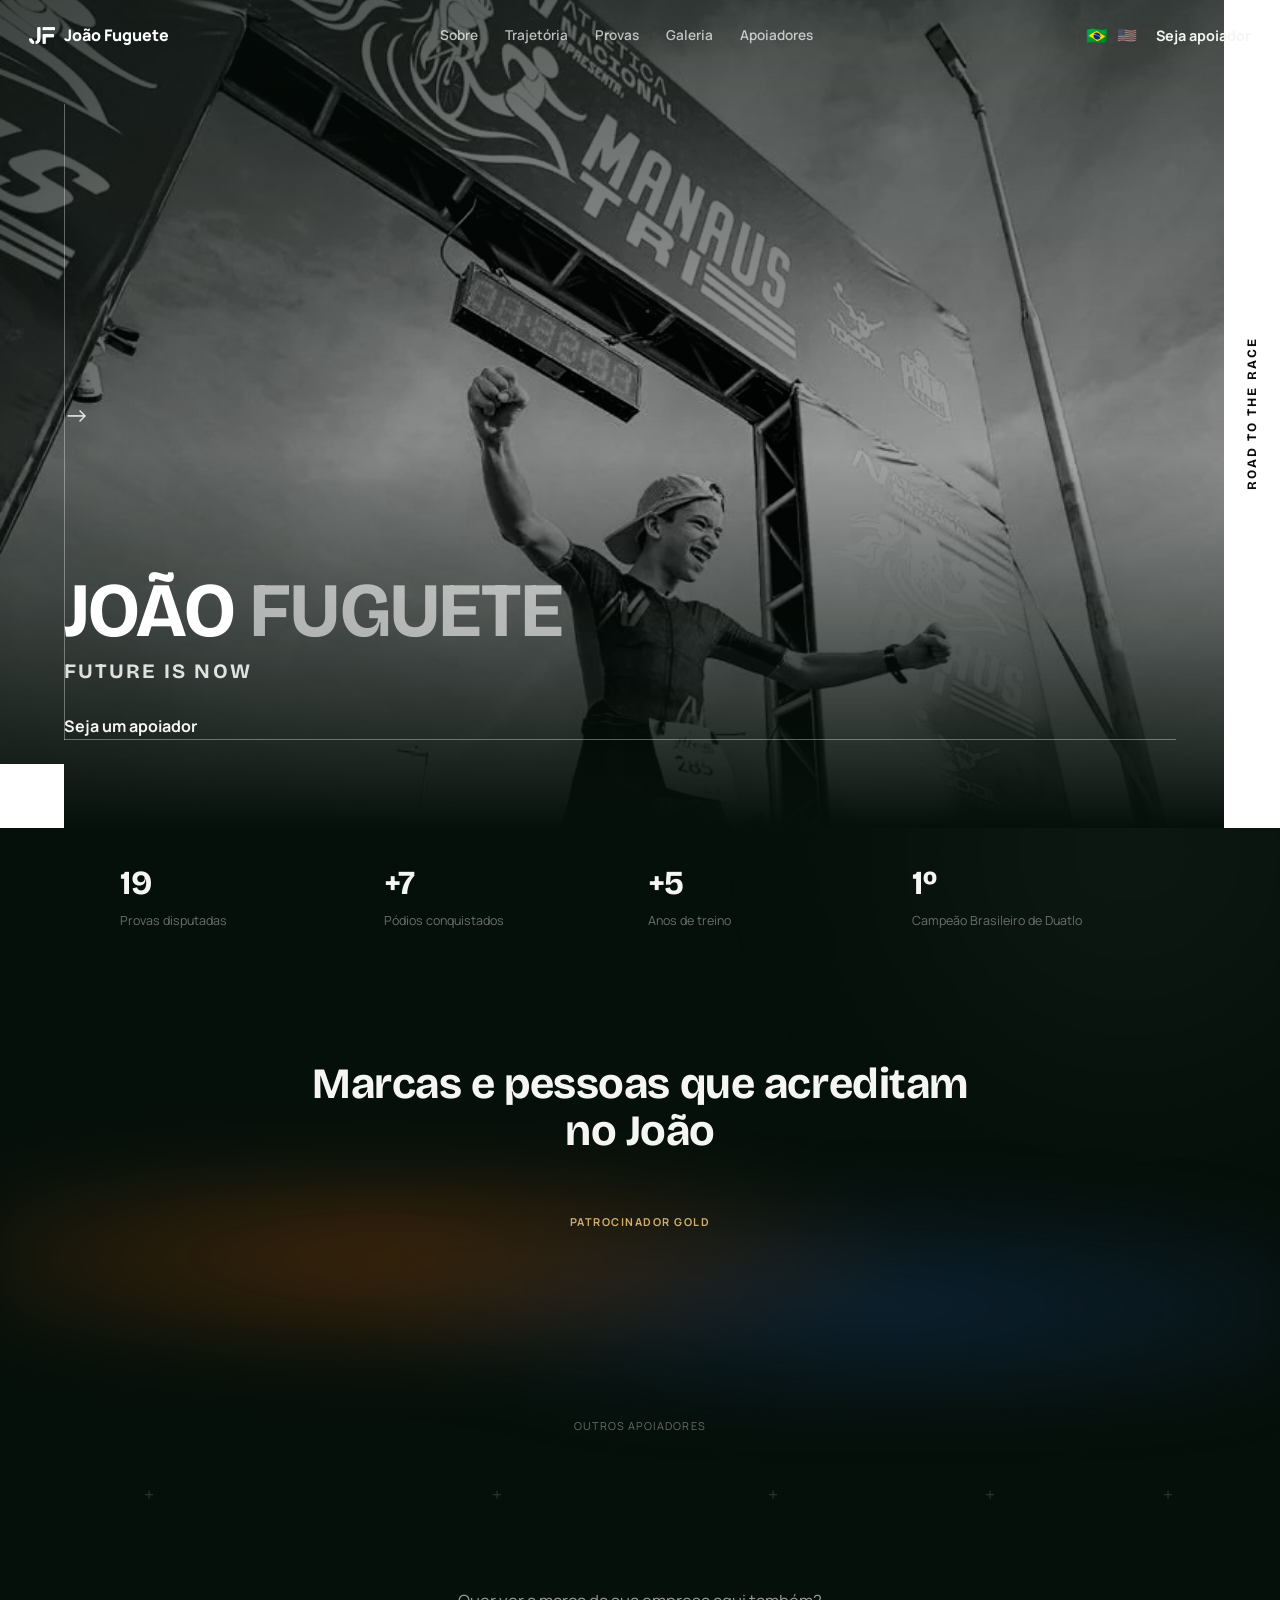
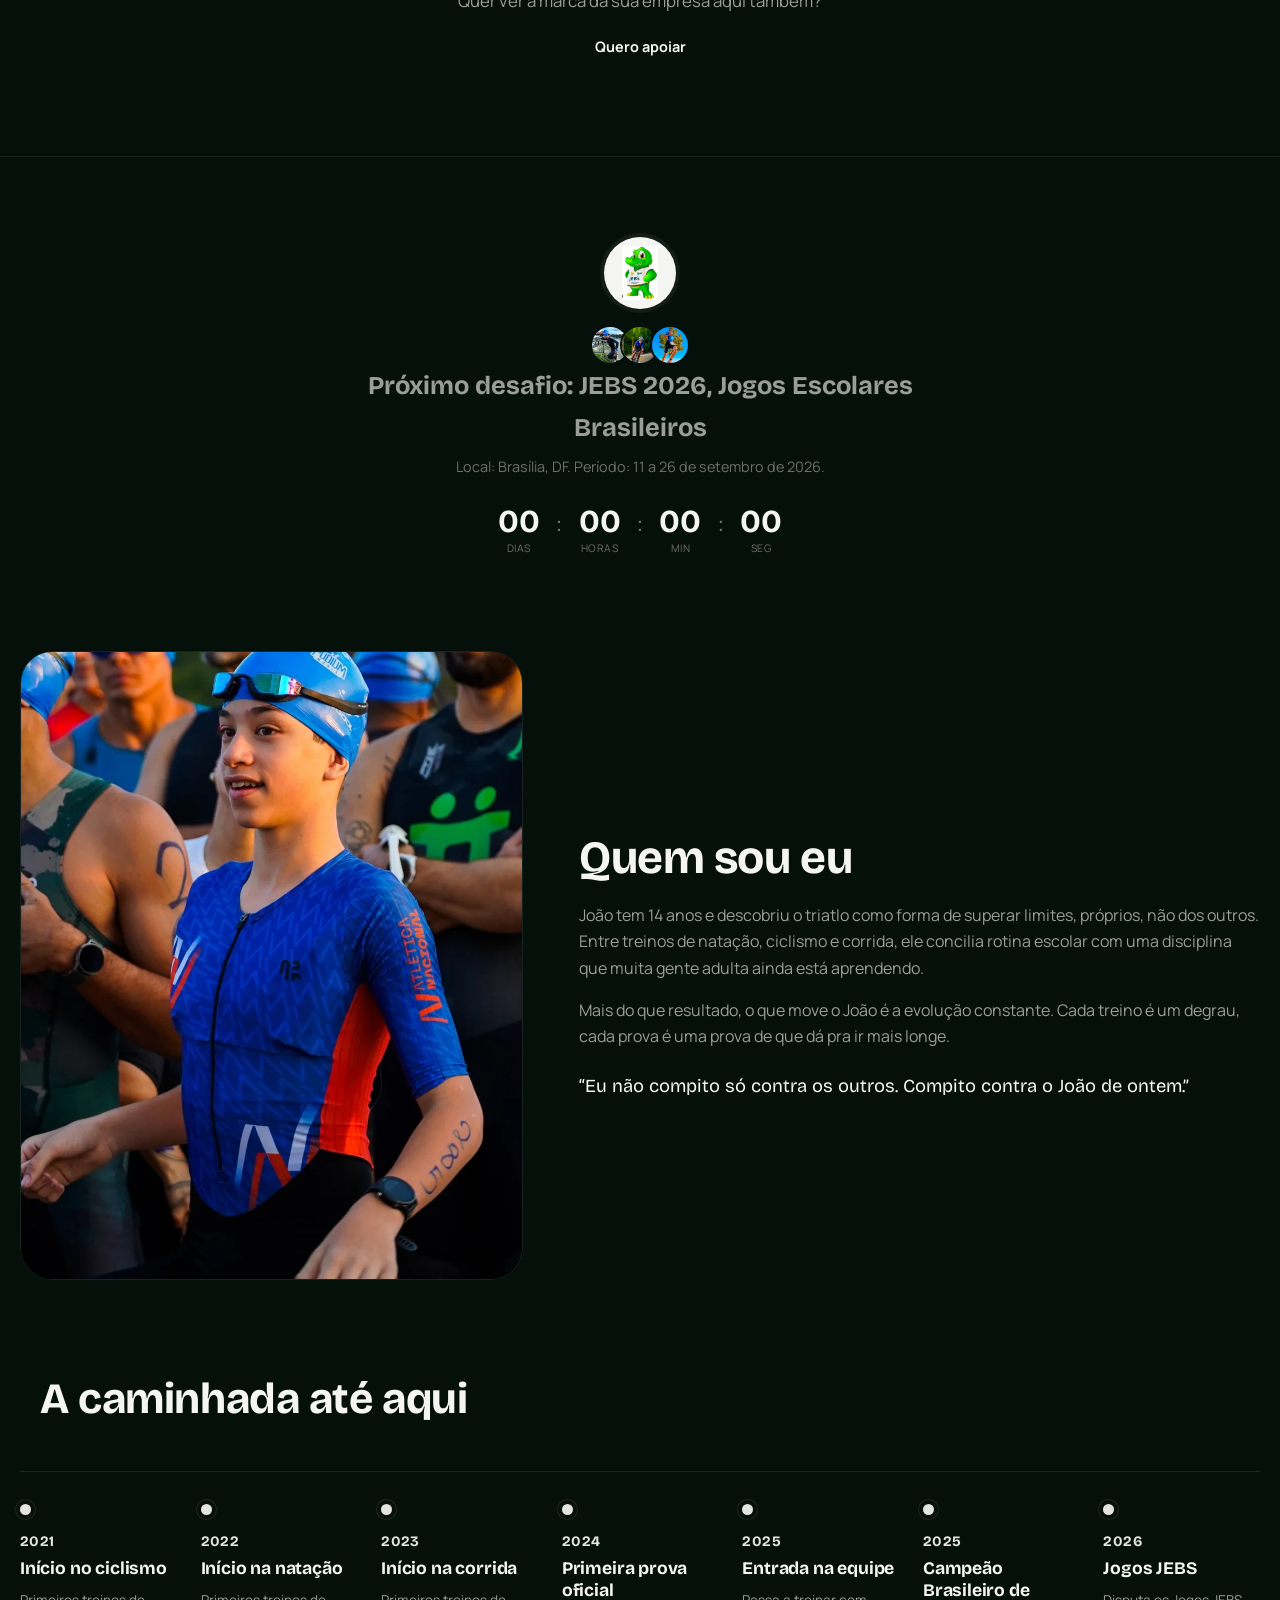
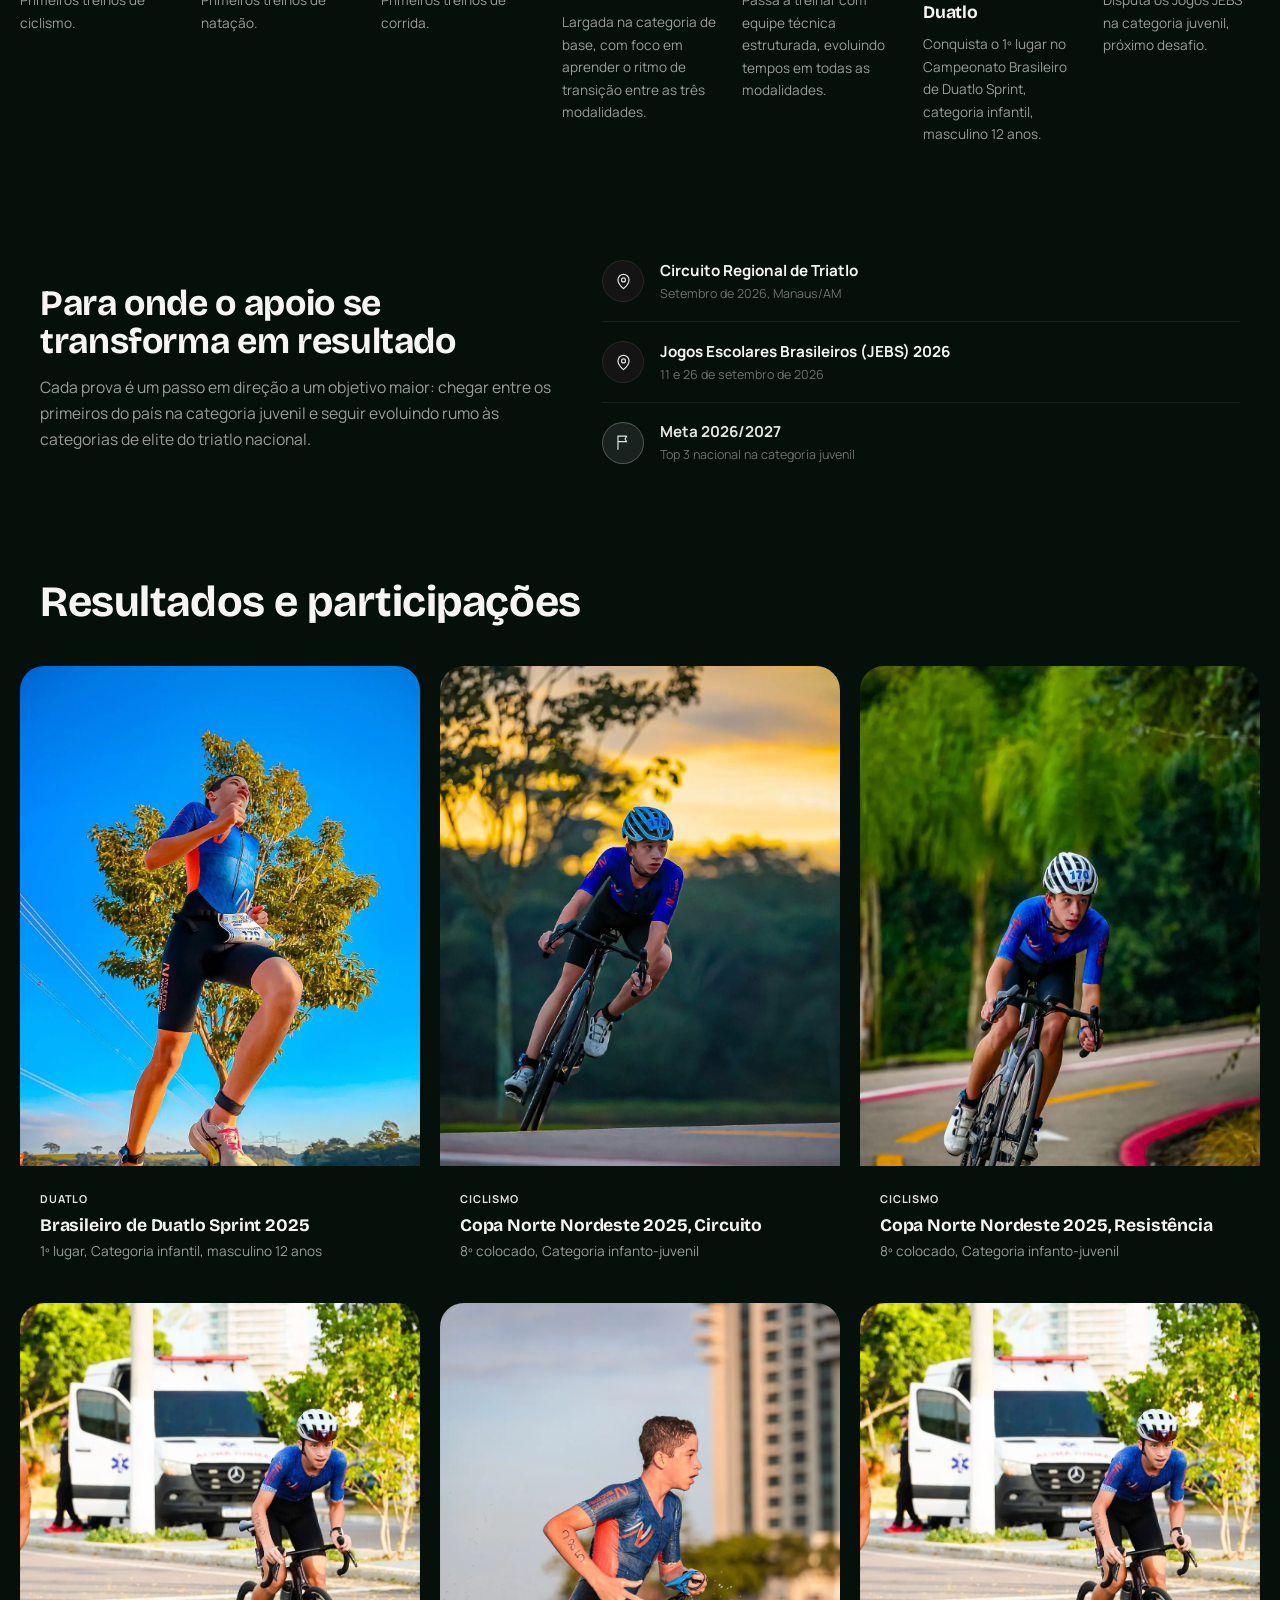
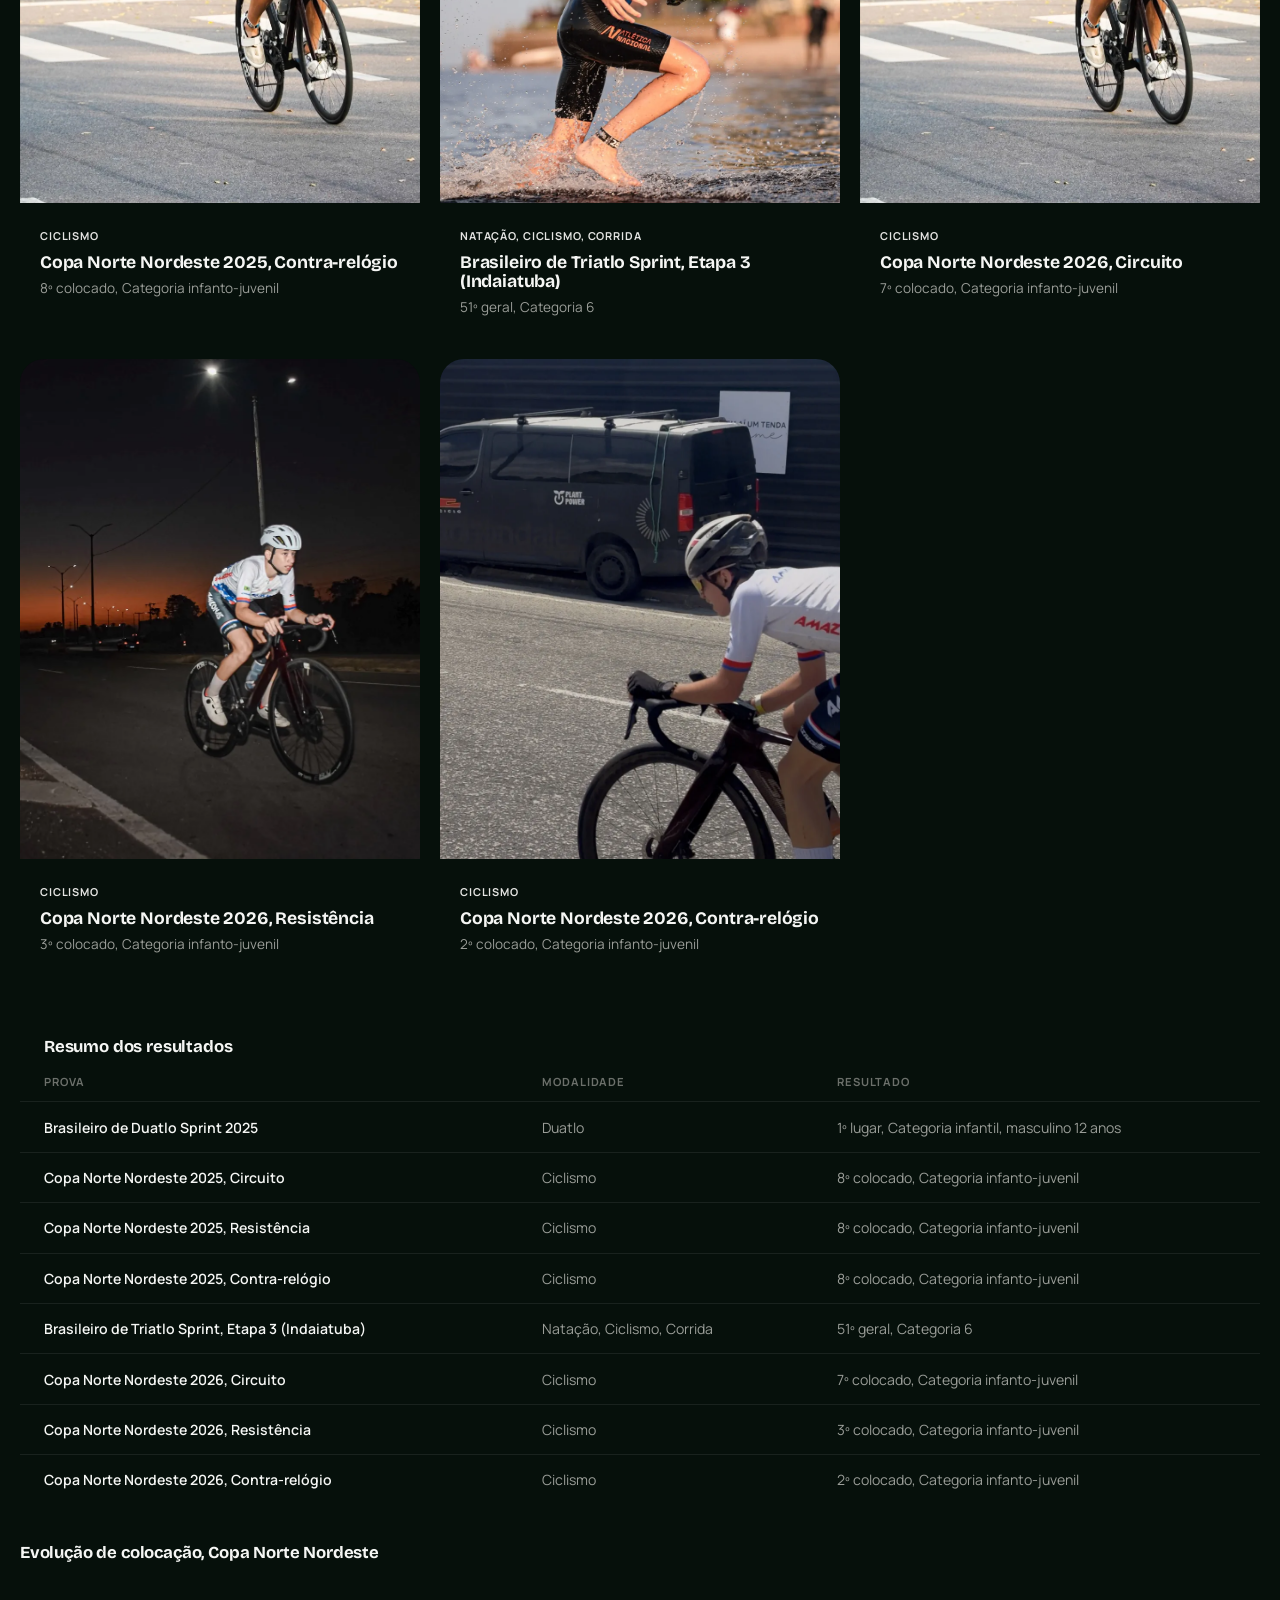
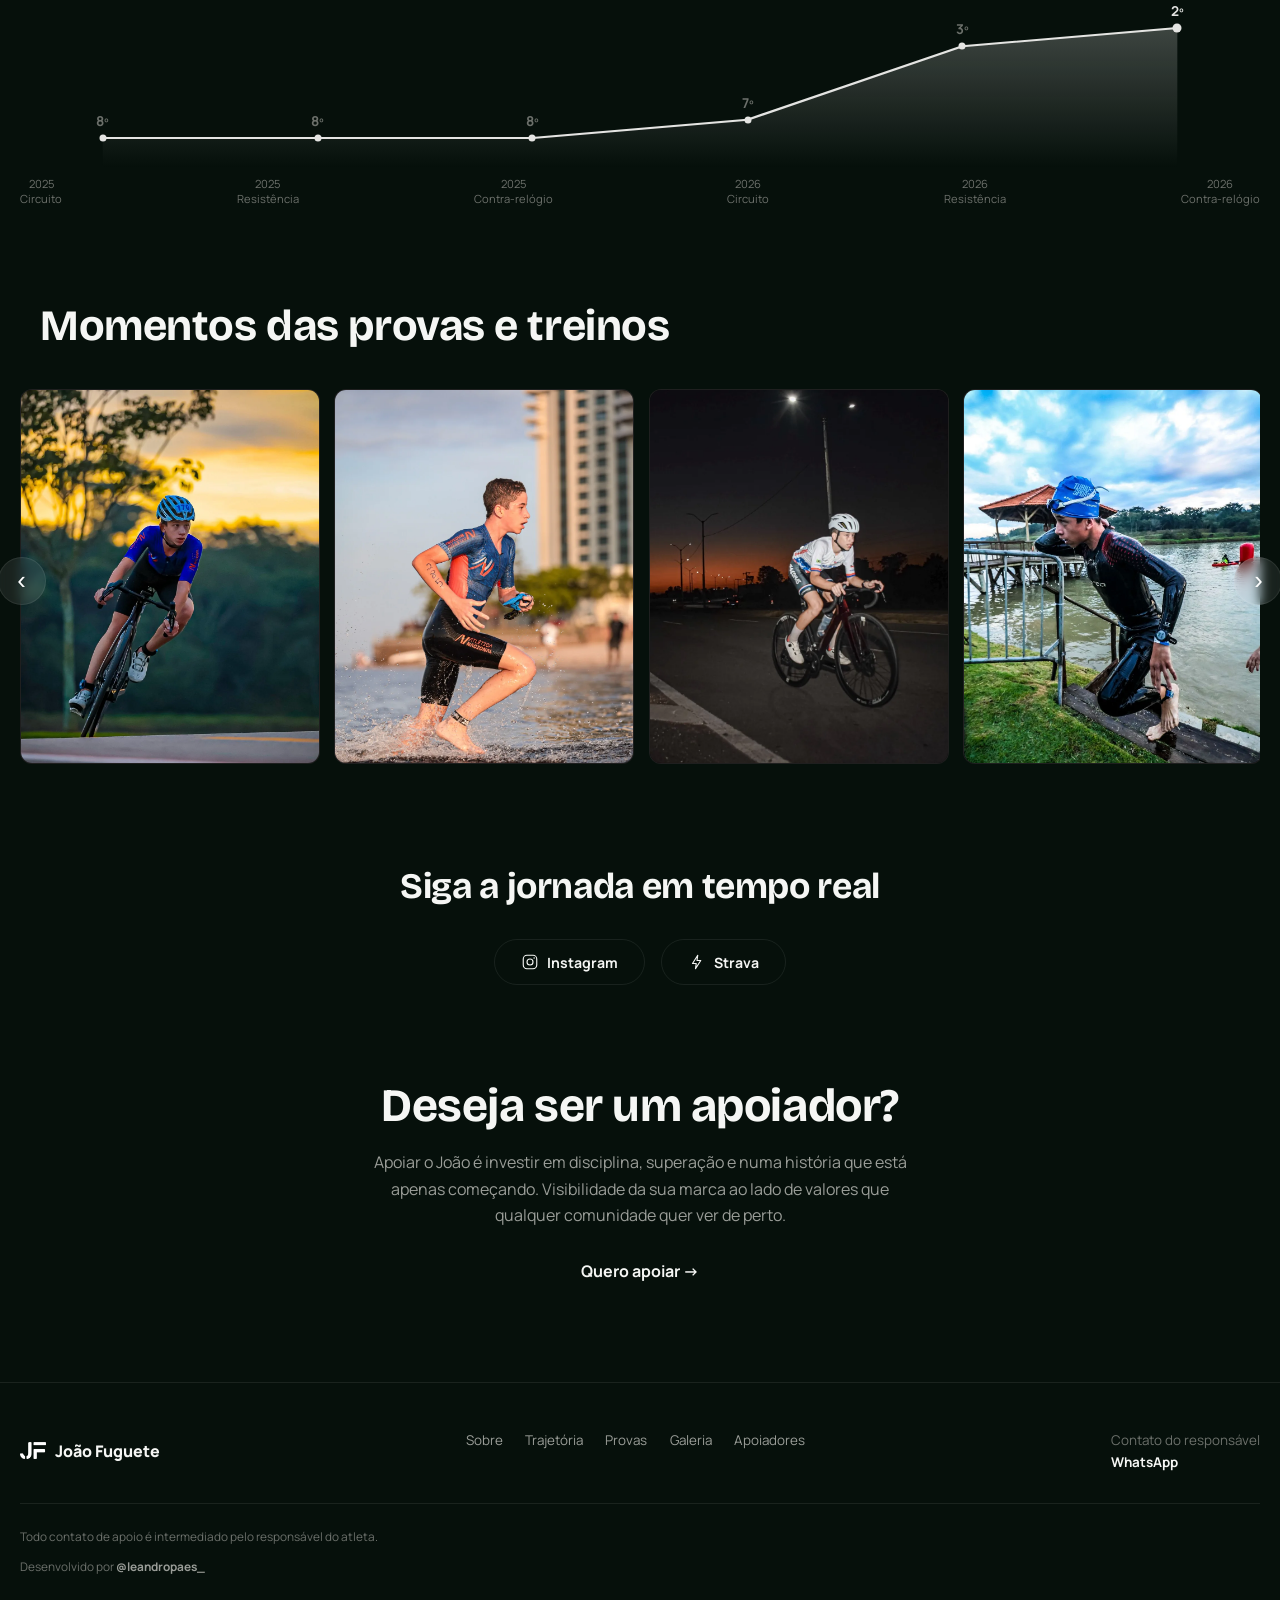
==== index.html @ 1780f537 "Add on-brand glow behind the Gold sponsor slot Use Atlética Nacional's own brand colors (from their " ====
<!DOCTYPE html>
<html lang="pt-BR">
<head>
<meta charset="UTF-8">
<meta name="viewport" content="width=device-width, initial-scale=1.0">
<title data-i18n="page.title">João Fuguete, Atleta de Triatlo</title>
<meta name="description" content="João Fuguete, 14 anos, atleta de triatlo. Acompanhe a trajetória, resultados e provas, e conheça as marcas que apoiam essa jornada.">

<link rel="icon" type="image/png" href="fotos/joao-logo-jf.png">
<link rel="apple-touch-icon" href="fotos/joao-logo-jf.png">

<meta property="og:type" content="website">
<meta property="og:title" content="João Fuguete, Atleta de Triatlo">
<meta property="og:description" content="João Fuguete, 14 anos, atleta de triatlo. Acompanhe a trajetória, resultados e provas, e conheça as marcas que apoiam essa jornada.">
<meta property="og:image" content="fotos/joao-corrida-contraluz.jpeg">
<meta property="og:locale" content="pt_BR">
<meta name="twitter:card" content="summary_large_image">
<meta name="twitter:title" content="João Fuguete, Atleta de Triatlo">
<meta name="twitter:description" content="João Fuguete, 14 anos, atleta de triatlo. Acompanhe a trajetória, resultados e provas, e conheça as marcas que apoiam essa jornada.">
<meta name="twitter:image" content="fotos/joao-corrida-contraluz.jpeg">

<link rel="preconnect" href="https://fonts.googleapis.com">
<link rel="preconnect" href="https://fonts.gstatic.com" crossorigin>
<link href="https://fonts.googleapis.com/css2?family=Bricolage+Grotesque:opsz,wght@12..96,400..800&family=Manrope:wght@400;500;600;700;800&display=swap" rel="stylesheet">
<link rel="stylesheet" href="style.css?v=9">
</head>
<body>

<div class="glow glow-a" aria-hidden="true"></div>
<div class="glow glow-b" aria-hidden="true"></div>

<main id="top">

  <!-- HERO -->
  <section class="hero">
    <div class="hero-banner">
      <img class="hero-banner-photo" src="fotos/hero.webp" data-i18n-alt="hero.photoAlt" alt="João Fuguete comemorando ao cruzar a linha de chegada do Manaus Tri">
      <div class="hero-banner-overlay"></div>

      <header class="hero-nav" id="siteHeader">
        <a href="#top" class="logo">
          <span class="logo-mark"><img src="fotos/joao-logo-jf.png" alt="JF"></span>
          <span class="logo-text">João Fuguete</span>
        </a>
        <nav class="main-nav" id="mainNav">
          <a href="#sobre" data-i18n="nav.sobre">Sobre</a>
          <a href="#trajetoria" data-i18n="nav.trajetoria">Trajetória</a>
          <a href="#provas" data-i18n="nav.provas">Provas</a>
          <a href="#galeria" data-i18n="nav.galeria">Galeria</a>
          <a href="#apoiadores" data-i18n="nav.apoiadores">Apoiadores</a>
        </nav>
        <div class="header-actions">
          <div class="lang-switch" role="group" aria-label="Language / Idioma">
            <button type="button" class="lang-btn active" data-lang="pt" aria-label="Português (Brasil)"><span class="flag">🇧🇷</span></button>
            <button type="button" class="lang-btn" data-lang="en" aria-label="English (US)"><span class="flag">🇺🇸</span></button>
          </div>
          <button class="btn btn-text-only" data-open-modal data-i18n="nav.cta">Seja apoiador</button>
          <button class="nav-toggle" id="navToggle" data-i18n-aria-label="nav.menuLabel" aria-label="Abrir menu">
            <span></span><span></span><span></span>
          </button>
        </div>
      </header>

      <span class="hero-banner-arrow" aria-hidden="true">→</span>
      <div class="hero-banner-frame-v" aria-hidden="true"></div>
      <div class="hero-banner-frame-h" aria-hidden="true"></div>
      <div class="hero-banner-corner" aria-hidden="true"></div>
      <div class="hero-banner-side" data-i18n="hero.side">road to the race</div>

      <div class="hero-banner-content">
        <h1 class="hero-banner-name" data-i18n="hero.name">João <span>Fuguete</span></h1>
        <p class="hero-banner-tag" data-i18n="hero.tag">future is now</p>
        <button class="btn btn-lg btn-text-only" data-open-modal data-i18n="hero.ctaLink">Seja um apoiador</button>
      </div>
    </div>

    <div class="hero-stats">
        <div class="stat-card">
          <strong data-count="19">0</strong>
          <span data-i18n="stats.races.label">Provas disputadas</span>
        </div>
        <div class="stat-card">
          <strong><span class="stat-plus">+</span><span data-count="7">0</span></strong>
          <span data-i18n="stats.podiums.label">Pódios conquistados</span>
        </div>
        <div class="stat-card">
          <strong><span class="stat-plus">+</span><span data-count="5">0</span></strong>
          <span data-i18n="stats.years.label">Anos de treino</span>
        </div>
        <div class="stat-card">
          <strong data-i18n="stats.best.value">1º</strong>
          <span data-i18n="stats.best.label">Campeão Brasileiro de Duatlo</span>
        </div>
    </div>
  </section>

  <!-- APOIADORES -->
  <section class="supporters" id="apoiadores">
    <div class="section-head" data-reveal>
      <h2 data-i18n="supporters.title">Marcas e pessoas que acreditam no João</h2>
    </div>

    <div class="supporters-gold" data-reveal>
      <span class="supporters-gold-badge" data-i18n="supporters.goldLabel">Patrocinador Gold</span>
      <a href="#" class="supporter-card supporter-card--gold">
        <img loading="lazy" decoding="async" src="fotos/apoiador-atletica-nacional.webp" data-i18n-alt="supporters.logo2Alt" alt="Atlética Nacional, apoiadora">
      </a>
    </div>

    <p class="supporters-subhead" data-i18n="supporters.otherLabel">Outros apoiadores</p>
    <div class="supporters-marquee" data-reveal>
      <div class="supporters-track">
        <a href="#" class="supporter-card">
          <img loading="lazy" decoding="async" src="fotos/apoiador-capacete-cia.webp" data-i18n-alt="supporters.logoAlt" alt="Capacete & Cia, apoiador">
        </a>
        <span class="supporter-sep" aria-hidden="true">+</span>
        <a href="#" class="supporter-card">
          <img loading="lazy" decoding="async" src="fotos/apoiador-raphaella-cabral.webp" data-i18n-alt="supporters.logo3Alt" alt="Raphaella Cabral Nutricionista, apoiadora">
        </a>
        <span class="supporter-sep" aria-hidden="true">+</span>
        <a href="#" class="supporter-card">
          <img loading="lazy" decoding="async" src="fotos/apoiador-esportes-com-jesus.webp" data-i18n-alt="supporters.logo4Alt" alt="#Esportes com Jesus, apoiador">
        </a>
        <span class="supporter-sep" aria-hidden="true">+</span>
        <a href="#" class="supporter-card">
          <img loading="lazy" decoding="async" src="fotos/apoiador-nat-turismo.webp" data-i18n-alt="supporters.logo5Alt" alt="NAT Turismo, apoiador">
        </a>
        <span class="supporter-sep" aria-hidden="true">+</span>
        <a href="#" class="supporter-card" aria-hidden="true" tabindex="-1">
          <img loading="lazy" decoding="async" src="fotos/apoiador-capacete-cia.webp" alt="">
        </a>
        <span class="supporter-sep" aria-hidden="true">+</span>
        <a href="#" class="supporter-card" aria-hidden="true" tabindex="-1">
          <img loading="lazy" decoding="async" src="fotos/apoiador-raphaella-cabral.webp" alt="">
        </a>
        <span class="supporter-sep" aria-hidden="true">+</span>
        <a href="#" class="supporter-card" aria-hidden="true" tabindex="-1">
          <img loading="lazy" decoding="async" src="fotos/apoiador-esportes-com-jesus.webp" alt="">
        </a>
        <span class="supporter-sep" aria-hidden="true">+</span>
        <a href="#" class="supporter-card" aria-hidden="true" tabindex="-1">
          <img loading="lazy" decoding="async" src="fotos/apoiador-nat-turismo.webp" alt="">
        </a>
        <span class="supporter-sep" aria-hidden="true">+</span>
      </div>
    </div>
    <div class="supporters-cta" data-reveal>
      <p data-i18n="supporters.ctaText">Quer ver a marca da sua empresa aqui também?</p>
      <button class="btn btn-text-only" data-open-modal data-i18n="supporters.ctaBtn">Quero apoiar</button>
    </div>
  </section>

  <div class="section-divider" aria-hidden="true"></div>

  <!-- PROXIMA PROVA -->
  <section class="next-race">
    <div class="next-race-inner">
      <div class="next-race-info">
        <div class="next-race-badge">
          <img loading="lazy" decoding="async" src="fotos/jebs-mascote.webp" data-i18n-alt="nextRace.badgeAlt" alt="Jogos Escolares Brasileiros (JEBS)">
        </div>
        <div class="avatar-stack" aria-hidden="true">
          <img loading="lazy" decoding="async" src="fotos/joao-natacao-saida.webp" alt="">
          <img loading="lazy" decoding="async" src="fotos/joao-ciclismo-curva.webp" alt="">
          <img loading="lazy" decoding="async" src="fotos/joao-corrida-comemoracao.webp" alt="">
        </div>
        <p class="next-race-title" data-i18n="hero.inviteTitle">Próximo desafio: JEBS 2026, Jogos Escolares Brasileiros</p>
        <p class="next-race-date" id="nextRaceDate" data-i18n="hero.date">Local: Brasília, DF. Período: 11 a 26 de setembro de 2026.</p>
      </div>
      <div class="countdown" id="countdown">
        <div class="countdown-unit"><span id="cd-days">00</span><small data-i18n="countdown.days">Dias</small></div>
        <span class="countdown-sep">:</span>
        <div class="countdown-unit"><span id="cd-hours">00</span><small data-i18n="countdown.hours">Horas</small></div>
        <span class="countdown-sep">:</span>
        <div class="countdown-unit"><span id="cd-min">00</span><small data-i18n="countdown.min">Min</small></div>
        <span class="countdown-sep">:</span>
        <div class="countdown-unit"><span id="cd-sec">00</span><small data-i18n="countdown.sec">Seg</small></div>
      </div>
    </div>
  </section>

  <!-- QUEM É JOÃO -->
  <section class="about" id="sobre" data-reveal-group>
    <div class="about-media" data-reveal>
      <img loading="lazy" decoding="async" src="fotos/joao-natacao-largada.webp" data-i18n-alt="about.photoAlt" alt="João concentrado na largada da natação, cercado por outros atletas">
    </div>
    <div class="about-content" data-reveal>
      <h2 data-i18n="about.title">Quem sou eu</h2>
      <p data-i18n="about.p1">João tem 14 anos e descobriu o triatlo como forma de superar limites, próprios, não dos outros. Entre treinos de natação, ciclismo e corrida, ele concilia rotina escolar com uma disciplina que muita gente adulta ainda está aprendendo.</p>
      <p data-i18n="about.p2">Mais do que resultado, o que move o João é a evolução constante. Cada treino é um degrau, cada prova é uma prova de que dá pra ir mais longe.</p>
      <blockquote data-i18n="about.quote">“Eu não compito só contra os outros. Compito contra o João de ontem.”</blockquote>
    </div>
  </section>

  <!-- TRAJETORIA -->
  <section class="trajectory" id="trajetoria">
    <div class="section-head" data-reveal>
      <h2 data-i18n="trajectory.title">A caminhada até aqui</h2>
    </div>
    <div class="timeline" data-reveal-group>
      <div class="timeline-item" data-reveal>
        <div class="timeline-marker"></div>
        <div class="timeline-body">
          <span class="timeline-year">2021</span>
          <h3 data-i18n="trajectory.2021.title">Início no ciclismo</h3>
          <p data-i18n="trajectory.2021.desc">Primeiros treinos de ciclismo.</p>
        </div>
      </div>
      <div class="timeline-item" data-reveal>
        <div class="timeline-marker"></div>
        <div class="timeline-body">
          <span class="timeline-year">2022</span>
          <h3 data-i18n="trajectory.2022.title">Início na natação</h3>
          <p data-i18n="trajectory.2022.desc">Primeiros treinos de natação.</p>
        </div>
      </div>
      <div class="timeline-item" data-reveal>
        <div class="timeline-marker"></div>
        <div class="timeline-body">
          <span class="timeline-year">2023</span>
          <h3 data-i18n="trajectory.2023.title">Início na corrida</h3>
          <p data-i18n="trajectory.2023.desc">Primeiros treinos de corrida.</p>
        </div>
      </div>
      <div class="timeline-item" data-reveal>
        <div class="timeline-marker"></div>
        <div class="timeline-body">
          <span class="timeline-year">2024</span>
          <h3 data-i18n="trajectory.2024.title">Primeira prova oficial</h3>
          <p data-i18n="trajectory.2024.desc">Largada na categoria de base, com foco em aprender o ritmo de transição entre as três modalidades.</p>
        </div>
      </div>
      <div class="timeline-item" data-reveal>
        <div class="timeline-marker"></div>
        <div class="timeline-body">
          <span class="timeline-year">2025</span>
          <h3 data-i18n="trajectory.2025.title">Entrada na equipe</h3>
          <p data-i18n="trajectory.2025.desc">Passa a treinar com equipe técnica estruturada, evoluindo tempos em todas as modalidades.</p>
        </div>
      </div>
      <div class="timeline-item" data-reveal>
        <div class="timeline-marker"></div>
        <div class="timeline-body">
          <span class="timeline-year">2025</span>
          <h3 data-i18n="trajectory.2025b.title">Campeão Brasileiro de Duatlo</h3>
          <p data-i18n="trajectory.2025b.desc">Conquista o 1º lugar no Campeonato Brasileiro de Duatlo Sprint, categoria infantil, masculino 12 anos.</p>
        </div>
      </div>
      <div class="timeline-item" data-reveal>
        <div class="timeline-marker"></div>
        <div class="timeline-body">
          <span class="timeline-year">2026</span>
          <h3 data-i18n="trajectory.2026.title">Jogos JEBS</h3>
          <p data-i18n="trajectory.2026.desc">Disputa os Jogos JEBS na categoria juvenil, próximo desafio.</p>
        </div>
      </div>
    </div>
  </section>

  <!-- PRÓXIMAS PROVAS E METAS -->
  <section class="upcoming">
    <div class="upcoming-content" data-reveal>
      <h2 data-i18n="upcoming.title">Para onde o apoio se transforma em resultado</h2>
      <p data-i18n="upcoming.desc">Cada prova é um passo em direção a um objetivo maior: chegar entre os primeiros do país na categoria juvenil e seguir evoluindo rumo às categorias de elite do triatlo nacional.</p>
    </div>
    <div class="upcoming-list" data-reveal-group>
      <div class="upcoming-card" data-reveal>
        <span class="upcoming-icon"><svg viewBox="0 0 24 24" fill="none"><path d="M12 21s-7-6.1-7-11a7 7 0 0 1 14 0c0 4.9-7 11-7 11Z" stroke="currentColor" stroke-width="1.5"/><circle cx="12" cy="10" r="2.5" stroke="currentColor" stroke-width="1.5"/></svg></span>
        <div>
          <strong data-i18n="upcoming.card1.title">Circuito Regional de Triatlo</strong>
          <span data-i18n="upcoming.card1.date">Setembro de 2026, Manaus/AM</span>
        </div>
      </div>
      <div class="upcoming-card" data-reveal>
        <span class="upcoming-icon"><svg viewBox="0 0 24 24" fill="none"><path d="M12 21s-7-6.1-7-11a7 7 0 0 1 14 0c0 4.9-7 11-7 11Z" stroke="currentColor" stroke-width="1.5"/><circle cx="12" cy="10" r="2.5" stroke="currentColor" stroke-width="1.5"/></svg></span>
        <div>
          <strong data-i18n="upcoming.card2.title">Jogos Escolares Brasileiros (JEBS) 2026</strong>
          <span data-i18n="upcoming.card2.date">11 e 26 de setembro de 2026</span>
        </div>
      </div>
      <div class="upcoming-card upcoming-card--goal" data-reveal>
        <span class="upcoming-icon"><svg viewBox="0 0 24 24" fill="none"><path d="M5 3v18M5 4h11l-2 3.5L16 11H5" stroke="currentColor" stroke-width="1.5" stroke-linejoin="round"/></svg></span>
        <div>
          <strong data-i18n="upcoming.card3.title">Meta 2026/2027</strong>
          <span data-i18n="upcoming.card3.date">Top 3 nacional na categoria juvenil</span>
        </div>
      </div>
    </div>
  </section>

  <!-- PROVAS E RESULTADOS -->
  <section class="races" id="provas">
    <div class="section-head" data-reveal>
      <h2 data-i18n="races.title">Resultados e participações</h2>
    </div>
    <div class="races-grid" data-reveal-group>
      <article class="race-card" data-reveal>
        <img loading="lazy" decoding="async" src="fotos/joao-corrida-comemoracao.webp" alt="João comemorando após conquistar o título de campeão brasileiro de duatlo">
        <div class="race-card-body">
          <span class="race-tag" data-i18n="races.card4.tag">Duatlo</span>
          <h3 data-i18n="races.card4.title">Brasileiro de Duatlo Sprint 2025</h3>
          <p data-i18n="races.card4.desc">1º lugar, Categoria infantil, masculino 12 anos</p>
        </div>
      </article>
      <article class="race-card" data-reveal>
        <img loading="lazy" decoding="async" src="fotos/joao-hero-ciclismo.webp" alt="João em posição aerodinâmica no ciclismo">
        <div class="race-card-body">
          <span class="race-tag" data-i18n="races.card9.tag">Ciclismo</span>
          <h3 data-i18n="races.card9.title">Copa Norte Nordeste 2025, Circuito</h3>
          <p data-i18n="races.card9.desc">8º colocado, Categoria infanto-juvenil</p>
        </div>
      </article>
      <article class="race-card" data-reveal>
        <img loading="lazy" decoding="async" src="fotos/joao-ciclismo-curva.webp" alt="João em curva durante etapa de ciclismo, ladeado por vegetação">
        <div class="race-card-body">
          <span class="race-tag" data-i18n="races.card10.tag">Ciclismo</span>
          <h3 data-i18n="races.card10.title">Copa Norte Nordeste 2025, Resistência</h3>
          <p data-i18n="races.card10.desc">8º colocado, Categoria infanto-juvenil</p>
        </div>
      </article>
      <article class="race-card" data-reveal>
        <img loading="lazy" decoding="async" src="fotos/joao-ciclismo-faixa.webp" alt="João pedalando em faixa de pedestres durante prova de ciclismo" style="object-position: center 30%;">
        <div class="race-card-body">
          <span class="race-tag" data-i18n="races.card11.tag">Ciclismo</span>
          <h3 data-i18n="races.card11.title">Copa Norte Nordeste 2025, Contra-relógio</h3>
          <p data-i18n="races.card11.desc">8º colocado, Categoria infanto-juvenil</p>
        </div>
      </article>
      <article class="race-card" data-reveal>
        <img loading="lazy" decoding="async" src="fotos/joao-triatlo-transicao.webp" alt="João saindo da água durante etapa de triatlo" style="object-position: center 25%;">
        <div class="race-card-body">
          <span class="race-tag" data-i18n="races.card5.tag">Natação, Ciclismo, Corrida</span>
          <h3 data-i18n="races.card5.title">Brasileiro de Triatlo Sprint, Etapa 3 (Indaiatuba)</h3>
          <p data-i18n="races.card5.desc">51º geral, Categoria 6</p>
        </div>
      </article>
      <article class="race-card" data-reveal>
        <img loading="lazy" decoding="async" src="fotos/joao-ciclismo-faixa.webp" alt="João pedalando em faixa de pedestres durante prova de ciclismo" style="object-position: center 30%;">
        <div class="race-card-body">
          <span class="race-tag" data-i18n="races.card6.tag">Ciclismo</span>
          <h3 data-i18n="races.card6.title">Copa Norte Nordeste 2026, Circuito</h3>
          <p data-i18n="races.card6.desc">7º colocado, Categoria infanto-juvenil</p>
        </div>
      </article>
      <article class="race-card" data-reveal>
        <img loading="lazy" decoding="async" src="fotos/joao-ciclismo-entardecer.webp" alt="João pedalando ao entardecer durante prova de ciclismo">
        <div class="race-card-body">
          <span class="race-tag" data-i18n="races.card7.tag">Ciclismo</span>
          <h3 data-i18n="races.card7.title">Copa Norte Nordeste 2026, Resistência</h3>
          <p data-i18n="races.card7.desc">3º colocado, Categoria infanto-juvenil</p>
        </div>
      </article>
      <article class="race-card" data-reveal>
        <img loading="lazy" decoding="async" src="fotos/joao-ciclismo-van.webp" alt="João pedalando ao lado de van de equipe durante prova de ciclismo" style="object-position: center 35%;">
        <div class="race-card-body">
          <span class="race-tag" data-i18n="races.card8.tag">Ciclismo</span>
          <h3 data-i18n="races.card8.title">Copa Norte Nordeste 2026, Contra-relógio</h3>
          <p data-i18n="races.card8.desc">2º colocado, Categoria infanto-juvenil</p>
        </div>
      </article>
    </div>

    <div class="races-table-wrap" data-reveal>
      <h3 class="races-table-title" data-i18n="races.table.title">Resumo dos resultados</h3>
      <table class="races-table">
        <thead>
          <tr>
            <th data-i18n="races.table.prova">Prova</th>
            <th data-i18n="races.table.modalidade">Modalidade</th>
            <th data-i18n="races.table.resultado">Resultado</th>
          </tr>
        </thead>
        <tbody>
          <tr>
            <td data-i18n="races.card4.title">Brasileiro de Duatlo Sprint 2025</td>
            <td data-i18n="races.card4.tag">Duatlo</td>
            <td data-i18n="races.card4.desc">1º lugar, Categoria infantil, masculino 12 anos</td>
          </tr>
          <tr>
            <td data-i18n="races.card9.title">Copa Norte Nordeste 2025, Circuito</td>
            <td data-i18n="races.card9.tag">Ciclismo</td>
            <td data-i18n="races.card9.desc">8º colocado, Categoria infanto-juvenil</td>
          </tr>
          <tr>
            <td data-i18n="races.card10.title">Copa Norte Nordeste 2025, Resistência</td>
            <td data-i18n="races.card10.tag">Ciclismo</td>
            <td data-i18n="races.card10.desc">8º colocado, Categoria infanto-juvenil</td>
          </tr>
          <tr>
            <td data-i18n="races.card11.title">Copa Norte Nordeste 2025, Contra-relógio</td>
            <td data-i18n="races.card11.tag">Ciclismo</td>
            <td data-i18n="races.card11.desc">8º colocado, Categoria infanto-juvenil</td>
          </tr>
          <tr>
            <td data-i18n="races.card5.title">Brasileiro de Triatlo Sprint, Etapa 3 (Indaiatuba)</td>
            <td data-i18n="races.card5.tag">Natação, Ciclismo, Corrida</td>
            <td data-i18n="races.card5.desc">51º geral, Categoria 6</td>
          </tr>
          <tr>
            <td data-i18n="races.card6.title">Copa Norte Nordeste 2026, Circuito</td>
            <td data-i18n="races.card6.tag">Ciclismo</td>
            <td data-i18n="races.card6.desc">7º colocado, Categoria infanto-juvenil</td>
          </tr>
          <tr>
            <td data-i18n="races.card7.title">Copa Norte Nordeste 2026, Resistência</td>
            <td data-i18n="races.card7.tag">Ciclismo</td>
            <td data-i18n="races.card7.desc">3º colocado, Categoria infanto-juvenil</td>
          </tr>
          <tr>
            <td data-i18n="races.card8.title">Copa Norte Nordeste 2026, Contra-relógio</td>
            <td data-i18n="races.card8.tag">Ciclismo</td>
            <td data-i18n="races.card8.desc">2º colocado, Categoria infanto-juvenil</td>
          </tr>
        </tbody>
      </table>
    </div>

    <div class="races-progress" data-reveal>
      <h3 class="races-progress-title" data-i18n="races.progress.title">Evolução de colocação, Copa Norte Nordeste</h3>
      <div class="progress-line" id="progressLine">
        <svg class="progress-line-svg" viewBox="0 0 600 170" preserveAspectRatio="none" aria-hidden="true">
          <defs>
            <linearGradient id="progressLineFade" x1="0" y1="0" x2="0" y2="1">
              <stop offset="0%" stop-color="var(--brand)" stop-opacity="0.25"></stop>
              <stop offset="100%" stop-color="var(--brand)" stop-opacity="0"></stop>
            </linearGradient>
          </defs>
          <polygon class="progress-line-area" points="40,140 144,140 248,140 352,121.7 456,48.3 560,30 560,170 40,170"></polygon>
          <polyline class="progress-line-path" points="40,140 144,140 248,140 352,121.7 456,48.3 560,30"></polyline>
        </svg>
        <span class="progress-line-dot" style="left:6.67%; top:82.35%;"></span>
        <span class="progress-line-dot" style="left:24%; top:82.35%;"></span>
        <span class="progress-line-dot" style="left:41.33%; top:82.35%;"></span>
        <span class="progress-line-dot" style="left:58.67%; top:71.6%;"></span>
        <span class="progress-line-dot" style="left:76%; top:28.4%;"></span>
        <span class="progress-line-dot progress-line-dot--best" style="left:93.33%; top:17.65%;"></span>
        <span class="progress-line-value" style="left:6.67%; top:82.35%;" data-i18n="races.progress.v1">8º</span>
        <span class="progress-line-value" style="left:24%; top:82.35%;" data-i18n="races.progress.v2">8º</span>
        <span class="progress-line-value" style="left:41.33%; top:82.35%;" data-i18n="races.progress.v3">8º</span>
        <span class="progress-line-value" style="left:58.67%; top:71.6%;" data-i18n="races.progress.v4">7º</span>
        <span class="progress-line-value" style="left:76%; top:28.4%;" data-i18n="races.progress.v5">3º</span>
        <span class="progress-line-value progress-line-value--best" style="left:93.33%; top:17.65%;" data-i18n="races.progress.v6">2º</span>
      </div>
      <div class="progress-line-labels">
        <span data-i18n="races.progress.l1">2025<br>Circuito</span>
        <span data-i18n="races.progress.l2">2025<br>Resistência</span>
        <span data-i18n="races.progress.l3">2025<br>Contra-relógio</span>
        <span data-i18n="races.progress.l4">2026<br>Circuito</span>
        <span data-i18n="races.progress.l5">2026<br>Resistência</span>
        <span data-i18n="races.progress.l6">2026<br>Contra-relógio</span>
      </div>
    </div>
  </section>

  <!-- GALERIA -->
  <section class="gallery" id="galeria">
    <div class="section-head" data-reveal>
      <h2 data-i18n="gallery.title">Momentos das provas e treinos</h2>
    </div>
    <div class="gallery-slider-wrap" data-reveal>
      <button class="gallery-nav gallery-nav--prev" aria-label="Foto anterior">&#8249;</button>
      <div class="gallery-slider" id="gallerySlider">
        <button class="gallery-item" data-lightbox="fotos/joao-hero-ciclismo.webp"><img loading="lazy" decoding="async" src="fotos/joao-hero-ciclismo.webp" alt="João em posição aerodinâmica no ciclismo"></button>
        <button class="gallery-item" data-lightbox="fotos/joao-triatlo-transicao.webp"><img loading="lazy" decoding="async" src="fotos/joao-triatlo-transicao.webp" alt="João saindo da água durante etapa de triatlo"></button>
        <button class="gallery-item" data-lightbox="fotos/joao-ciclismo-entardecer.webp"><img loading="lazy" decoding="async" src="fotos/joao-ciclismo-entardecer.webp" alt="João pedalando ao entardecer durante prova de ciclismo"></button>
        <button class="gallery-item" data-lightbox="fotos/joao-natacao-saida.webp"><img loading="lazy" decoding="async" src="fotos/joao-natacao-saida.webp" alt="João saindo da água"></button>
        <button class="gallery-item" data-lightbox="fotos/joao-corrida-lago.webp"><img loading="lazy" decoding="async" src="fotos/joao-corrida-lago.webp" alt="João correndo à beira do lago"></button>
        <button class="gallery-item" data-lightbox="fotos/joao-ciclismo-van.webp"><img loading="lazy" decoding="async" src="fotos/joao-ciclismo-van.webp" alt="João pedalando ao lado de van de equipe durante prova de ciclismo"></button>
        <button class="gallery-item" data-lightbox="fotos/joao-corrida-contraluz.webp"><img loading="lazy" decoding="async" src="fotos/joao-corrida-contraluz.webp" alt="João correndo em contraluz"></button>
        <button class="gallery-item" data-lightbox="fotos/joao-natacao-largada.webp"><img loading="lazy" decoding="async" src="fotos/joao-natacao-largada.webp" alt="João concentrado na largada da natação, cercado por outros atletas"></button>
        <button class="gallery-item" data-lightbox="fotos/joao-corrida-comemoracao.webp"><img loading="lazy" decoding="async" src="fotos/joao-corrida-comemoracao.webp" alt="João comemorando durante prova"></button>
        <button class="gallery-item" data-lightbox="fotos/joao-ciclismo-faixa.webp"><img loading="lazy" decoding="async" src="fotos/joao-ciclismo-faixa.webp" alt="João pedalando em faixa de pedestres durante prova de ciclismo"></button>
        <button class="gallery-item" data-lightbox="fotos/joao-ciclismo-curva.webp"><img loading="lazy" decoding="async" src="fotos/joao-ciclismo-curva.webp" alt="João em curva no ciclismo"></button>
      </div>
      <button class="gallery-nav gallery-nav--next" aria-label="Próxima foto">&#8250;</button>
    </div>
  </section>

  <!-- REDES SOCIAIS -->
  <section class="social" data-reveal>
    <h2 data-i18n="social.title">Siga a jornada em tempo real</h2>
    <div class="social-links">
      <a href="https://www.instagram.com/tri.fuguete/" target="_blank" rel="noopener" class="social-link">
        <svg viewBox="0 0 24 24" fill="none"><rect x="3" y="3" width="18" height="18" rx="5" stroke="currentColor" stroke-width="1.5"/><circle cx="12" cy="12" r="4" stroke="currentColor" stroke-width="1.5"/><circle cx="17.5" cy="6.5" r="1" fill="currentColor"/></svg>
        Instagram
      </a>
      <a href="https://www.strava.com/athletes/198053718" target="_blank" rel="noopener" class="social-link">
        <svg viewBox="0 0 24 24" fill="none"><path d="M13 3 6 14h5l-1 7 7-11h-5l1-7Z" stroke="currentColor" stroke-width="1.5" stroke-linejoin="round"/></svg>
        Strava
      </a>
    </div>
  </section>

  <!-- CTA FINAL -->
  <section class="cta" data-reveal>
    <h2 data-i18n="cta.title">Deseja ser um apoiador?</h2>
    <p data-i18n="cta.desc">Apoiar o João é investir em disciplina, superação e numa história que está apenas começando. Visibilidade da sua marca ao lado de valores que qualquer comunidade quer ver de perto.</p>
    <button class="btn btn-lg btn-text-only" data-open-modal data-i18n="cta.btn">Quero apoiar →</button>
  </section>

</main>

<footer class="site-footer">
  <div class="footer-inner">
    <div class="footer-brand">
      <span class="logo-mark"><img loading="lazy" decoding="async" src="fotos/joao-logo-jf.png" alt="JF"></span>
      <span class="logo-text">João Fuguete</span>
    </div>
    <nav class="footer-nav">
      <a href="#sobre" data-i18n="nav.sobre">Sobre</a>
      <a href="#trajetoria" data-i18n="nav.trajetoria">Trajetória</a>
      <a href="#provas" data-i18n="nav.provas">Provas</a>
      <a href="#galeria" data-i18n="nav.galeria">Galeria</a>
      <a href="#apoiadores" data-i18n="nav.apoiadores">Apoiadores</a>
    </nav>
    <div class="footer-contact">
      <span data-i18n="footer.contactLabel">Contato do responsável</span>
      <a href="https://wa.me/5592991619983" target="_blank" rel="noopener" data-i18n="footer.whatsapp">WhatsApp</a>
    </div>
  </div>
  <p class="footer-note" data-i18n="footer.note">Todo contato de apoio é intermediado pelo responsável do atleta.</p>
  <p class="footer-credit">Desenvolvido por <a href="https://instagram.com/leandropaes_" target="_blank" rel="noopener">@leandropaes_</a></p>
</footer>

<!-- MODAL -->
<div class="modal-overlay" id="modalOverlay">
  <div class="modal" role="dialog" aria-modal="true" aria-labelledby="modalTitle">
    <button class="modal-close" id="modalClose" data-i18n-aria-label="modal.closeLabel" aria-label="Fechar">&times;</button>
    <h3 id="modalTitle" data-i18n="modal.title">Seja um apoiador do João</h3>
    <p class="modal-sub" data-i18n="modal.sub">Preencha os dados abaixo e o responsável pelo atleta entrará em contato.</p>
    <form id="supportForm">
      <div class="form-toggle-field">
        <span data-i18n="modal.labelTipo">Você é</span>
        <div class="form-toggle" role="radiogroup">
          <label class="form-toggle-option">
            <input type="radio" name="tipo" value="pessoa" checked>
            <span data-i18n="modal.tipoPessoa">Pessoa física</span>
          </label>
          <label class="form-toggle-option">
            <input type="radio" name="tipo" value="empresa">
            <span data-i18n="modal.tipoEmpresa">Empresa</span>
          </label>
        </div>
      </div>
      <label><span data-i18n="modal.labelNomePF" id="empresaLabel">Nome (opcional)</span>
        <input type="text" name="empresa">
      </label>
      <div class="form-row">
        <label><span data-i18n="modal.labelEmail">E-mail</span>
          <input type="email" name="email" inputmode="email" placeholder="nome@email.com" required>
        </label>
        <label><span data-i18n="modal.labelTelefone">Telefone</span>
          <input type="tel" name="telefone" id="telefoneInput" inputmode="numeric" placeholder="(00) 00000-0000" maxlength="15" required>
        </label>
      </div>
      <label><span data-i18n="modal.labelMensagem">Mensagem</span>
        <textarea name="mensagem" rows="3" data-i18n-placeholder="modal.placeholderMensagem" placeholder="O que gostaria de oferecer: patrocínio financeiro, equipamento, inscrição em provas..."></textarea>
      </label>
      <button type="submit" class="btn btn-accent btn-lg" data-i18n="modal.submitBtn">Enviar mensagem</button>
      <p class="form-note" data-i18n="modal.formNote">Como João tem 14 anos, todo contato de apoio é intermediado por seu responsável.</p>
    </form>
    <div class="form-success" id="formSuccess">
      <p data-i18n="modal.successMsg">Mensagem enviada! O responsável do João vai entrar em contato em breve.</p>
    </div>
  </div>
</div>

<button class="back-to-top" id="backToTop" data-i18n-aria-label="backToTop.label" aria-label="Voltar ao topo">
  <svg viewBox="0 0 24 24" fill="none"><path d="M12 19V5M12 5l-6 6M12 5l6 6" stroke="currentColor" stroke-width="2" stroke-linecap="round" stroke-linejoin="round"/></svg>
</button>

<script src="script.js?v=7"></script>
</body>
</html>
---- style.css ----
:root {
  --bg: #06100b;
  --panel: #0c0c0c;
  --panel-2: #141414;
  --border: #232323;
  --border-soft: rgba(255,255,255,0.08);
  --text: #f5f6f4;
  --text-soft: rgba(245,246,244,0.85);
  --text-muted: #9a9d98;
  --text-dim: #6c706b;

  --brand: #e4e4e2;
  --brand-strong: #ffffff;
  --brand-soft: rgba(255,255,255,0.08);
  --brand-text: #0c0c0c;

  --radius-xl: 32px;
  --radius-lg: 24px;
  --radius-md: 18px;
  --radius-sm: 12px;

  --font-display: 'Bricolage Grotesque', 'Manrope', sans-serif;
  --font-body: 'Manrope', sans-serif;
}

* { box-sizing: border-box; }
html { scroll-behavior: smooth; }

body {
  margin: 0;
  background: var(--bg);
  color: var(--text);
  font-family: var(--font-body);
  -webkit-font-smoothing: antialiased;
  overflow-x: hidden;
  position: relative;
}

img { max-width: 100%; display: block; }
p { line-height: 1.65; color: var(--text-muted); margin: 0; }
a { color: inherit; text-decoration: none; }

/* Ambient glow */
.glow {
  position: fixed;
  border-radius: 50%;
  filter: blur(120px);
  pointer-events: none;
  z-index: 0;
}
.glow-a { width: 720px; height: 720px; top: -280px; left: -160px; background: radial-gradient(circle, rgba(255,255,255,0.10) 0%, transparent 70%); }
.glow-b { width: 620px; height: 620px; bottom: -260px; right: -160px; background: radial-gradient(circle, rgba(255,255,255,0.06) 0%, transparent 70%); }

main { position: relative; z-index: 1; }

/* Scroll reveal */
[data-reveal] {
  opacity: 0;
  transform: translateY(26px);
  transition: opacity 0.7s cubic-bezier(0.16,1,0.3,1), transform 0.7s cubic-bezier(0.16,1,0.3,1);
}
[data-reveal].is-visible { opacity: 1; transform: translateY(0); }
@media (prefers-reduced-motion: reduce) {
  [data-reveal] { transition: none; opacity: 1; transform: none; }
  .hero-banner-photo,
  .hero-nav,
  .hero-banner-name,
  .hero-banner-tag,
  .hero-banner-content .btn,
  .hero-banner-side,
  .hero-banner-frame-v, .hero-banner-frame-h, .hero-banner-corner,
  .hero-banner-arrow {
    animation: none;
  }
}

.eyebrow {
  display: inline-block;
  font-size: 0.82rem;
  letter-spacing: 0.14em;
  text-transform: uppercase;
  color: var(--text-muted);
  font-weight: 700;
  margin-bottom: 0.7rem;
}

h1, h2, h3 {
  font-family: var(--font-display);
  font-weight: 700;
  letter-spacing: -0.01em;
  margin: 0;
  line-height: 1.08;
  color: var(--text);
}

/* Buttons */
.btn {
  display: inline-flex;
  align-items: center;
  justify-content: center;
  gap: 0.4rem;
  border-radius: 999px;
  padding: 0.85rem 1.7rem;
  font-family: var(--font-body);
  font-weight: 700;
  font-size: 0.9rem;
  border: 1.5px solid transparent;
  cursor: pointer;
  transition: transform 0.15s ease, opacity 0.15s ease, background 0.15s ease;
  white-space: nowrap;
}
.btn:hover { transform: translateY(-2px); }
.btn-accent { background: #f2f2f0; color: #0c0c0c; }
.btn-accent:hover { background: #ffffff; box-shadow: 0 10px 26px -10px rgba(255,255,255,0.35); }
.btn-outline {
  background: transparent;
  color: var(--text);
  border-color: rgba(255,255,255,0.22);
}
.btn-outline:hover { border-color: rgba(255,255,255,0.5); }
.btn-sm { padding: 0.5rem 1.1rem; font-size: 0.75rem; }
.btn-lg { padding: 1.05rem 2.2rem; font-size: 1rem; }
.btn-text-only {
  background: transparent;
  border: none;
  padding: 0.2rem 0;
  border-radius: 0;
  color: var(--text);
  background-image: linear-gradient(currentColor, currentColor);
  background-position: 0 100%;
  background-repeat: no-repeat;
  background-size: 0% 2px;
  transition: background-size 0.35s ease, color 0.2s ease, transform 0.15s ease;
}
.btn-text-only:hover {
  background-size: 100% 2px;
  color: var(--brand);
  transform: translateY(-2px);
}

/* ============ HERO ============ */
.hero { width: 100%; }

.hero-banner {
  position: relative;
  width: 100%;
  height: 92vh;
  min-height: 620px;
  max-height: 900px;
  overflow: hidden;
  display: flex;
  flex-direction: column;
}
.hero-banner-photo {
  position: absolute; inset: 0;
  width: 100%; height: 100%;
  object-fit: cover;
  object-position: center 30%;
  filter: grayscale(1) contrast(1.15) brightness(0.75);
  animation: heroKenBurns 16s ease-in-out infinite alternate;
  will-change: transform;
}
@keyframes heroKenBurns {
  from { transform: scale(1); }
  to { transform: scale(1.07); }
}
.hero-banner-overlay {
  position: absolute; inset: 0;
  background:
    linear-gradient(0deg, var(--bg) 0%, rgba(6,16,11,0.15) 45%, rgba(6,16,11,0.55) 100%),
    linear-gradient(90deg, rgba(6,16,11,0.35) 0%, transparent 40%);
}

.hero-nav {
  position: fixed;
  top: 0; left: 0; right: 0;
  z-index: 50;
  display: flex;
  align-items: center;
  justify-content: space-between;
  gap: 1.5rem;
  padding: 1.4rem 1.8rem;
  background: transparent;
  border-bottom: 1px solid transparent;
  transition: background 0.35s ease, border-color 0.35s ease, padding 0.35s ease, backdrop-filter 0.35s ease;
}
.hero-nav.scrolled {
  background: rgba(6,16,11,0.82);
  backdrop-filter: blur(14px);
  -webkit-backdrop-filter: blur(14px);
  border-color: var(--border-soft);
  padding: 1rem 1.8rem;
}
.hero-nav { animation: heroFadeDown 0.7s cubic-bezier(0.16,1,0.3,1) both; }
@keyframes heroFadeDown {
  from { opacity: 0; transform: translateY(-14px); }
  to { opacity: 1; transform: translateY(0); }
}
.logo { display: flex; align-items: center; gap: 0.55rem; font-weight: 800; font-size: 1rem; color: #fff; }
.logo-mark { width: 26px; height: 26px; display: flex; align-items: center; justify-content: center; flex-shrink: 0; }
.logo-mark img { width: 100%; height: 100%; object-fit: contain; }
.main-nav { display: flex; gap: 1.7rem; font-size: 0.85rem; font-weight: 600; color: rgba(255,255,255,0.7); }
.main-nav a:hover { color: #fff; }
.header-actions { display: flex; align-items: center; gap: 1rem; }
.lang-switch { display: flex; align-items: center; gap: 0.25rem; }
.lang-btn {
  width: 26px; height: 26px;
  display: flex; align-items: center; justify-content: center;
  background: none; border: none; cursor: pointer;
  font-size: 1rem; padding: 0; opacity: 0.45;
  transition: opacity 0.2s ease, transform 0.2s ease;
}
.lang-btn:hover { opacity: 0.8; }
.lang-btn.active { opacity: 1; transform: scale(1.1); }
.nav-toggle {
  display: none; flex-direction: column; gap: 5px;
  background: none; border: none; cursor: pointer; padding: 6px;
}
.nav-toggle span { width: 20px; height: 2px; background: #fff; }

/* cinematic frame accents */
.hero-banner-arrow {
  position: absolute; z-index: 2; left: 5%; top: 50%;
  transform: translateY(-50%);
  font-size: 1.6rem; color: #fff; opacity: 0.85;
  animation: heroArrowIn 1s ease 0.55s both, heroArrowPulse 2.6s ease-in-out 1.6s infinite;
}
@keyframes heroArrowIn {
  from { opacity: 0; transform: translateY(-50%) translateX(-10px); }
  to { opacity: 0.85; transform: translateY(-50%) translateX(0); }
}
@keyframes heroArrowPulse {
  0%, 100% { transform: translateY(-50%) translateX(0); }
  50% { transform: translateY(-50%) translateX(6px); }
}
.hero-banner-frame-v { position: absolute; z-index: 2; left: 5%; top: 6.5rem; bottom: 5.5rem; width: 1px; background: rgba(255,255,255,0.35); animation: heroFadeIn 1s ease 0.55s both; }
.hero-banner-frame-h { position: absolute; z-index: 2; left: 5%; right: 6.5rem; bottom: 5.5rem; height: 1px; background: rgba(255,255,255,0.35); animation: heroFadeIn 1s ease 0.55s both; }
.hero-banner-corner { position: absolute; z-index: 2; left: 0; bottom: 0; width: 64px; height: 64px; background: #fff; animation: heroFadeIn 1s ease 0.55s both; }
@keyframes heroFadeIn { from { opacity: 0; } to { opacity: 1; } }

.hero-banner-side {
  position: absolute; z-index: 3; top: 0; right: 0; bottom: 0;
  width: 56px;
  background: #fff;
  color: #0c0c0c;
  display: flex; align-items: center; justify-content: center;
  font-family: var(--font-display);
  font-weight: 700;
  font-size: 0.8rem;
  letter-spacing: 0.16em;
  text-transform: uppercase;
  writing-mode: vertical-rl;
  transform: rotate(180deg);
  animation: heroSideIn 0.9s cubic-bezier(0.16,1,0.3,1) 0.5s both;
}
@keyframes heroSideIn {
  from { opacity: 0; transform: rotate(180deg) translateY(10px); }
  to { opacity: 1; transform: rotate(180deg) translateY(0); }
}

.hero-banner-content {
  position: relative; z-index: 2;
  margin-top: auto;
  padding: 0 6.5rem 5.5rem 5%;
  display: flex;
  flex-direction: column;
  align-items: flex-start;
  gap: 1.4rem;
}
.hero-banner-content .btn { animation: heroFadeUp 0.9s cubic-bezier(0.16,1,0.3,1) 0.4s both; }
.hero-banner-name {
  font-size: clamp(2.6rem, 6vw, 5rem);
  line-height: 0.98;
  color: #fff;
  text-transform: uppercase;
  animation: heroFadeUp 0.9s cubic-bezier(0.16,1,0.3,1) 0.15s both;
}
.hero-banner-name span { color: rgba(255,255,255,0.6); }
.hero-banner-tag {
  margin-top: -1rem;
  font-family: var(--font-display);
  font-weight: 700;
  font-size: clamp(1rem, 1.6vw, 1.3rem);
  letter-spacing: 0.1em;
  text-transform: uppercase;
  color: rgba(255,255,255,0.85);
  animation: heroFadeUp 0.9s cubic-bezier(0.16,1,0.3,1) 0.28s both;
}
@keyframes heroFadeUp {
  from { opacity: 0; transform: translateY(18px); }
  to { opacity: 1; transform: translateY(0); }
}

.hero-stats {
  max-width: 1080px;
  margin: 0 auto;
  display: grid;
  grid-template-columns: repeat(4, 1fr);
  gap: 1rem;
  padding: 2.2rem 1.25rem;
}
.stat-card { text-align: left; transition: transform 0.2s ease; }
.stat-card:hover { transform: translateY(-3px); }
.stat-card strong { font-family: var(--font-display); font-size: 2.1rem; font-weight: 700; display: block; margin-bottom: 0.3rem; color: var(--text); }
.stat-card strong span { font-size: inherit; color: inherit; }
.stat-card span { font-size: 0.78rem; color: var(--text-dim); }

/* Avatar stack (usado na seção "próxima prova") */
.next-race-badge {
  width: 72px; height: 72px;
  margin: 0 auto 1rem;
  padding: 8px;
  border-radius: 50%;
  background: #f5f5f3;
  border: 1px solid var(--border-soft);
  display: flex; align-items: center; justify-content: center;
  overflow: hidden;
  box-shadow: 0 0 0 4px rgba(228,228,226,0.06);
  transition: box-shadow 0.3s ease, transform 0.3s ease;
}
.next-race-badge:hover {
  box-shadow: 0 0 0 6px rgba(228,228,226,0.12);
  transform: translateY(-2px);
}
.next-race-badge img { width: 100%; height: 100%; object-fit: contain; }

.avatar-stack { display: flex; justify-content: center; }
.avatar-stack img {
  width: 40px; height: 40px; border-radius: 50%; object-fit: cover;
  border: 2px solid var(--bg); margin-left: -10px;
}
.avatar-stack img:first-child { margin-left: 0; }

/* Próxima prova */
.next-race { max-width: 720px; margin: 5rem auto; padding: 0 1.25rem; text-align: center; }
.next-race-inner { display: flex; flex-direction: column; align-items: center; gap: 1.4rem; }
.next-race-title { font-family: var(--font-display); font-weight: 700; font-size: 1.6rem; margin: 0; }
.next-race-date { font-size: 0.9rem; color: var(--text-dim); margin: 0.4rem 0 0; }

.countdown { display: flex; align-items: flex-start; gap: 0.9rem; }
.countdown-unit { display: flex; flex-direction: column; align-items: center; min-width: 44px; }
.countdown-unit span { font-family: var(--font-display); font-size: 2rem; font-weight: 700; color: var(--text); }
.countdown-unit small { font-size: 0.65rem; color: var(--text-dim); text-transform: uppercase; letter-spacing: 0.04em; }
.countdown-sep { color: var(--text-dim); font-size: 1.6rem; margin-top: 0.3rem; }

/* ============ Section shell ============ */
.section-head { max-width: 1320px; margin: 0 auto 2.5rem; padding: 0 1.25rem; }
.section-head h2 { font-size: clamp(1.9rem, 3.6vw, 2.7rem); max-width: 680px; }

/* About */
.about {
  max-width: 1320px;
  margin: 6rem auto;
  padding: 0 1.25rem;
  display: grid;
  grid-template-columns: 0.85fr 1.15fr;
  gap: 3.5rem;
  align-items: center;
}
.about-media { overflow: hidden; border-radius: var(--radius-xl); }
.about-media img {
  border-radius: var(--radius-xl);
  width: 100%;
  aspect-ratio: 4/5;
  object-fit: cover;
  border: 1px solid var(--border-soft);
  display: block;
  transition: transform 0.5s ease;
}
.about-media:hover img { transform: scale(1.04); }
.about-content h2 { font-size: clamp(2rem, 3.6vw, 3rem); margin-bottom: 1.2rem; }
.about-content p { margin-bottom: 1rem; font-size: 1rem; }
.about-content blockquote {
  margin: 1.6rem 0 0;
  padding: 0;
  font-family: var(--font-display);
  font-size: 1.15rem;
  color: var(--text);
  font-style: normal;
}

/* Trajectory */
.trajectory { max-width: 1320px; margin: 6rem auto; padding: 0 1.25rem; }

.timeline {
  position: relative;
  display: flex;
  align-items: flex-start;
  gap: 1.5rem;
  padding-top: 2.6rem;
}
.timeline::before {
  content: "";
  position: absolute; left: 0; right: 0; top: 0.55rem;
  height: 1px; background: var(--border);
}
.timeline-item { position: relative; flex: 1; padding-top: 1.6rem; min-width: 0; }
.timeline-marker {
  position: absolute; left: 0; top: 0;
  width: 11px; height: 11px; border-radius: 50%;
  background: var(--brand);
  box-shadow: 0 0 0 4px var(--bg), 0 0 0 5px var(--border);
}
.timeline-year { font-family: var(--font-display); font-size: 0.9rem; color: var(--brand); font-weight: 700; letter-spacing: 0.03em; }
.timeline-body h3 { font-size: 1.1rem; margin: 0.4rem 0 0.6rem; line-height: 1.25; }
.timeline-body p { font-size: 0.85rem; max-width: none; }

/* Upcoming */
.upcoming {
  max-width: 1320px;
  margin: 6rem auto;
  padding: 0 2.5rem;
  display: grid;
  grid-template-columns: 0.9fr 1.1fr;
  gap: 2.5rem;
  align-items: center;
}
.upcoming-content h2 { font-size: clamp(1.7rem, 2.8vw, 2.3rem); margin: 0.8rem 0; }
.upcoming-content p { font-size: 0.98rem; }
.upcoming-list { display: flex; flex-direction: column; }
.upcoming-card {
  display: flex; align-items: center; gap: 1rem;
  padding: 1.15rem 0;
  border-bottom: 1px solid var(--border-soft);
  transition: padding-left 0.2s ease;
}
.upcoming-list .upcoming-card:last-child { border-bottom: none; }
.upcoming-card:hover { padding-left: 0.4rem; }
.upcoming-icon {
  width: 42px; height: 42px; flex-shrink: 0;
  display: flex; align-items: center; justify-content: center;
  border-radius: 50%;
  background: var(--panel-2);
  border: 1px solid var(--border-soft);
  transition: border-color 0.2s ease, transform 0.2s ease, box-shadow 0.2s ease;
}
.upcoming-card:hover .upcoming-icon { transform: scale(1.08); box-shadow: 0 4px 14px -6px rgba(0,0,0,0.4); }
.upcoming-card svg { transition: transform 0.2s ease; }
.upcoming-card:hover svg { transform: scale(1.1); }
.upcoming-card:hover .upcoming-icon { border-color: rgba(255,255,255,0.24); }
.upcoming-card svg { width: 19px; height: 19px; color: var(--brand); flex-shrink: 0; }
.upcoming-card strong { display: block; font-weight: 700; font-size: 0.95rem; }
.upcoming-card span { font-size: 0.78rem; color: var(--text-dim); }
.upcoming-card--goal .upcoming-icon { background: var(--brand-soft); border-color: rgba(255,255,255,0.24); }
.upcoming-card--goal strong { color: var(--brand); }

/* Races - project-card style */
.races { max-width: 1320px; margin: 6rem auto; padding: 0 1.25rem; }
.races-grid { display: grid; grid-template-columns: repeat(3, 1fr); gap: 1.25rem; }
.race-card {
  border-radius: var(--radius-lg);
  overflow: hidden;
  transition: transform 0.25s ease, box-shadow 0.25s ease;
}
.race-card:hover {
  transform: translateY(-5px);
  box-shadow: 0 16px 34px -16px rgba(0,0,0,0.55);
}
.race-card img { width: 100%; aspect-ratio: 4 / 5; object-fit: cover; object-position: center 20%; transition: transform 0.5s ease; }
.race-card:hover img { transform: scale(1.05); }
.race-card-body { padding: 1.25rem; }
.race-tag { font-size: 0.68rem; letter-spacing: 0.08em; text-transform: uppercase; color: var(--brand); font-weight: 700; }
.race-card h3 { font-size: 1.1rem; margin: 0.55rem 0 0.3rem; }
.race-card p { margin: 0; font-size: 0.85rem; }

.races-table-wrap {
  margin-top: 2.5rem;
  overflow-x: auto;
}
.races-table-title { font-size: 1.05rem; padding: 1.4rem 1.5rem 0; margin: 0; }
.races-table { width: 100%; border-collapse: collapse; font-size: 0.88rem; min-width: 560px; }
.races-table th {
  text-align: left;
  font-size: 0.7rem;
  letter-spacing: 0.08em;
  text-transform: uppercase;
  color: var(--text-dim);
  font-weight: 700;
  padding: 1.1rem 1.5rem 0.8rem;
  border-bottom: 1px solid var(--border-soft);
}
.races-table td {
  padding: 0.95rem 1.5rem;
  border-bottom: 1px solid var(--border-soft);
  color: var(--text-muted);
}
.races-table tbody tr:last-child td { border-bottom: none; }
.races-table tbody tr { transition: background 0.15s ease; }
.races-table tbody tr:hover { background: rgba(255,255,255,0.03); }
.races-table td:first-child { color: var(--text); font-weight: 600; }

.races-progress {
  margin-top: 2.5rem;
  padding: 0;
}
.races-progress-title { font-size: 1.05rem; font-weight: 700; margin: 0 0 2.2rem; color: var(--text); }

.progress-line { position: relative; height: 170px; }
.progress-line-svg { width: 100%; height: 100%; display: block; overflow: visible; }
.progress-line-area {
  fill: url(#progressLineFade);
  opacity: 0;
  transition: opacity 1s ease 0.5s;
}
.progress-line.is-visible .progress-line-area { opacity: 1; }
.progress-line-path {
  fill: none;
  stroke: var(--brand);
  stroke-width: 2;
  stroke-linecap: round;
  stroke-linejoin: round;
  stroke-dasharray: 900;
  stroke-dashoffset: 900;
  transition: stroke-dashoffset 1.4s cubic-bezier(0.16,1,0.3,1);
}
.progress-line.is-visible .progress-line-path { stroke-dashoffset: 0; }
.progress-line-dot {
  position: absolute;
  width: 7px; height: 7px;
  border-radius: 50%;
  background: var(--brand);
  transform: translate(-50%, -50%);
  opacity: 0;
  transition: opacity 0.4s ease 1s, transform 0.2s ease, box-shadow 0.2s ease;
  cursor: pointer;
}
.progress-line.is-visible .progress-line-dot { opacity: 1; }
.progress-line-dot:hover {
  transform: translate(-50%, -50%) scale(1.6);
  box-shadow: 0 0 0 6px rgba(228,228,226,0.18);
}
.progress-line-dot--best { width: 9px; height: 9px; }
.progress-line-value {
  position: absolute;
  transform: translate(-50%, -26px);
  font-size: 0.85rem; font-weight: 700; color: var(--text-dim);
  opacity: 0;
  transition: opacity 0.4s ease 1.1s;
}
.progress-line.is-visible .progress-line-value { opacity: 1; }
.progress-line-value--best { color: var(--brand); }
.progress-line-labels { display: flex; justify-content: space-between; margin-top: 0.6rem; }
.progress-line-labels span { font-size: 0.7rem; color: var(--text-dim); text-align: center; line-height: 1.3; }

/* Gallery */
.gallery { max-width: 1320px; margin: 6rem auto; padding: 0 1.25rem; }

.gallery-slider-wrap { position: relative; }
.gallery-slider {
  display: flex;
  gap: 0.9rem;
  overflow-x: auto;
  scroll-snap-type: x mandatory;
  scroll-behavior: smooth;
  padding-bottom: 0.5rem;
  scrollbar-width: none;
}
.gallery-slider::-webkit-scrollbar { display: none; }
.gallery-item {
  flex: 0 0 clamp(200px, 24vw, 300px);
  aspect-ratio: 4 / 5;
  scroll-snap-align: start;
  border: 1px solid var(--border-soft);
  padding: 0; cursor: pointer;
  border-radius: var(--radius-sm);
  overflow: hidden;
  background: var(--panel);
}
.gallery-item img { width: 100%; height: 100%; object-fit: cover; object-position: center 20%; transition: transform 0.4s ease; }
.gallery-item:hover img { transform: scale(1.06); }

.gallery-nav {
  position: absolute; top: 50%; transform: translateY(-50%);
  width: 3rem; height: 3rem; border-radius: 50%;
  background: rgba(255,255,255,0.08); backdrop-filter: blur(6px);
  border: 1px solid var(--border-soft); color: #fff;
  font-size: 1.6rem; cursor: pointer; z-index: 2;
  display: flex; align-items: center; justify-content: center;
  transition: background 0.15s ease;
}
.gallery-nav:hover { background: rgba(255,255,255,0.18); }
.gallery-nav--prev { left: -1.4rem; }
.gallery-nav--next { right: -1.4rem; }
@media (max-width: 860px) {
  .gallery-nav { display: none; }
}

/* Social */
.social { max-width: 900px; margin: 6rem auto; padding: 0 1.25rem; text-align: center; }
.social h2 { font-size: clamp(1.7rem, 2.8vw, 2.4rem); margin: 0.8rem 0 2rem; }
.social-links { display: flex; justify-content: center; gap: 1rem; }
.social-link {
  display: flex; align-items: center; gap: 0.55rem;
  border: 1px solid var(--border-soft);
  border-radius: 999px;
  padding: 0.8rem 1.6rem;
  font-weight: 700;
  font-size: 0.88rem;
}
.social-link svg { width: 18px; height: 18px; }
.social-link:hover { border-color: var(--brand); color: var(--brand); }

/* Supporters */
.supporters { max-width: 1320px; margin: 6rem auto; padding: 0 1.25rem; text-align: center; }
.supporters .section-head { text-align: center; margin: 0 auto 2.2rem; }
.supporters .section-head h2 { margin: 0 auto; }
.supporters-marquee {
  overflow: hidden;
  width: 100%;
  margin-bottom: 2.2rem;
  -webkit-mask-image: linear-gradient(to right, transparent, #000 8%, #000 92%, transparent);
  mask-image: linear-gradient(to right, transparent, #000 8%, #000 92%, transparent);
}
.supporters-track {
  display: flex;
  align-items: center;
  gap: 2.75rem;
  width: max-content;
  animation: supporters-scroll 26s linear infinite;
}
.supporters-marquee.is-paused .supporters-track { animation-play-state: paused; }
@media (min-width: 861px) {
  /* Hover-to-pause is desktop-only: touch browsers can leave :hover "stuck"
     active after a tap, which would freeze the animation permanently. */
  .supporters-marquee:hover .supporters-track { animation-play-state: paused; }
}
@keyframes supporters-scroll {
  from { transform: translateX(0); }
  to { transform: translateX(-50%); }
}
.supporter-sep { flex: none; font-size: 1.1rem; color: var(--text-dim); opacity: 0.4; }
.supporter-card {
  display: flex; align-items: center; justify-content: center;
  flex: none;
  transition: transform 0.2s ease, opacity 0.2s ease, filter 0.2s ease;
  opacity: 0.8;
  filter: grayscale(1) brightness(1.15);
  -webkit-touch-callout: none;
  -webkit-user-select: none;
  user-select: none;
}
.supporter-card:hover { transform: translateY(-3px); opacity: 1; filter: grayscale(0) brightness(1); }
.supporter-card img {
  height: 84px; width: auto; max-width: 250px; object-fit: contain; border-radius: 8px;
  -webkit-user-drag: none;
  user-drag: none;
  pointer-events: none;
}

/* Gold sponsor: pulled out of the scrolling strip into its own featured slot,
   with an ambient glow in Atlética Nacional's own brand colors behind it. */
.supporters-gold {
  position: relative;
  display: flex; flex-direction: column; align-items: center; gap: 0.9rem;
  padding: 1.5rem 1rem;
  margin-bottom: 2.6rem;
}
.supporters-gold::before {
  content: '';
  position: absolute;
  inset: -30px;
  z-index: -1;
  background:
    radial-gradient(ellipse 60% 70% at 30% 40%, rgba(255,110,11,0.22) 0%, transparent 70%),
    radial-gradient(ellipse 60% 70% at 70% 60%, rgba(17,46,81,0.55) 0%, transparent 70%);
  filter: blur(30px);
  pointer-events: none;
}
.supporters-gold-badge {
  font-size: 0.68rem; letter-spacing: 0.14em; text-transform: uppercase;
  font-weight: 700; color: #d4af6a;
}
.supporter-card--gold {
  opacity: 1; filter: none;
}
.supporter-card--gold:hover { transform: translateY(-3px); }
.supporter-card--gold img { height: 108px; max-width: 320px; }
.supporters-subhead {
  font-size: 0.68rem; letter-spacing: 0.1em; text-transform: uppercase;
  color: var(--text-dim); margin-bottom: 1.1rem;
}

@media (prefers-reduced-motion: reduce) {
  .supporters-track { animation: none; }
}
/* Mobile: autoplay keeps running, and the strip is also swipeable so you're
   not stuck waiting on the 26s loop to see everyone. */
@media (max-width: 860px) {
  .supporters-marquee {
    overflow-x: auto;
    -webkit-overflow-scrolling: touch;
    scrollbar-width: none;
  }
  .supporters-marquee::-webkit-scrollbar { display: none; }
}
.supporters-cta {
  padding: 1rem 2rem 0;
  display: flex; flex-direction: column; align-items: center; gap: 1.2rem;
}
.supporters-cta p { font-size: 1.05rem; color: var(--text-muted); }

.section-divider {
  width: 100%;
  height: 1px;
  margin: 5rem auto;
  background: var(--border-soft);
}

/* CTA */
.cta {
  max-width: 1000px;
  margin: 6rem auto;
  padding: 0 2.5rem;
  text-align: center;
}
.cta h2 { font-size: clamp(2rem, 4.4vw, 2.9rem); margin-bottom: 1.1rem; }
.cta p { max-width: 540px; margin: 0 auto 1.8rem; }

/* Footer */
.site-footer { border-top: 1px solid var(--border-soft); padding: 3rem 1.25rem 1.5rem; }
.footer-inner { max-width: 1320px; margin: 0 auto; display: flex; flex-wrap: wrap; justify-content: space-between; gap: 2rem; }
.footer-brand { display: flex; align-items: center; gap: 0.55rem; font-weight: 800; }
.footer-nav { display: flex; gap: 1.4rem; font-size: 0.84rem; color: var(--text-muted); flex-wrap: wrap; }
.footer-nav a:hover { color: var(--text); }
.footer-contact { display: flex; flex-direction: column; gap: 0.3rem; font-size: 0.84rem; }
.footer-contact span { color: var(--text-dim); }
.footer-contact a { font-weight: 700; transition: color 0.2s ease; }
.footer-contact a:hover { color: var(--brand); }
.footer-note { max-width: 1320px; margin: 2rem auto 0; padding-top: 1.4rem; border-top: 1px solid var(--border-soft); font-size: 0.74rem; color: var(--text-dim); }
.footer-credit { max-width: 1320px; margin: 0.7rem auto 0; font-size: 0.74rem; color: var(--text-dim); }
.footer-credit a { color: var(--text-muted); font-weight: 700; border-bottom: 1px solid transparent; }
.footer-credit a:hover { color: var(--brand); border-bottom-color: currentColor; }

/* Modal */
.modal-overlay {
  position: fixed; inset: 0;
  background: rgba(0,0,0,0.75);
  backdrop-filter: blur(4px);
  display: flex; align-items: center; justify-content: center;
  z-index: 100; opacity: 0; pointer-events: none;
  transition: opacity 0.2s ease; padding: 1.5rem;
}
.modal-overlay.open { opacity: 1; pointer-events: auto; }
.modal {
  background: var(--panel);
  border: 1px solid var(--border-soft);
  border-radius: var(--radius-xl);
  padding: 2.1rem;
  max-width: 460px; width: 100%; max-height: 90vh; overflow-y: auto;
  position: relative;
  transform: translateY(12px);
  transition: transform 0.2s ease;
}
.modal-overlay.open .modal { transform: translateY(0); }
.modal-close { position: absolute; top: 1.1rem; right: 1.1rem; background: none; border: none; color: var(--text-muted); font-size: 1.5rem; cursor: pointer; line-height: 1; }
.modal-close:hover { color: var(--text); }
.modal h3 { font-size: 1.35rem; margin-bottom: 0.5rem; }
.modal-sub { font-size: 0.85rem; margin-bottom: 1.4rem; color: var(--text-muted); }
#supportForm { display: flex; flex-direction: column; gap: 1rem; }
.modal label { display: flex; flex-direction: column; gap: 0.4rem; font-size: 0.78rem; font-weight: 700; color: var(--text-muted); }
.form-toggle-field { display: flex; flex-direction: column; gap: 0.5rem; font-size: 0.78rem; font-weight: 700; color: var(--text-muted); }
.form-toggle { display: flex; background: var(--panel-2); border: 1px solid var(--border); border-radius: var(--radius-sm); padding: 3px; gap: 3px; }
.form-toggle-option {
  flex: 1; display: flex; align-items: center; justify-content: center;
  padding: 0.6rem 0.8rem; border-radius: calc(var(--radius-sm) - 3px);
  font-size: 0.85rem; font-weight: 600; color: var(--text-muted);
  cursor: pointer; transition: background 0.15s ease, color 0.15s ease;
}
.form-toggle-option input { position: absolute; opacity: 0; pointer-events: none; }
.form-toggle-option:has(input:checked) { background: var(--brand); color: var(--brand-text); }
.form-row { display: grid; grid-template-columns: 1fr 1fr; gap: 1rem; }
.modal input, .modal textarea {
  background: var(--panel-2);
  border: 1px solid var(--border);
  border-radius: var(--radius-sm);
  padding: 0.75rem 0.9rem;
  color: var(--text);
  font-family: var(--font-body);
  font-size: 0.9rem;
  resize: vertical;
}
.modal input:focus, .modal textarea:focus { outline: none; border-color: var(--brand); }
.form-note { font-size: 0.7rem; color: var(--text-dim); margin: 0; }
.form-success { display: none; text-align: center; padding: 2rem 0; }
.form-success.visible { display: block; }
.form-success p { color: var(--text); font-size: 1rem; }

/* Back to top */
.back-to-top {
  position: fixed;
  right: 1.5rem; bottom: 1.5rem;
  z-index: 40;
  width: 48px; height: 48px;
  border-radius: 50%;
  background: rgba(255,255,255,0.08);
  backdrop-filter: blur(10px);
  -webkit-backdrop-filter: blur(10px);
  border: 1px solid var(--border-soft);
  color: #fff;
  display: flex; align-items: center; justify-content: center;
  cursor: pointer;
  opacity: 0;
  pointer-events: none;
  transform: translateY(8px);
  transition: opacity 0.25s ease, transform 0.25s ease, background 0.15s ease;
}
.back-to-top.visible { opacity: 1; pointer-events: auto; transform: translateY(0); }
.back-to-top:hover { background: rgba(255,255,255,0.18); }
.back-to-top svg { width: 20px; height: 20px; }

/* Lightbox */
.lightbox {
  position: fixed; inset: 0;
  background: rgba(0,0,0,0.92);
  display: flex; align-items: center; justify-content: center;
  z-index: 200; opacity: 0; transition: opacity 0.2s ease; padding: 2rem;
}
.lightbox.open { opacity: 1; }
.lightbox img { max-width: 90vw; max-height: 85vh; object-fit: contain; border-radius: var(--radius-sm); }
.lightbox-close { position: absolute; top: 1.5rem; right: 1.5rem; background: none; border: none; color: #fff; font-size: 2rem; cursor: pointer; }
.lightbox-nav {
  position: absolute; top: 50%; transform: translateY(-50%);
  background: rgba(255,255,255,0.1); border: none; color: #fff;
  font-size: 1.75rem; width: 3rem; height: 3rem; border-radius: 50%;
  cursor: pointer; display: flex; align-items: center; justify-content: center;
  transition: background 0.15s ease;
}
.lightbox-nav:hover { background: rgba(255,255,255,0.2); }
.lightbox-nav--prev { left: 1.5rem; }
.lightbox-nav--next { right: 1.5rem; }
@media (max-width: 640px) {
  .lightbox-nav { width: 2.5rem; height: 2.5rem; font-size: 1.4rem; }
  .lightbox-nav--prev { left: 0.5rem; }
  .lightbox-nav--next { right: 0.5rem; }
}

/* Responsive */
@media (max-width: 860px) {
  .hero-nav { padding: 1rem 1.25rem; }
  .main-nav {
    display: none;
    position: absolute; top: 100%; left: 0; right: 0;
    background: var(--panel);
    border-bottom: 1px solid var(--border-soft);
    flex-direction: column; gap: 0;
    padding: 0.5rem 1.25rem 1rem;
    z-index: 10;
  }
  .main-nav.open { display: flex; }
  .main-nav a { padding: 0.75rem 0; border-bottom: 1px solid var(--border-soft); }
  .main-nav a:last-child { border-bottom: none; }
  .nav-toggle { display: flex; }
  .header-actions .btn-text-only { display: none; }

  .hero-banner { height: auto; min-height: 560px; }
  .hero-banner-side { width: 40px; font-size: 0.65rem; }
  .hero-banner-frame-v, .hero-banner-frame-h { display: none; }
  .hero-banner-arrow { display: none; }
  .hero-banner-corner { display: none; }
  .hero-banner-content { padding: 0 3rem 3rem 6%; }
  .hero-stats { grid-template-columns: repeat(2, 1fr); row-gap: 1.4rem; padding: 1.4rem; }
  .next-race-inner .countdown { flex-wrap: wrap; justify-content: center; }

  .about, .upcoming { grid-template-columns: 1fr; }
  .races-grid { grid-template-columns: 1fr; }
  .gallery-item { flex-basis: 66vw; }
  .form-row { grid-template-columns: 1fr; }

  .timeline { flex-direction: column; gap: 0; padding-top: 0; padding-left: 2rem; border-left: 1px solid var(--border); }
  .timeline::before { display: none; }
  .timeline-item { padding-top: 0; padding-bottom: 2.6rem; }
  .timeline-item:last-child { padding-bottom: 0; }
  .timeline-marker { left: -2.4rem; top: 0.2rem; }
  .timeline-body p { max-width: 540px; }

  .about, .trajectory, .upcoming, .races, .gallery, .social, .supporters, .cta {
    margin-top: 3.5rem; margin-bottom: 3.5rem;
  }
}

@media (max-width: 520px) {
  .hero-banner-content { padding-right: 3.5rem; }
  .hero-banner-name { font-size: 2.1rem; }
}

/* Touch devices (phones/tablets): heavy blur + backdrop-filter tank scroll
   performance on mobile Safari, so trim the costliest effects here. */
@media (hover: none) and (pointer: coarse) {
  .glow { filter: blur(40px); }
  .hero-banner-photo { animation: none; }
  .hero-nav.scrolled {
    background: rgba(6,16,11,0.94);
    backdrop-filter: none;
    -webkit-backdrop-filter: none;
  }
  .back-to-top {
    background: rgba(6,16,11,0.9);
    backdrop-filter: none;
    -webkit-backdrop-filter: none;
  }
}
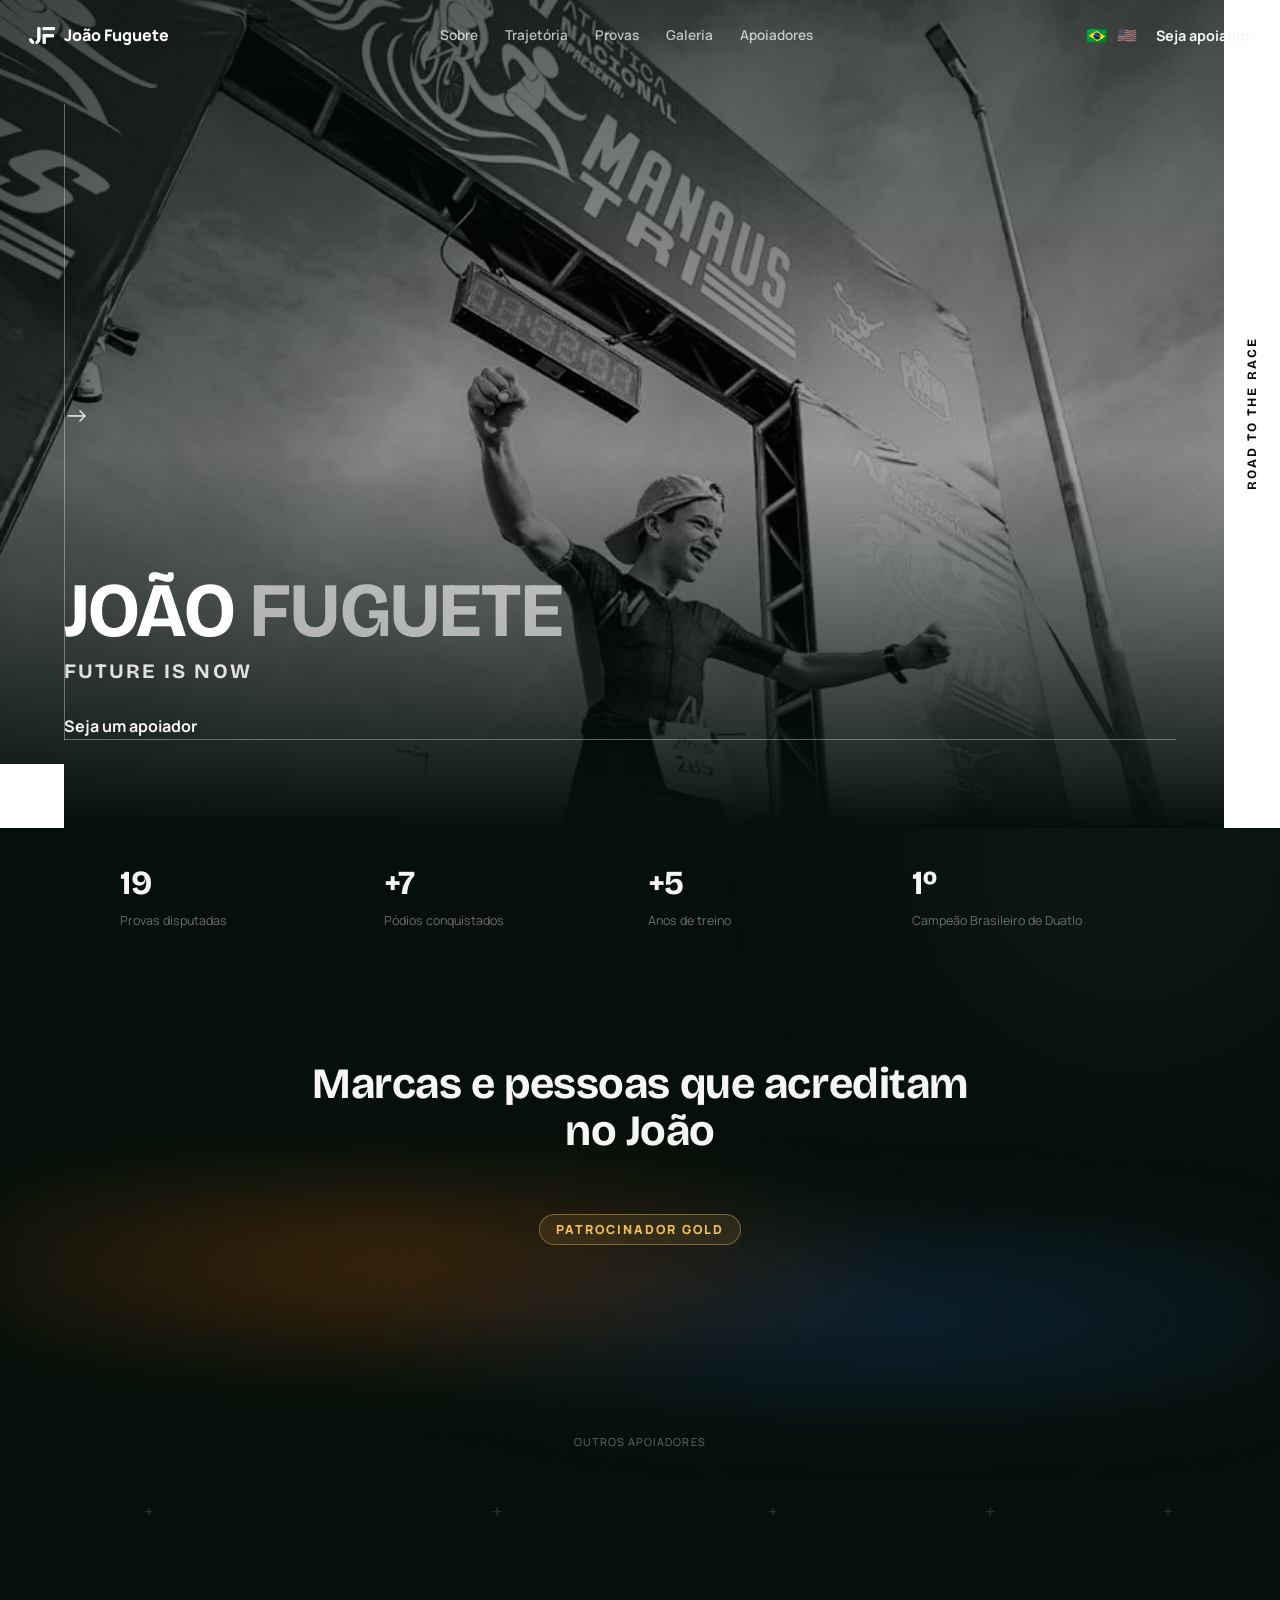
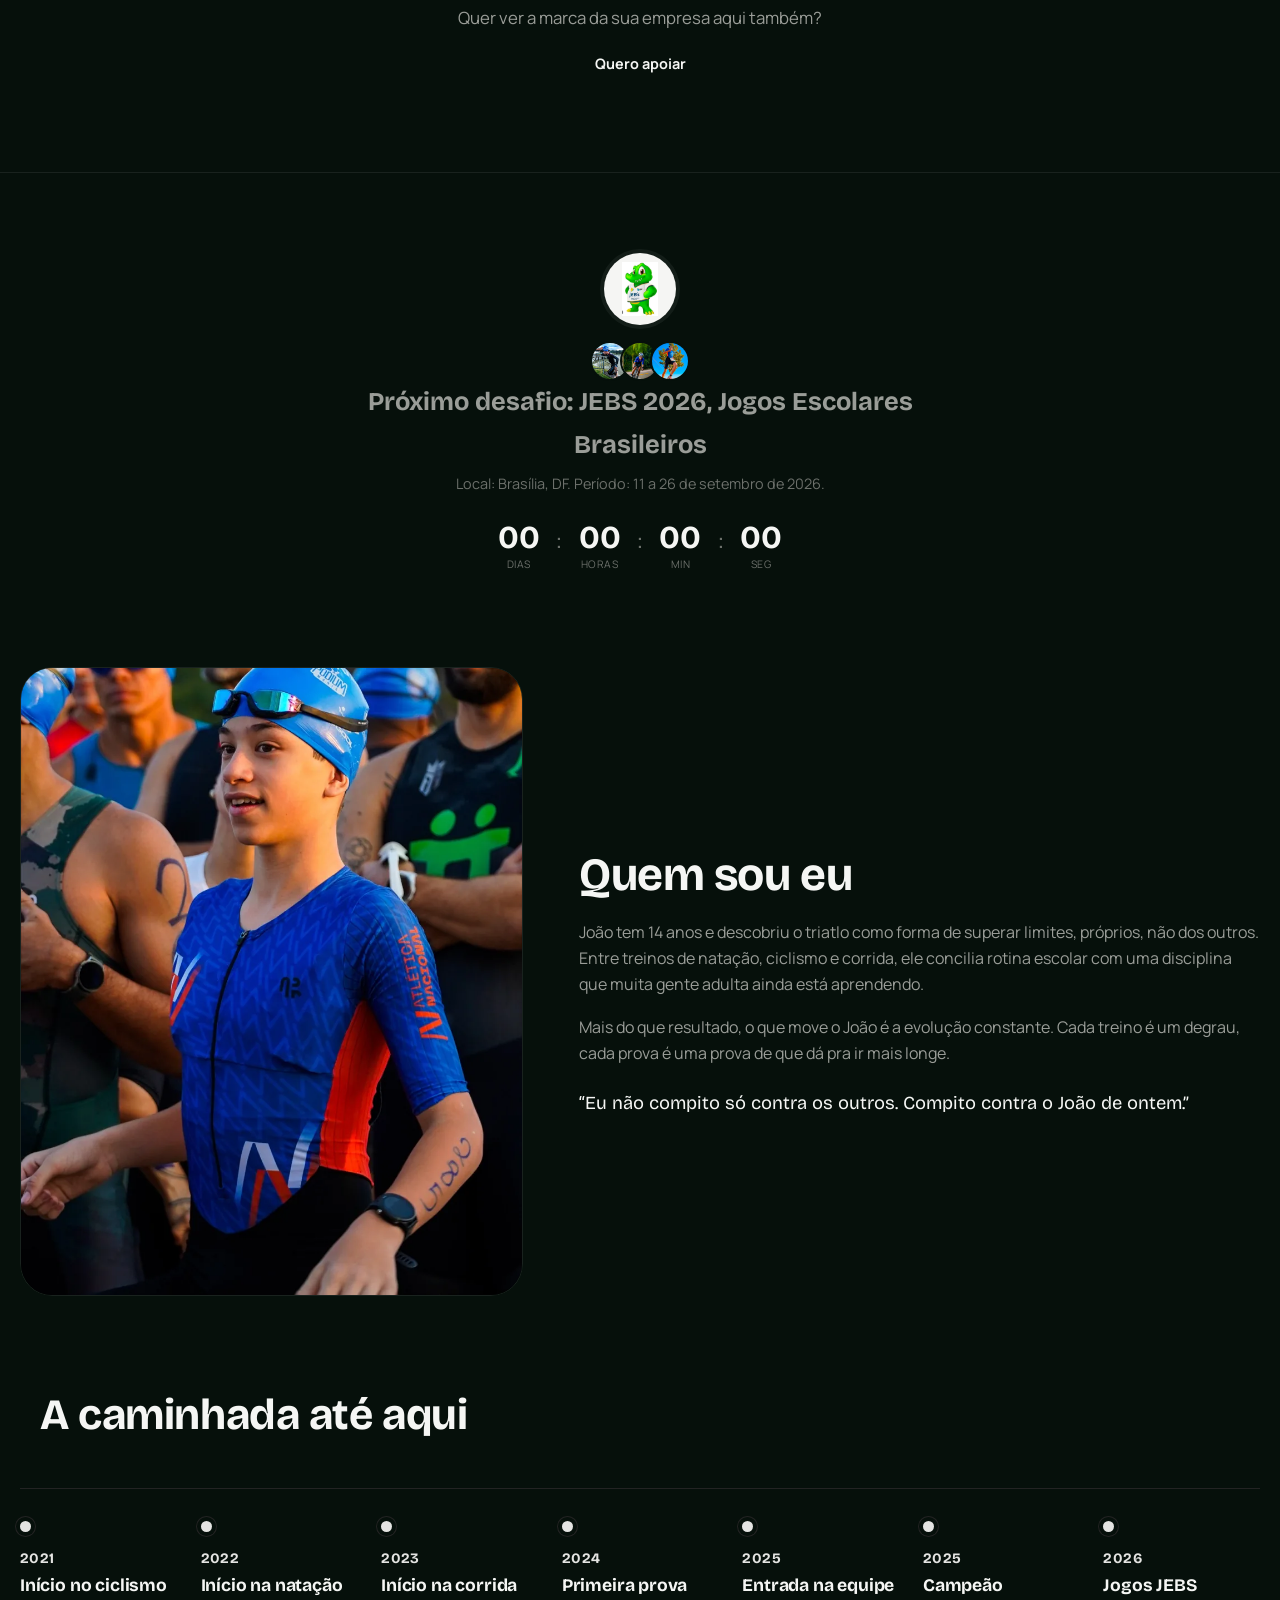
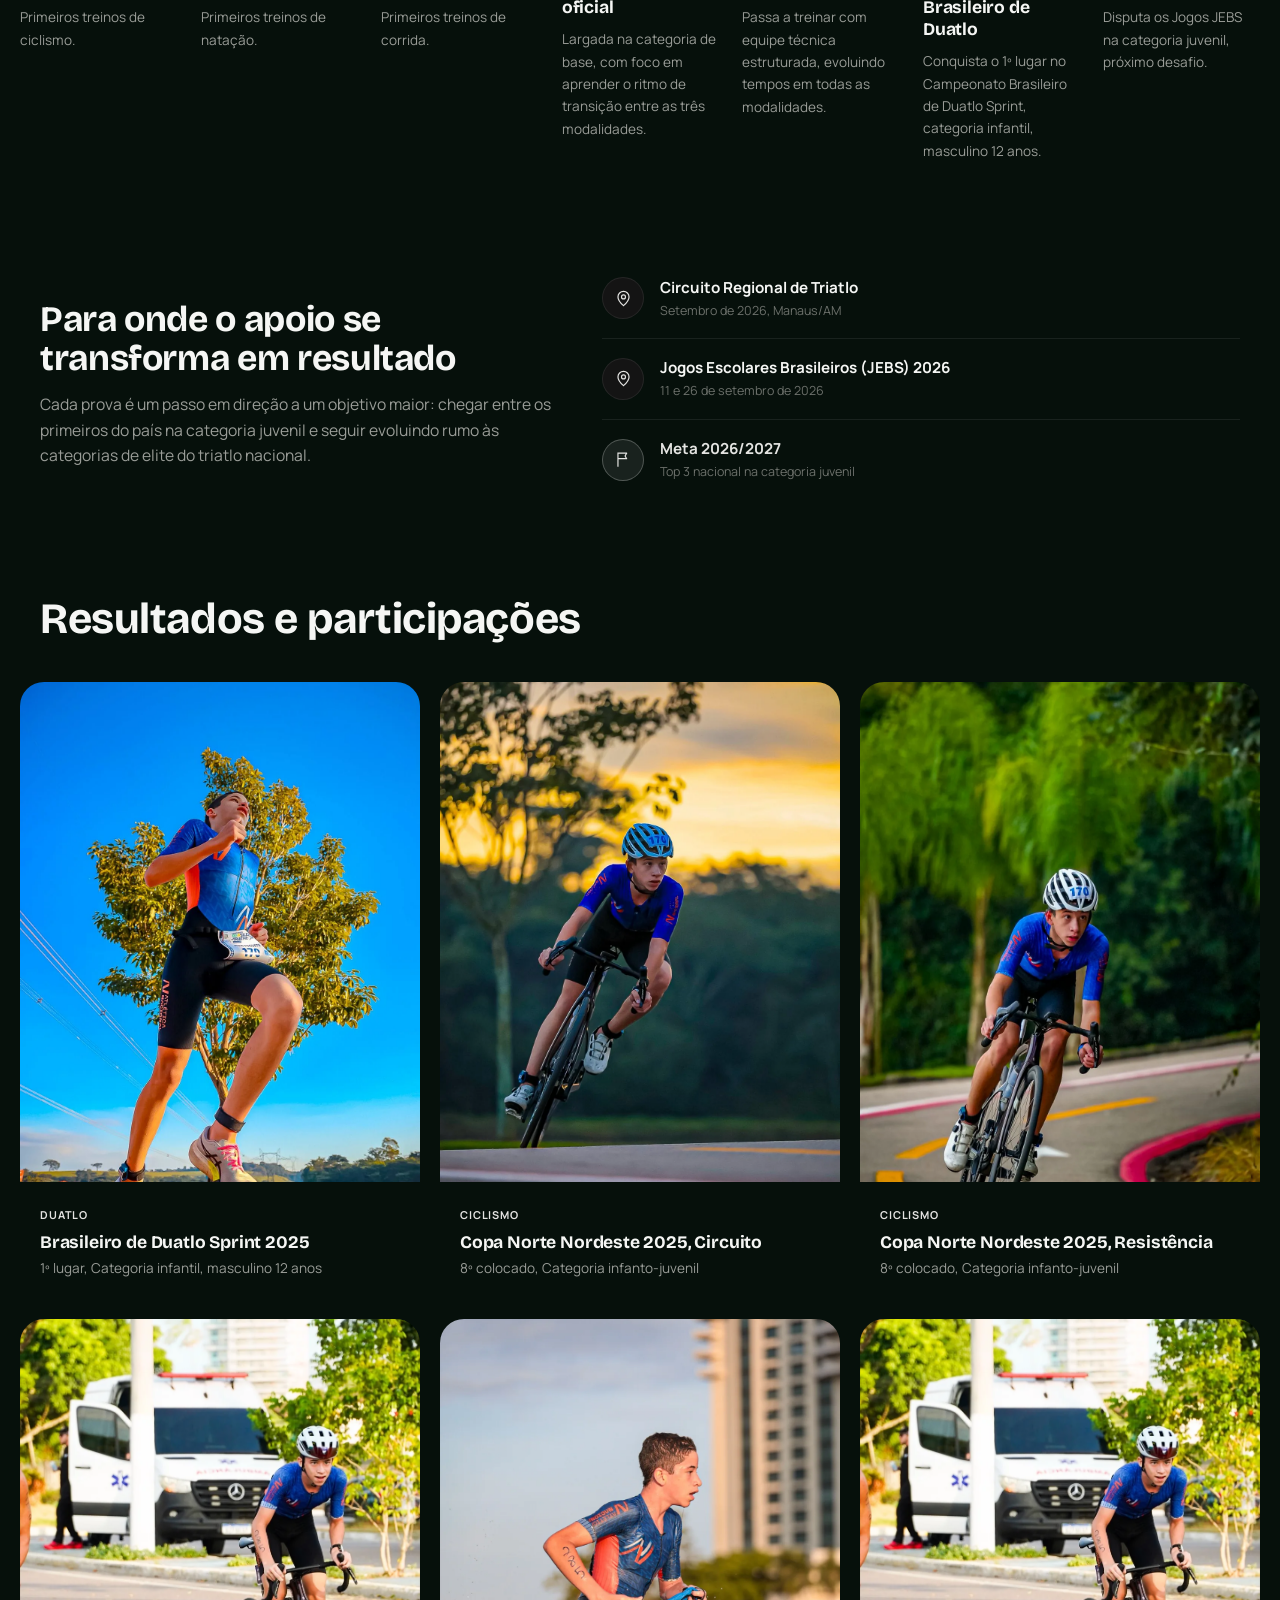
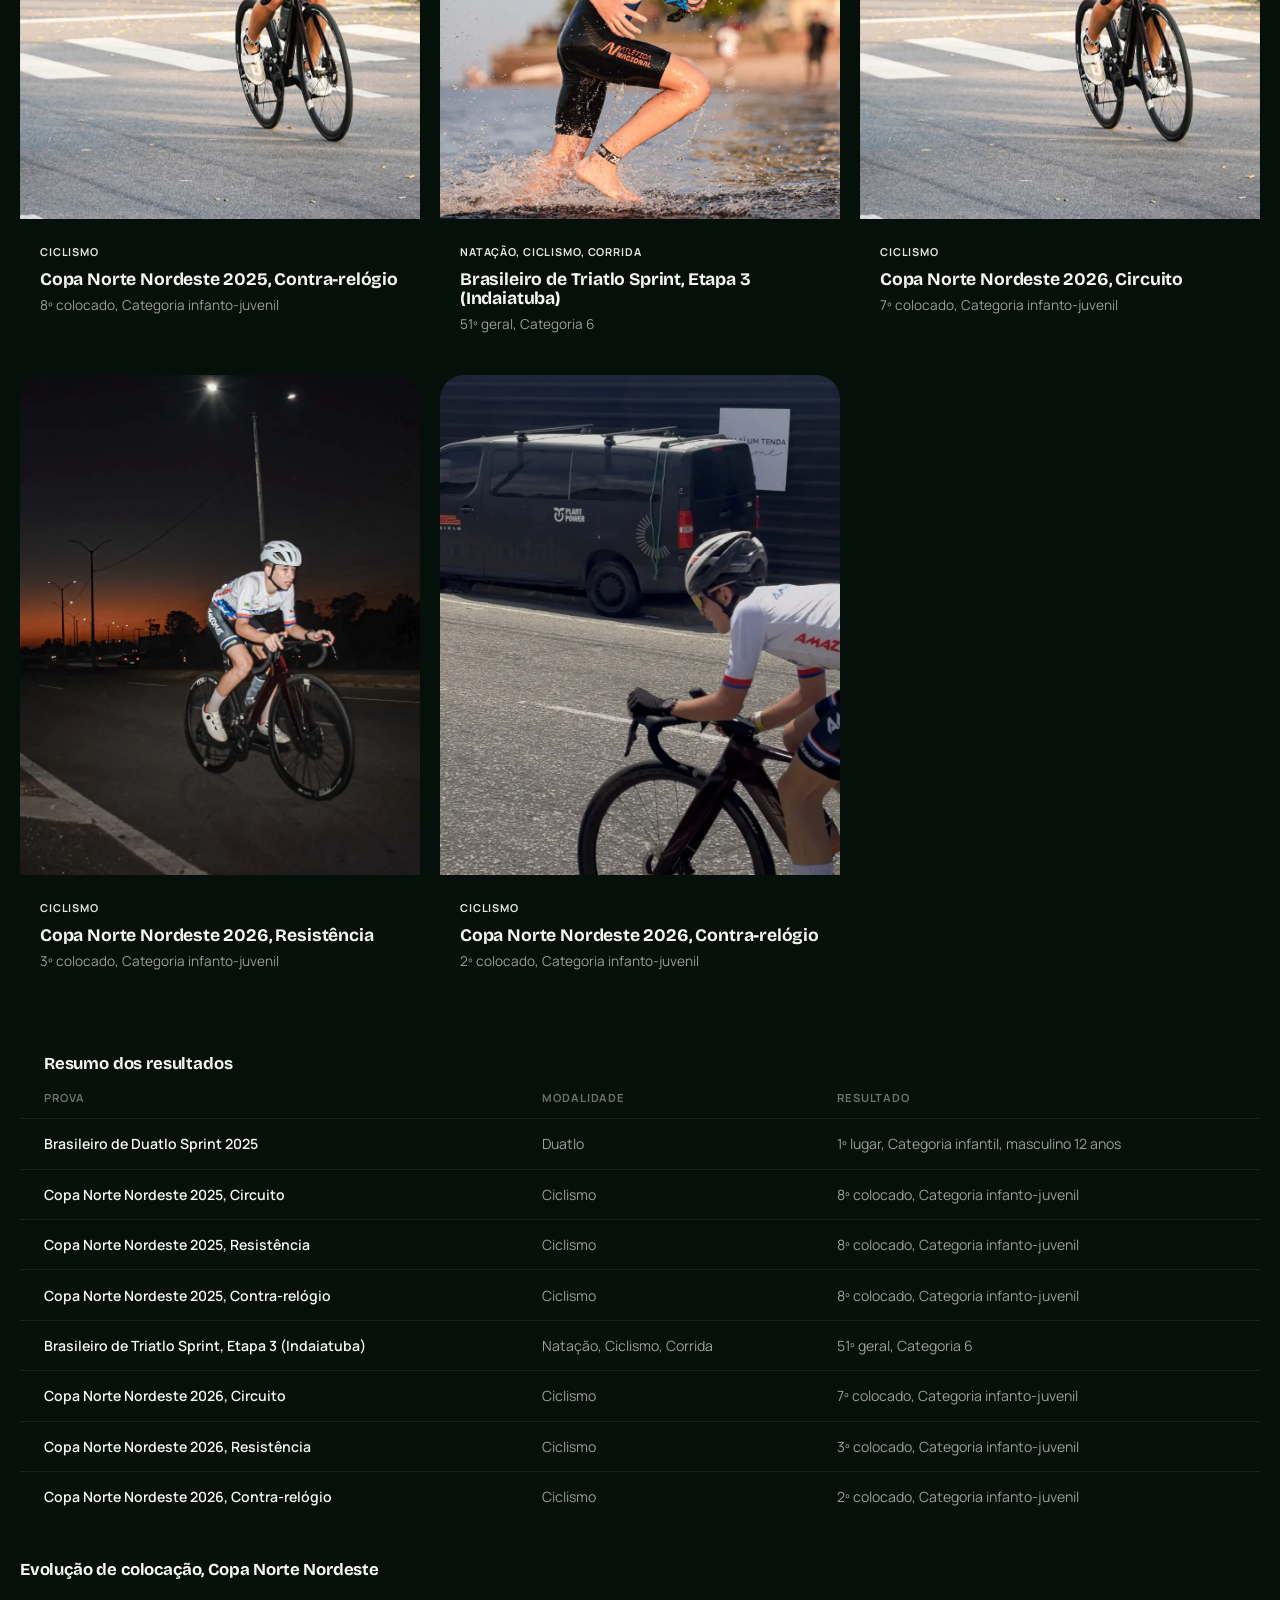
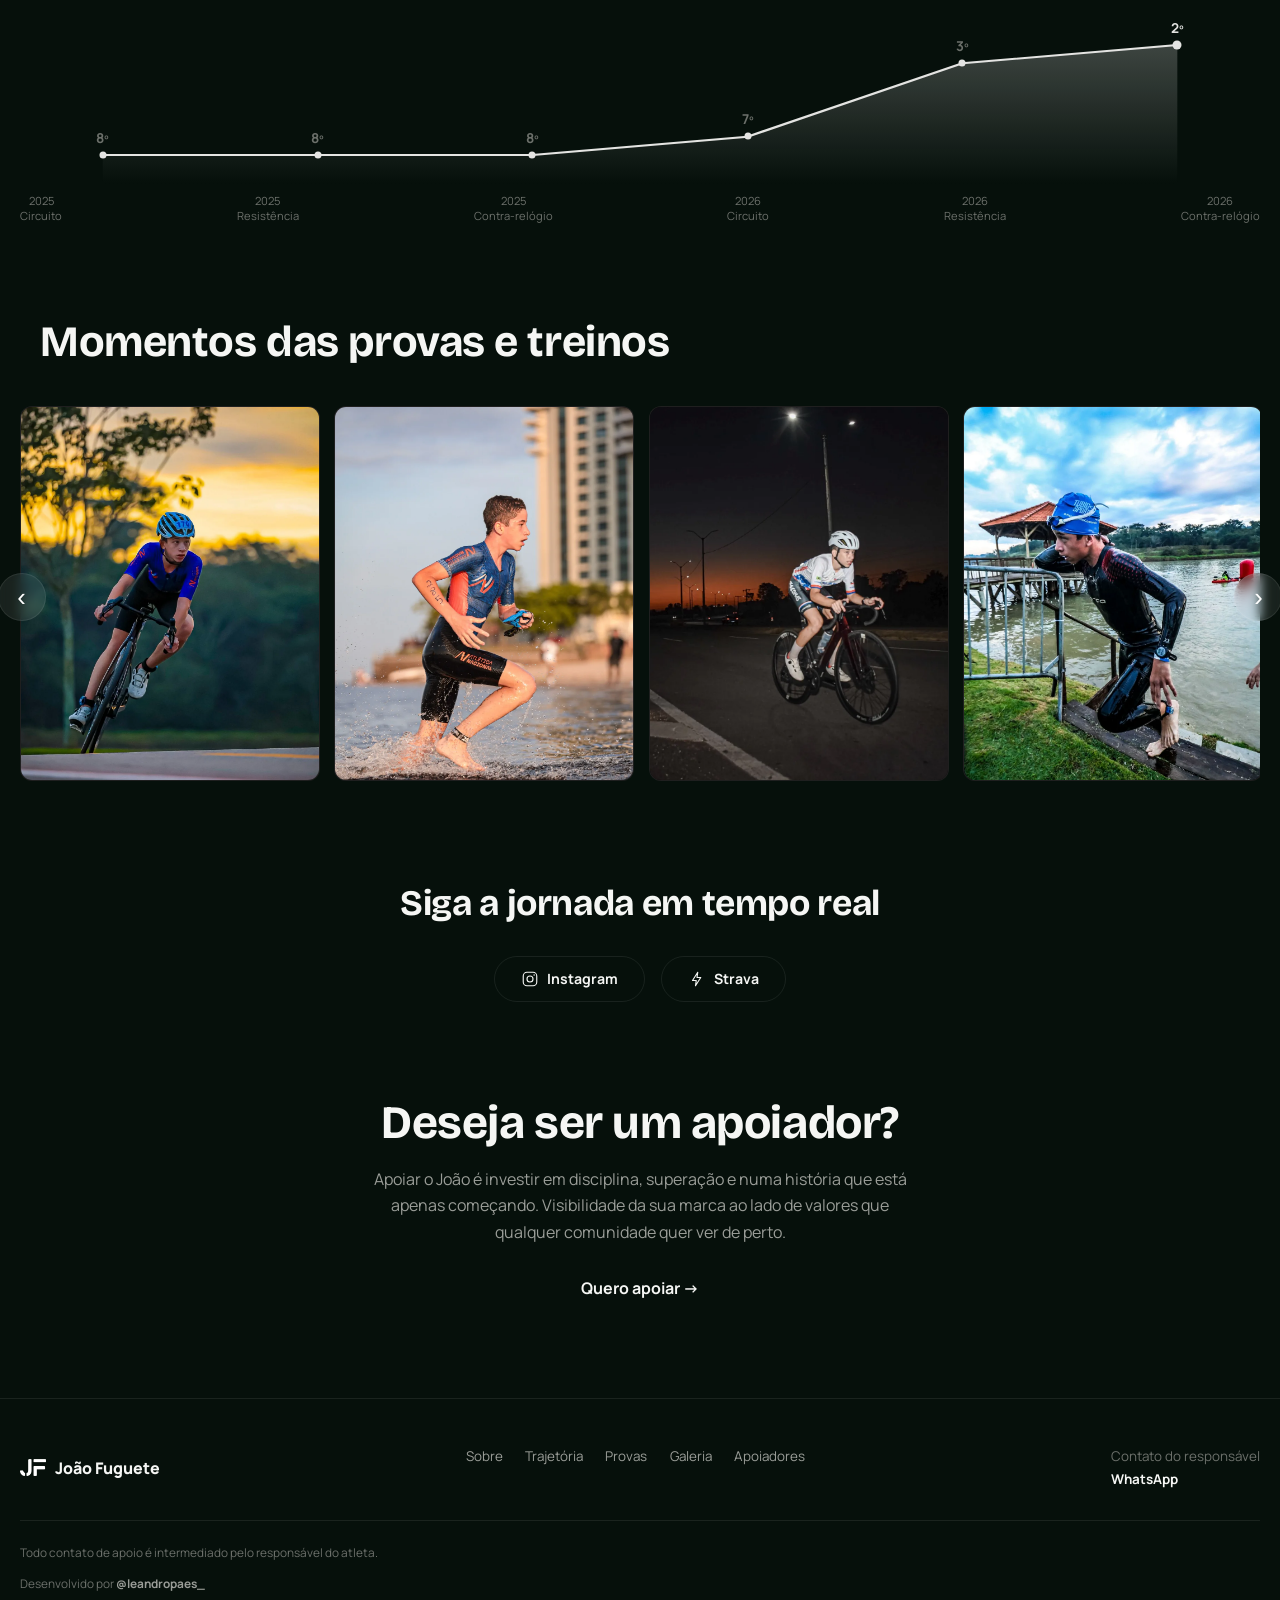
==== commit 5e9292d3: "Give the "Patrocinador Gold" label more visual weight Turn it into a pill badge: bigger, bolder, bri" ====
--- a/index.html
+++ b/index.html
@@ -22,7 +22,7 @@
 <link rel="preconnect" href="https://fonts.googleapis.com">
 <link rel="preconnect" href="https://fonts.gstatic.com" crossorigin>
 <link href="https://fonts.googleapis.com/css2?family=Bricolage+Grotesque:opsz,wght@12..96,400..800&family=Manrope:wght@400;500;600;700;800&display=swap" rel="stylesheet">
-<link rel="stylesheet" href="style.css?v=9">
+<link rel="stylesheet" href="style.css?v=10">
 </head>
 <body>
 
--- a/style.css
+++ b/style.css
@@ -667,8 +667,12 @@
   pointer-events: none;
 }
 .supporters-gold-badge {
-  font-size: 0.68rem; letter-spacing: 0.14em; text-transform: uppercase;
-  font-weight: 700; color: #d4af6a;
+  font-size: 0.78rem; letter-spacing: 0.16em; text-transform: uppercase;
+  font-weight: 800; color: #f4c15c;
+  padding: 0.4rem 1rem;
+  border: 1px solid rgba(244,193,92,0.4);
+  border-radius: 999px;
+  background: rgba(244,193,92,0.1);
 }
 .supporter-card--gold {
   opacity: 1; filter: none;
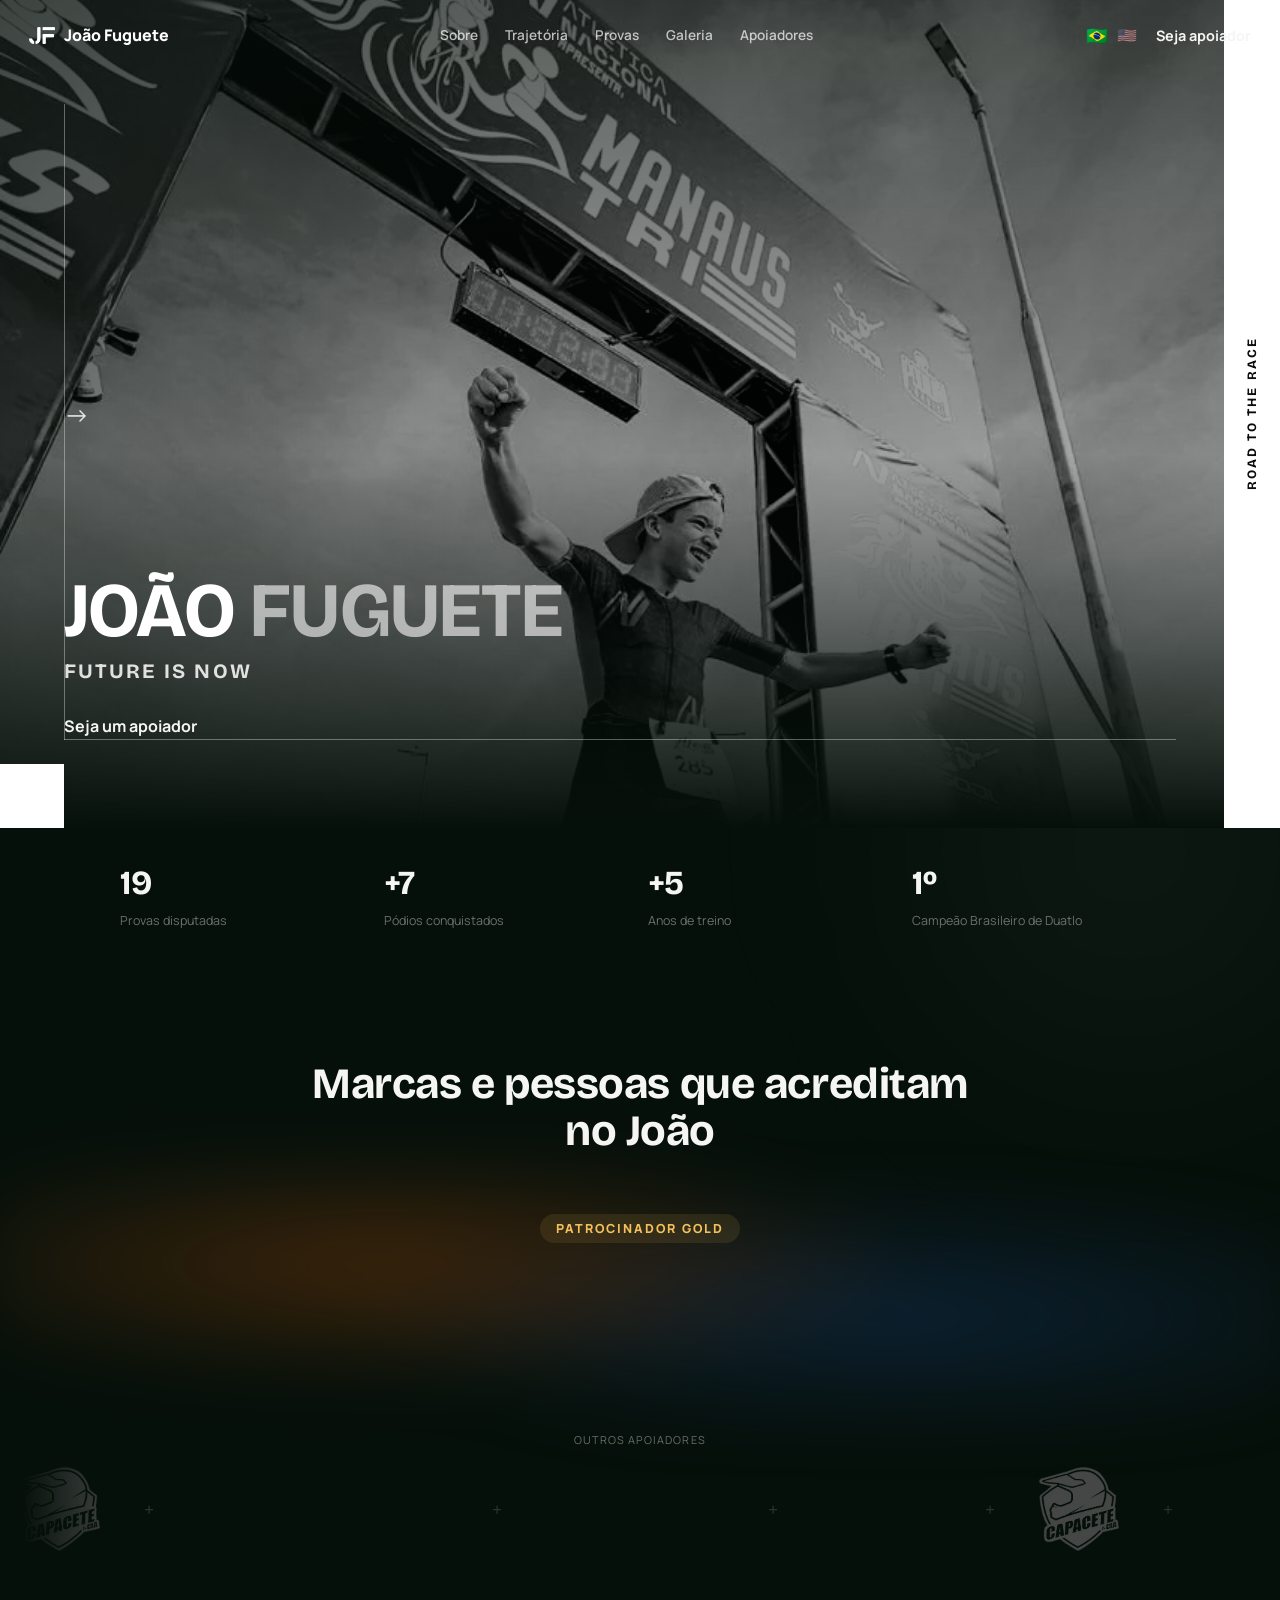
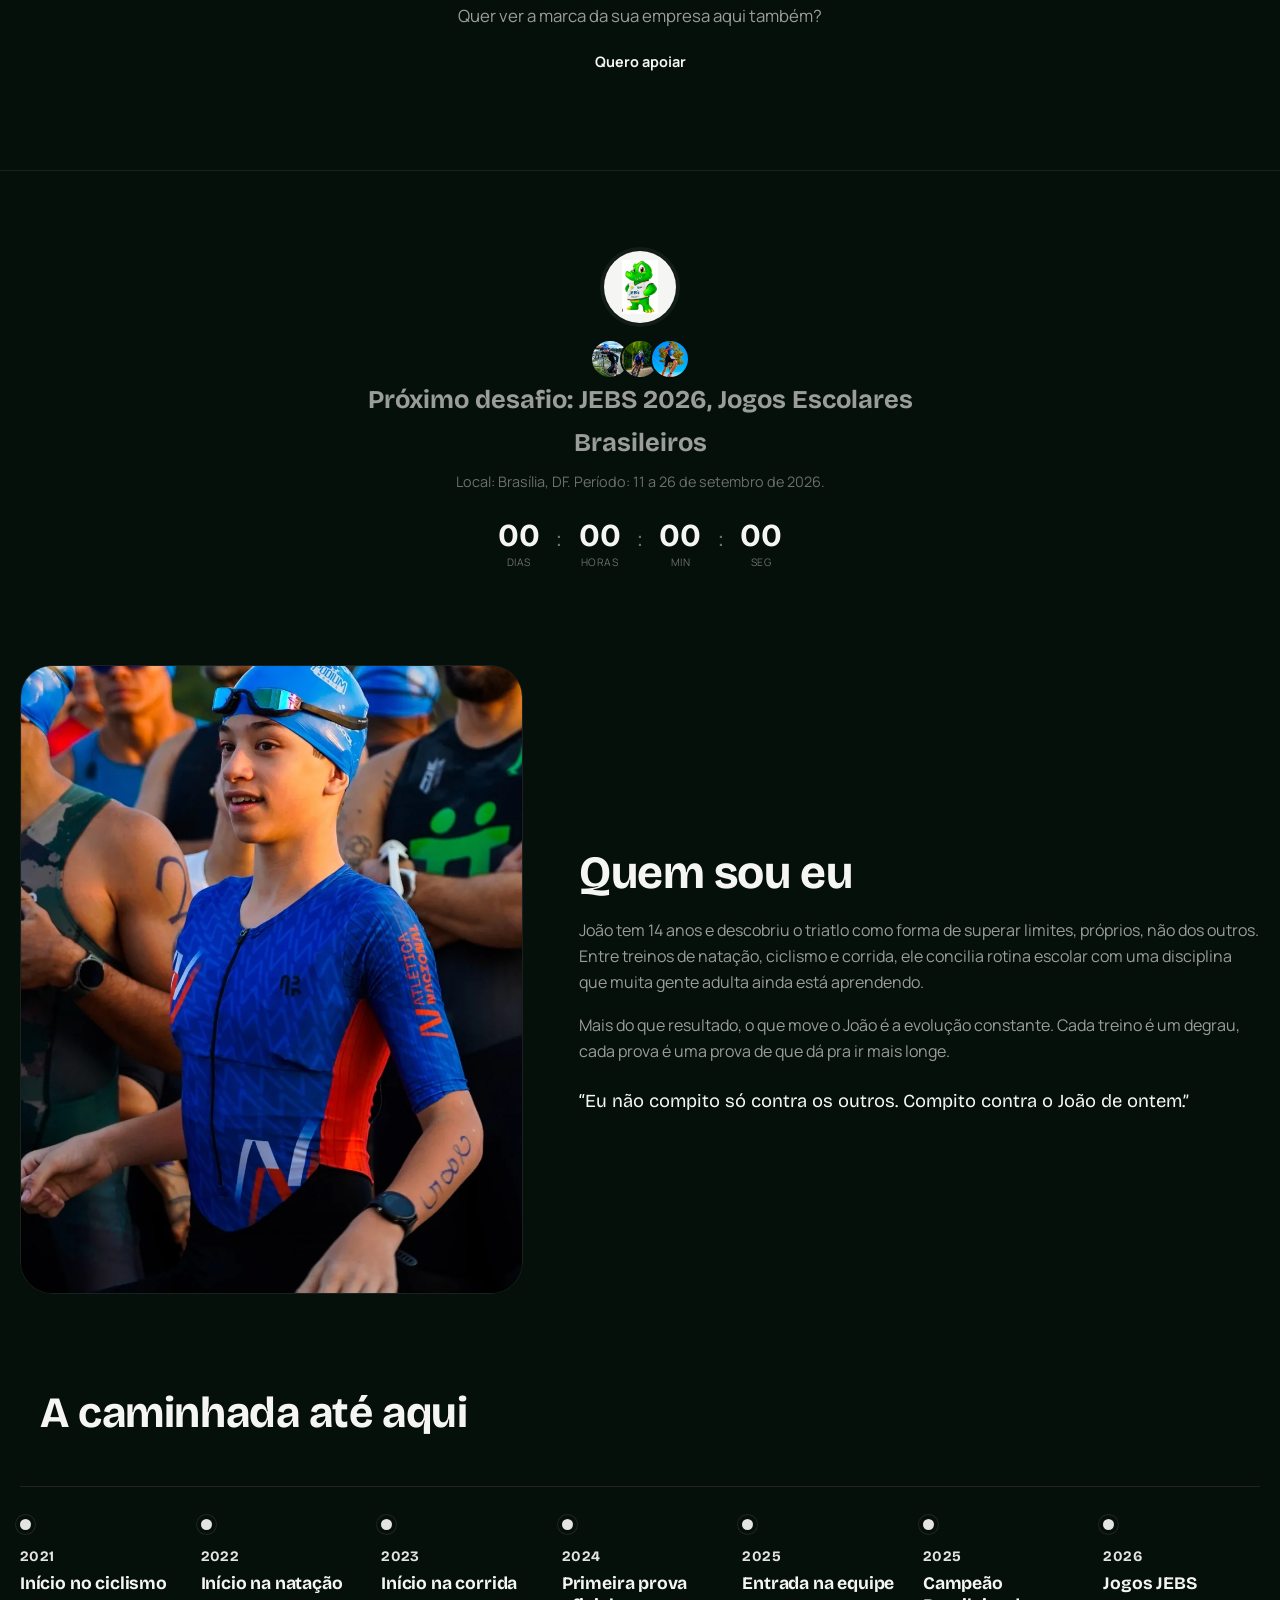
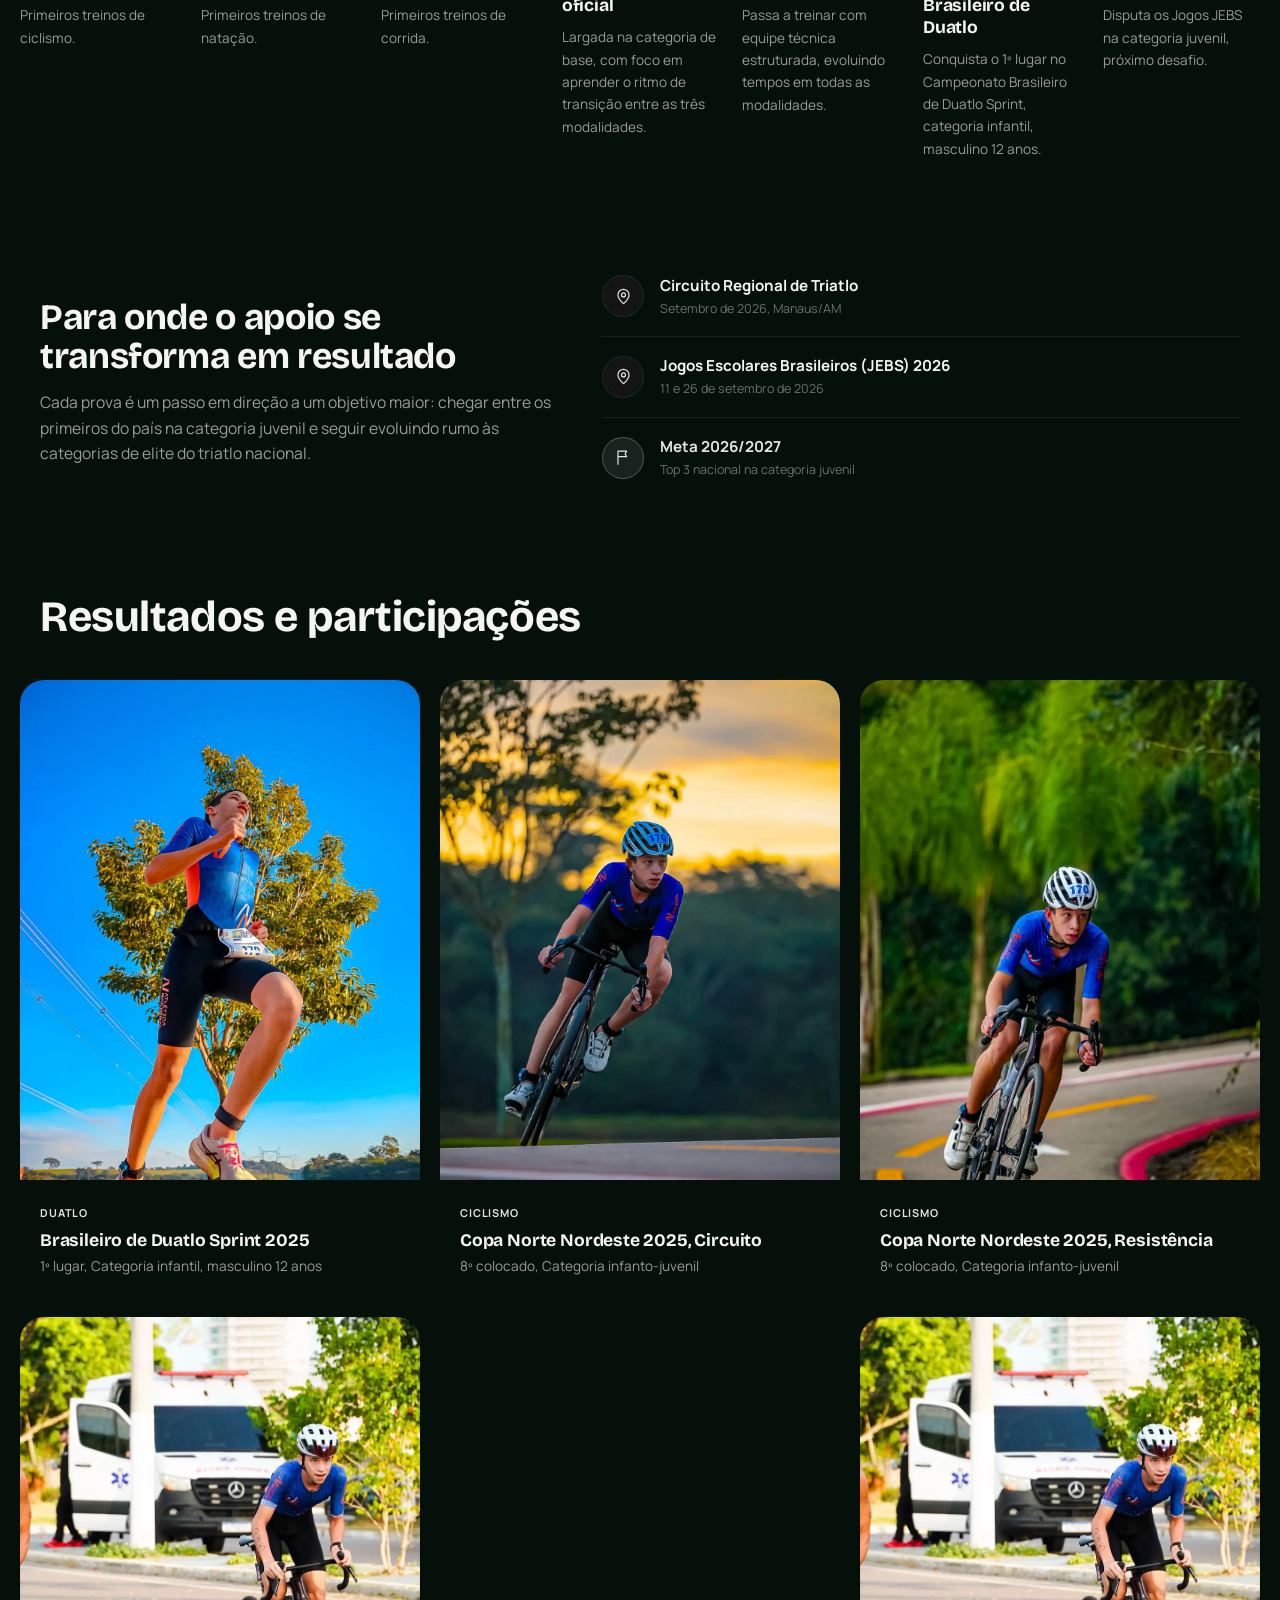
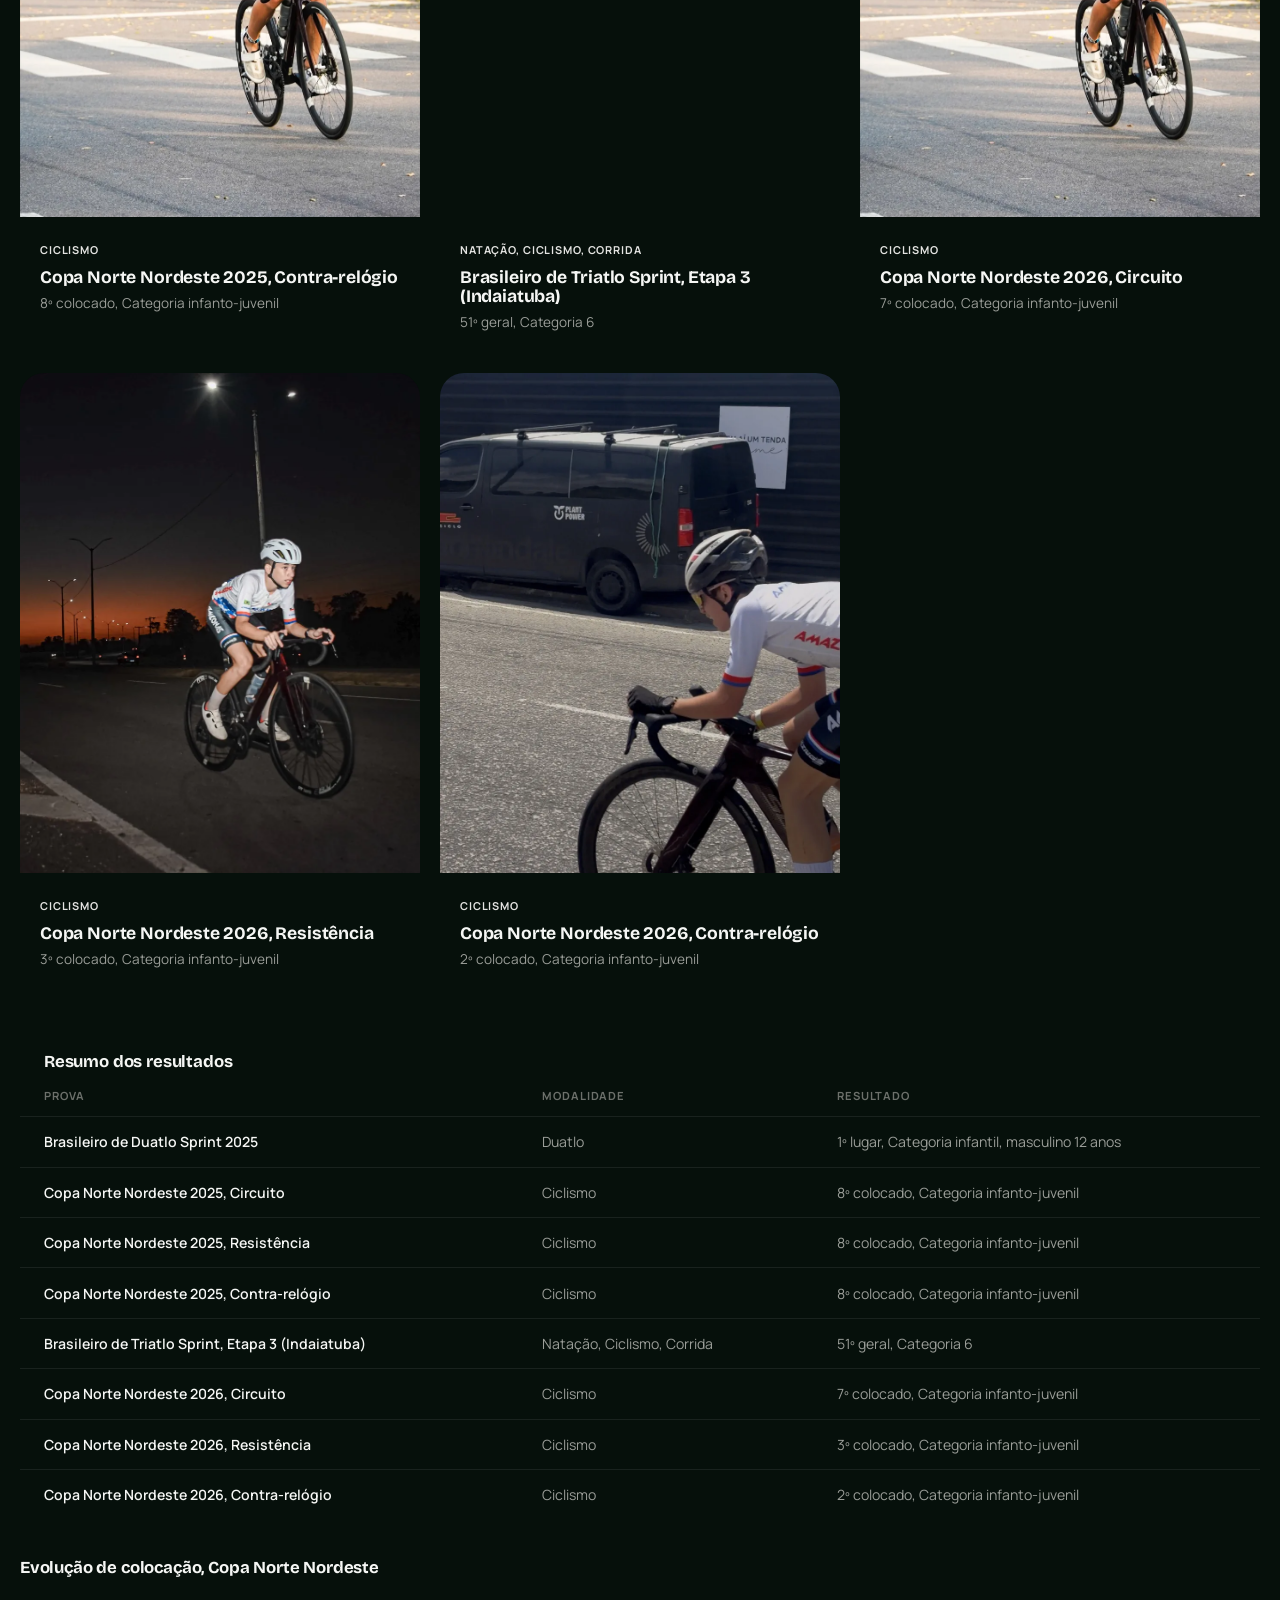
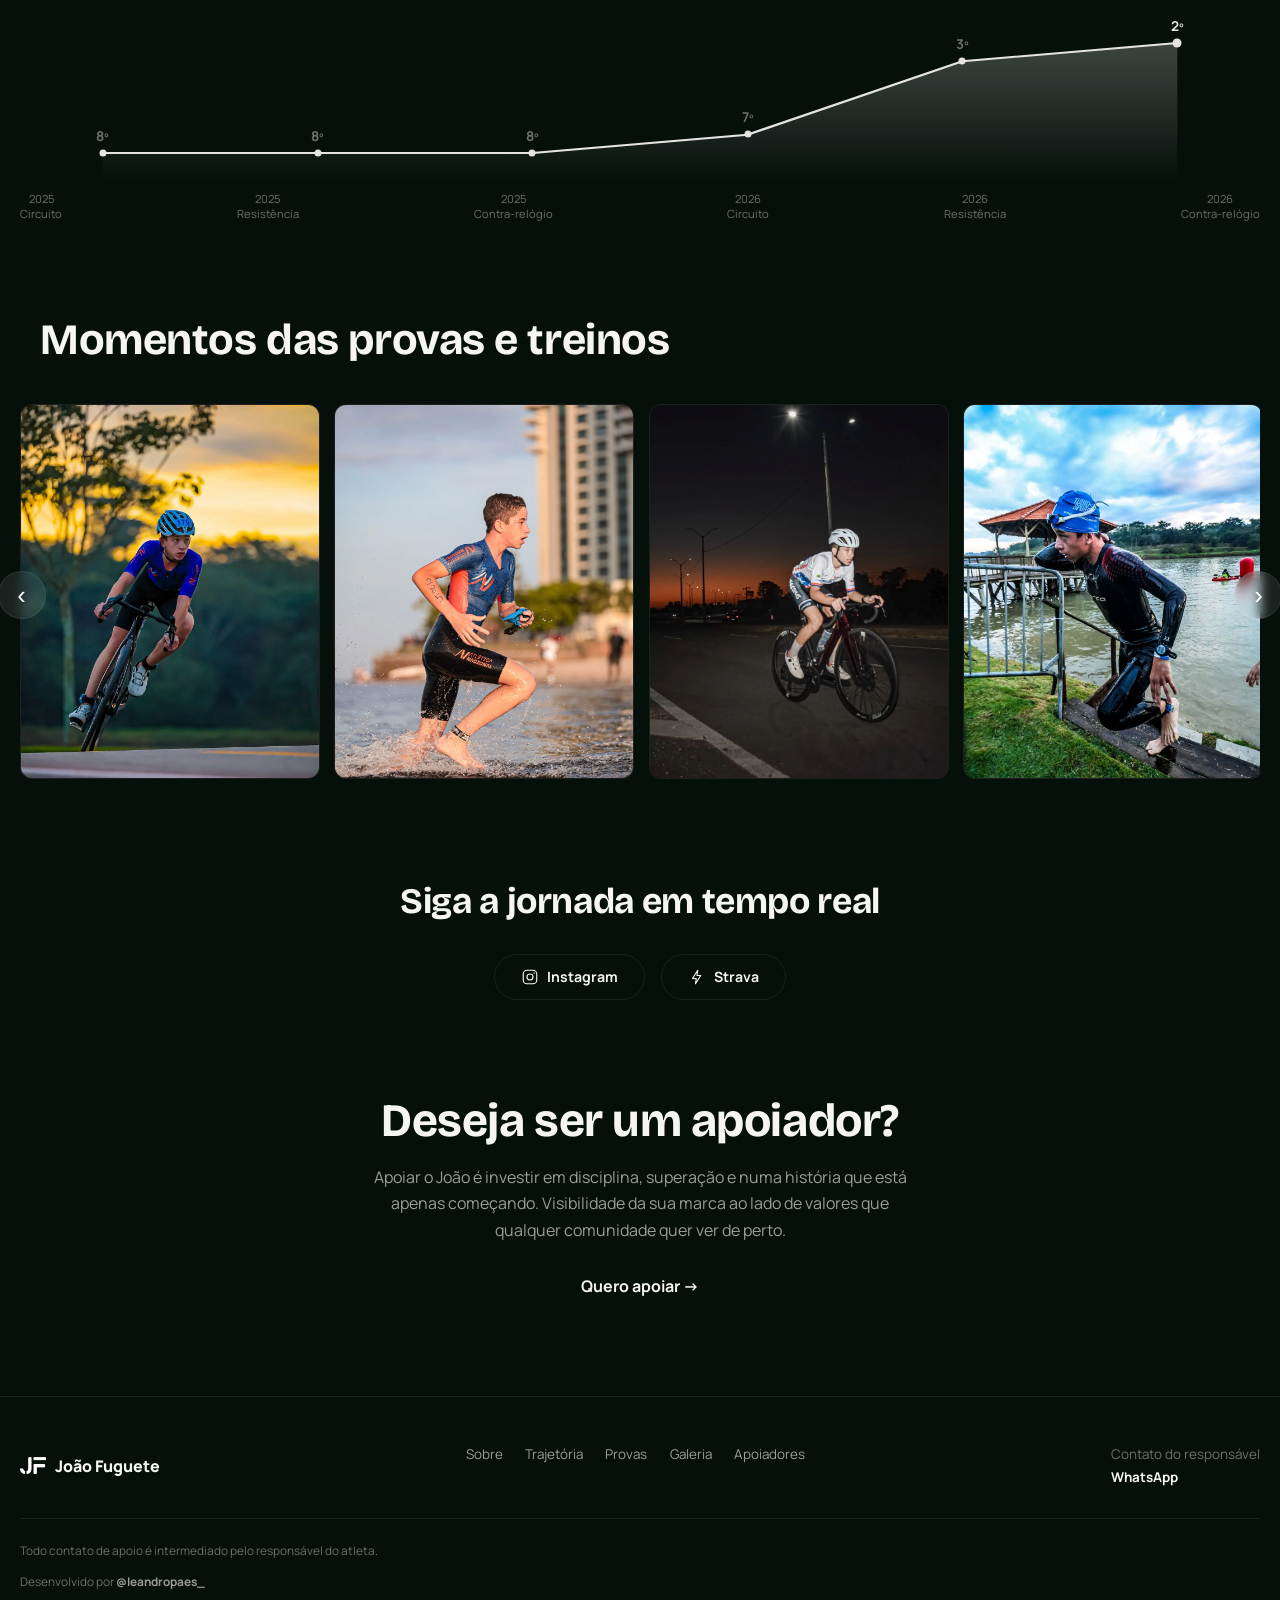
==== commit 27bd392e: "Remove border from the Gold badge pill Co-Authored-By: Claude Sonnet 5 <noreply@anthropic.com> Claud" ====
--- a/index.html
+++ b/index.html
@@ -22,7 +22,7 @@
 <link rel="preconnect" href="https://fonts.googleapis.com">
 <link rel="preconnect" href="https://fonts.gstatic.com" crossorigin>
 <link href="https://fonts.googleapis.com/css2?family=Bricolage+Grotesque:opsz,wght@12..96,400..800&family=Manrope:wght@400;500;600;700;800&display=swap" rel="stylesheet">
-<link rel="stylesheet" href="style.css?v=10">
+<link rel="stylesheet" href="style.css?v=11">
 </head>
 <body>
 
--- a/style.css
+++ b/style.css
@@ -670,7 +670,6 @@
   font-size: 0.78rem; letter-spacing: 0.16em; text-transform: uppercase;
   font-weight: 800; color: #f4c15c;
   padding: 0.4rem 1rem;
-  border: 1px solid rgba(244,193,92,0.4);
   border-radius: 999px;
   background: rgba(244,193,92,0.1);
 }
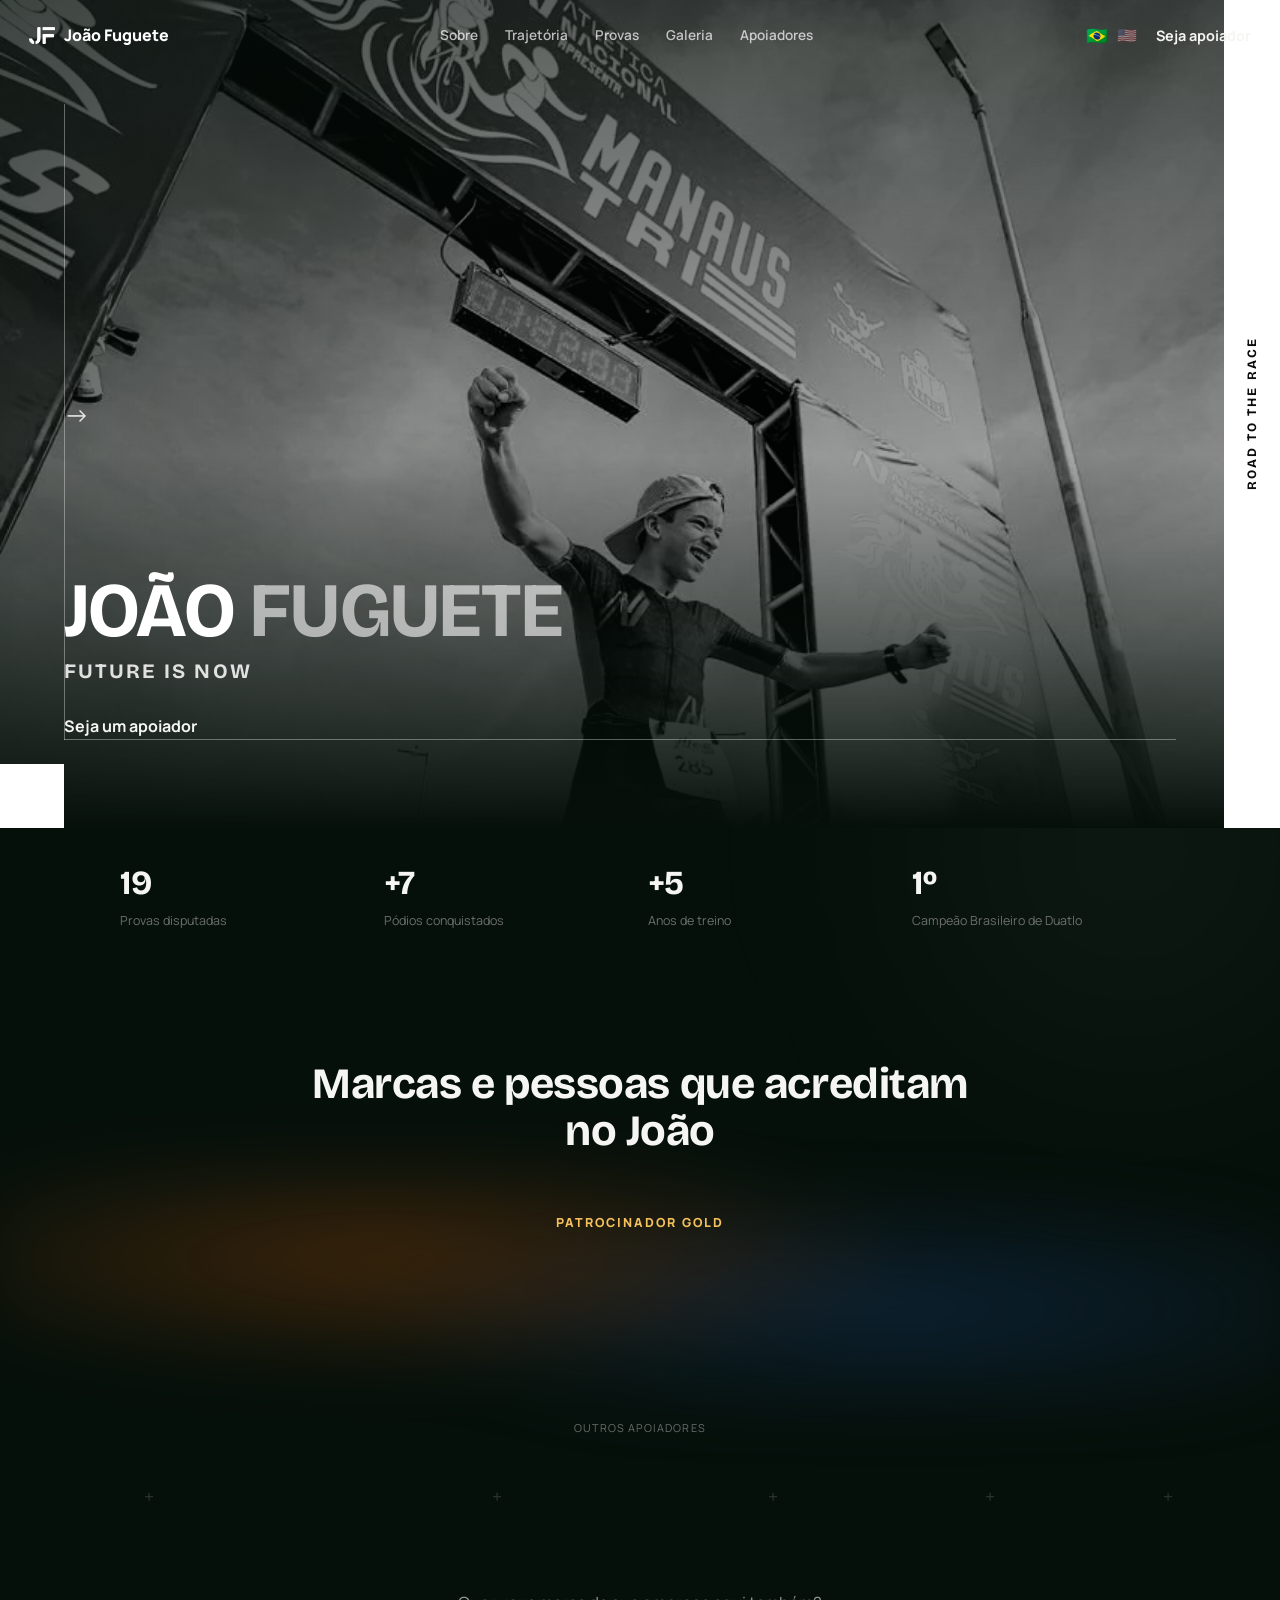
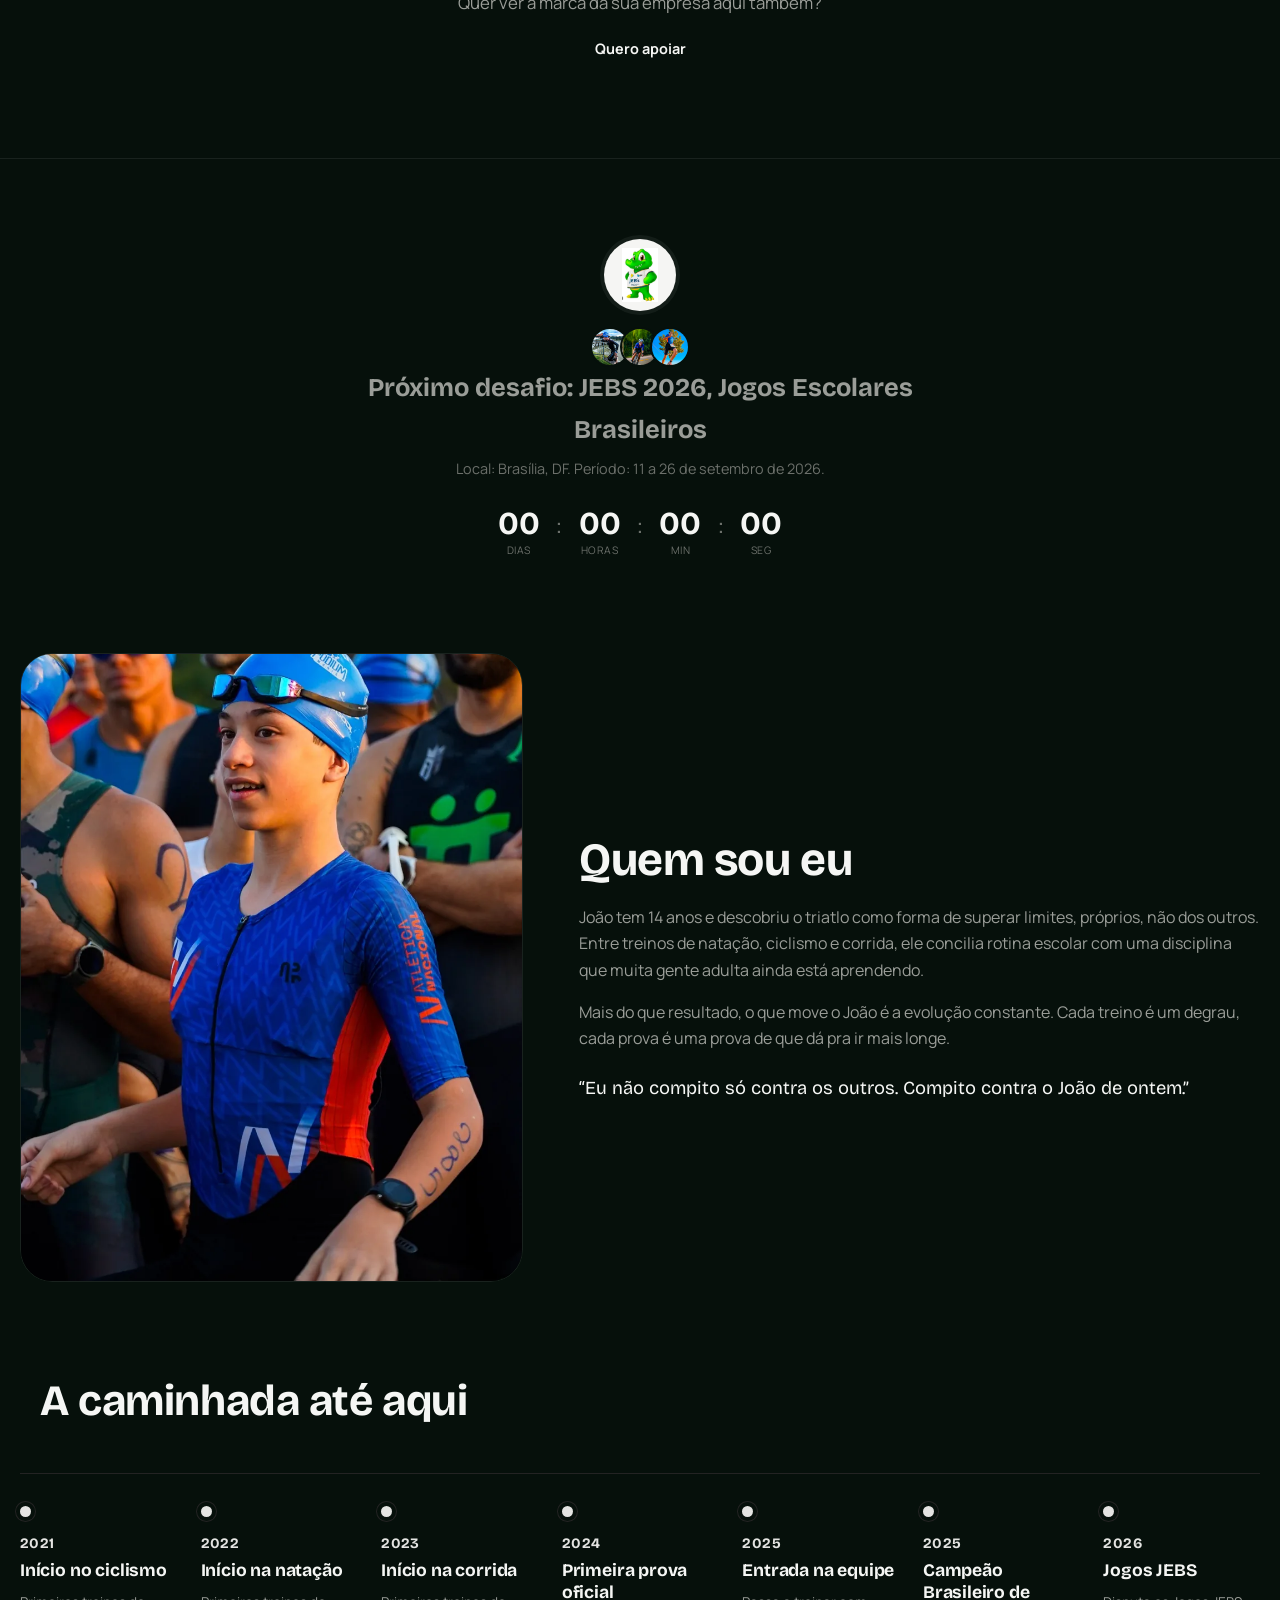
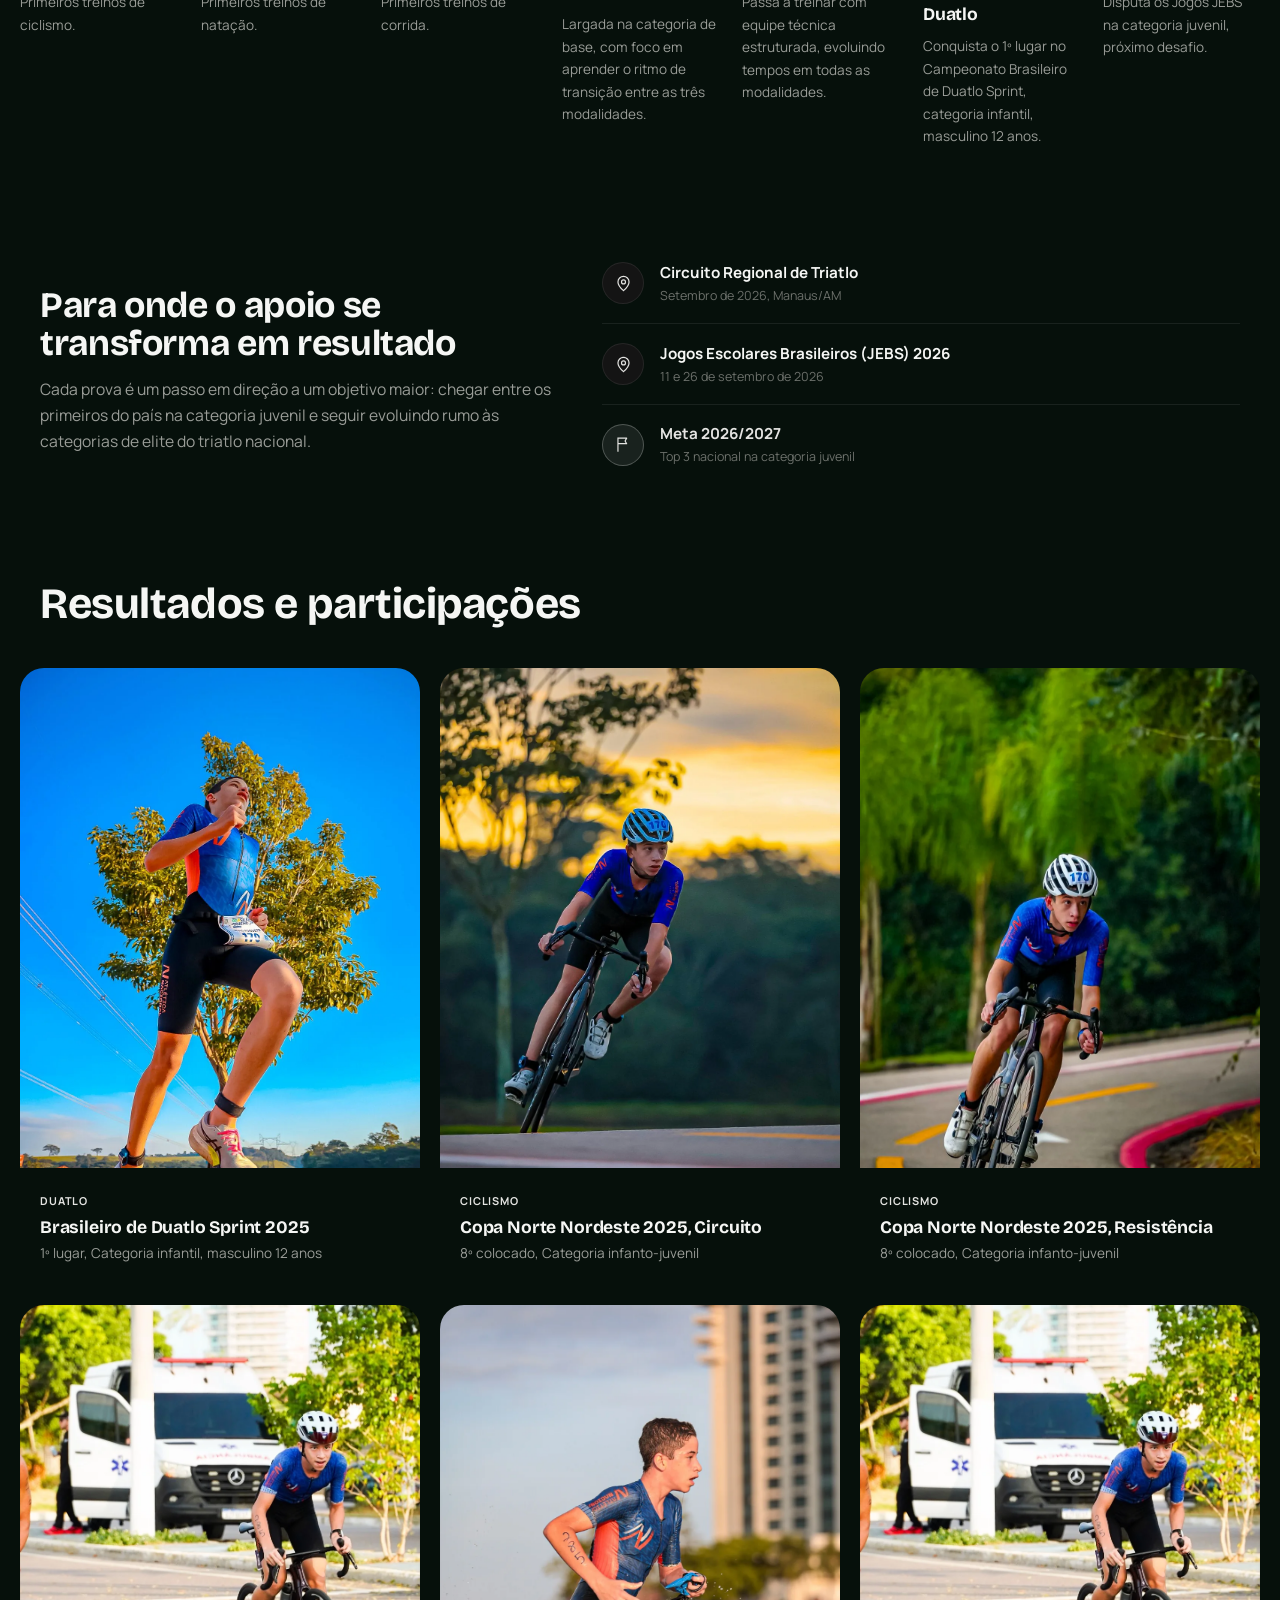
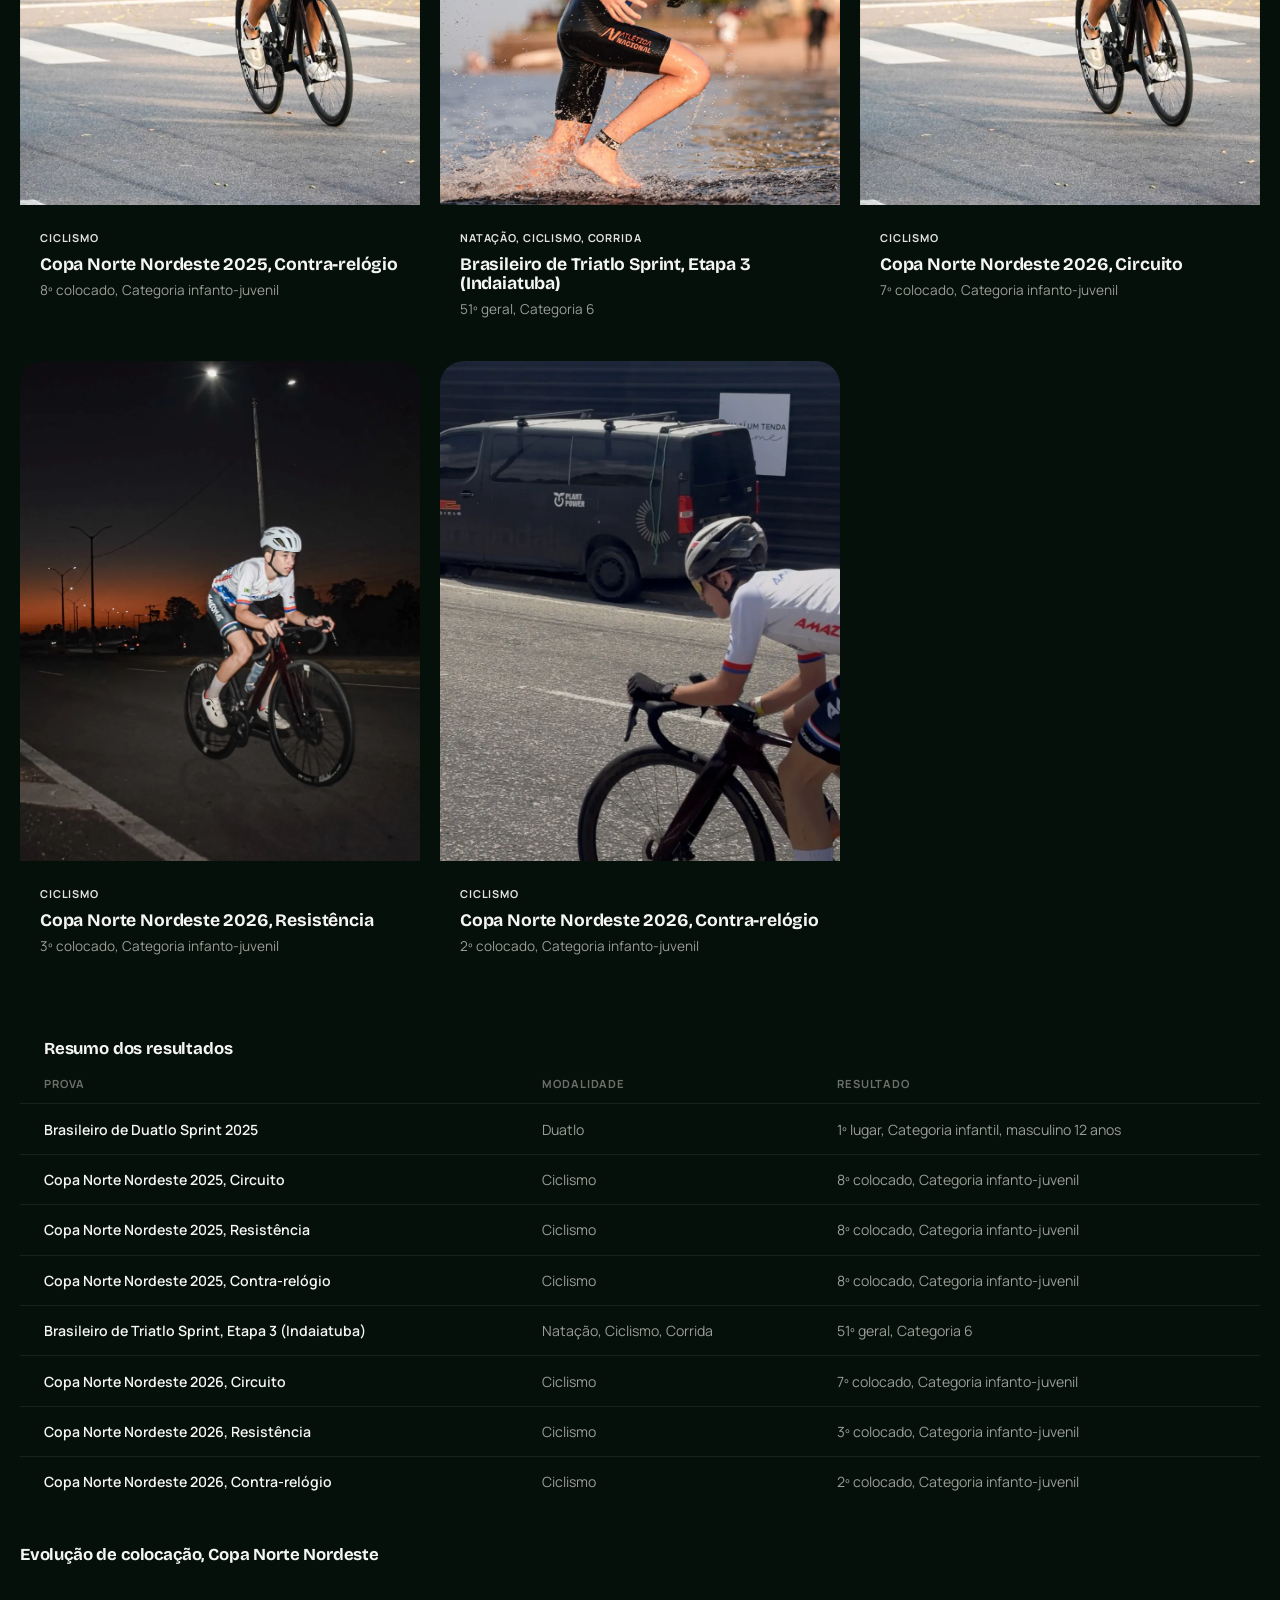
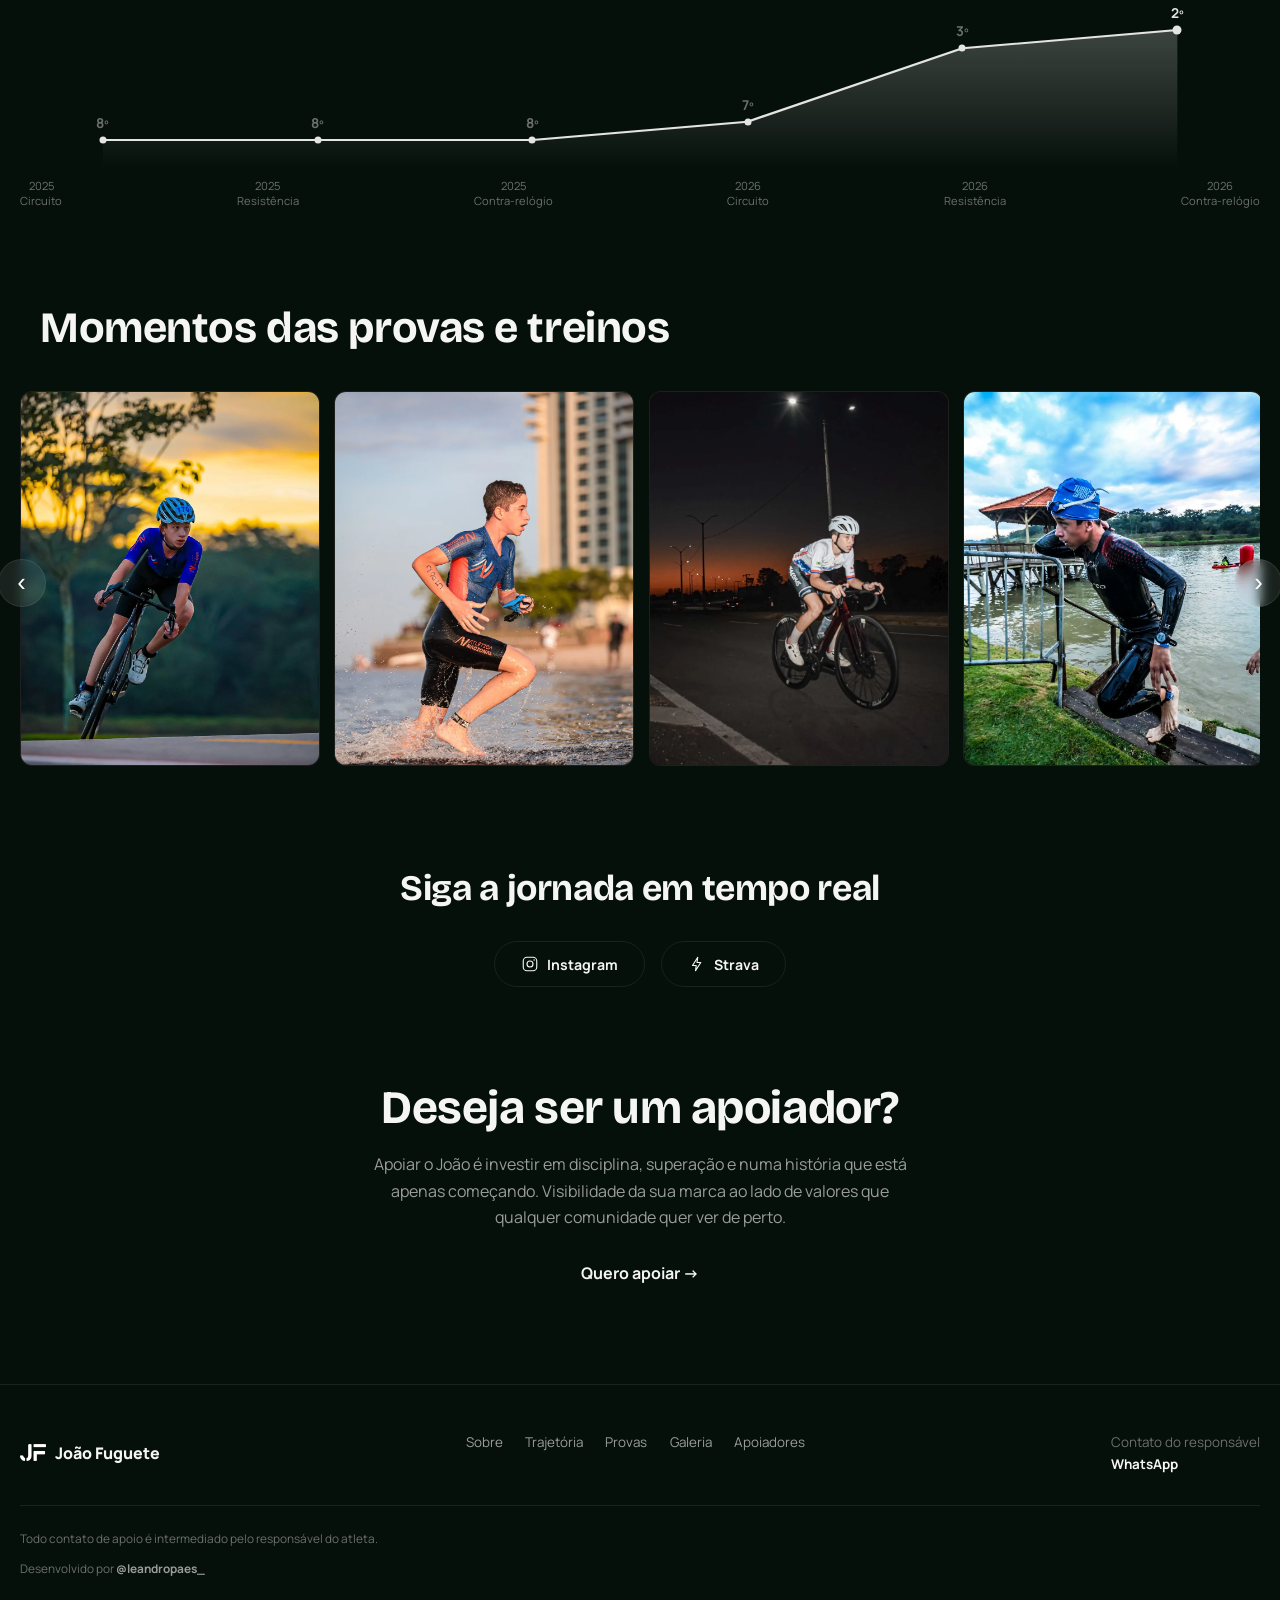
==== commit 6acc9480: "Remove background fill from the Gold badge, keep plain styled text Co-Authored-By: Claude Sonnet 5 <" ====
--- a/index.html
+++ b/index.html
@@ -22,7 +22,7 @@
 <link rel="preconnect" href="https://fonts.googleapis.com">
 <link rel="preconnect" href="https://fonts.gstatic.com" crossorigin>
 <link href="https://fonts.googleapis.com/css2?family=Bricolage+Grotesque:opsz,wght@12..96,400..800&family=Manrope:wght@400;500;600;700;800&display=swap" rel="stylesheet">
-<link rel="stylesheet" href="style.css?v=11">
+<link rel="stylesheet" href="style.css?v=12">
 </head>
 <body>
 
--- a/style.css
+++ b/style.css
@@ -669,9 +669,6 @@
 .supporters-gold-badge {
   font-size: 0.78rem; letter-spacing: 0.16em; text-transform: uppercase;
   font-weight: 800; color: #f4c15c;
-  padding: 0.4rem 1rem;
-  border-radius: 999px;
-  background: rgba(244,193,92,0.1);
 }
 .supporter-card--gold {
   opacity: 1; filter: none;
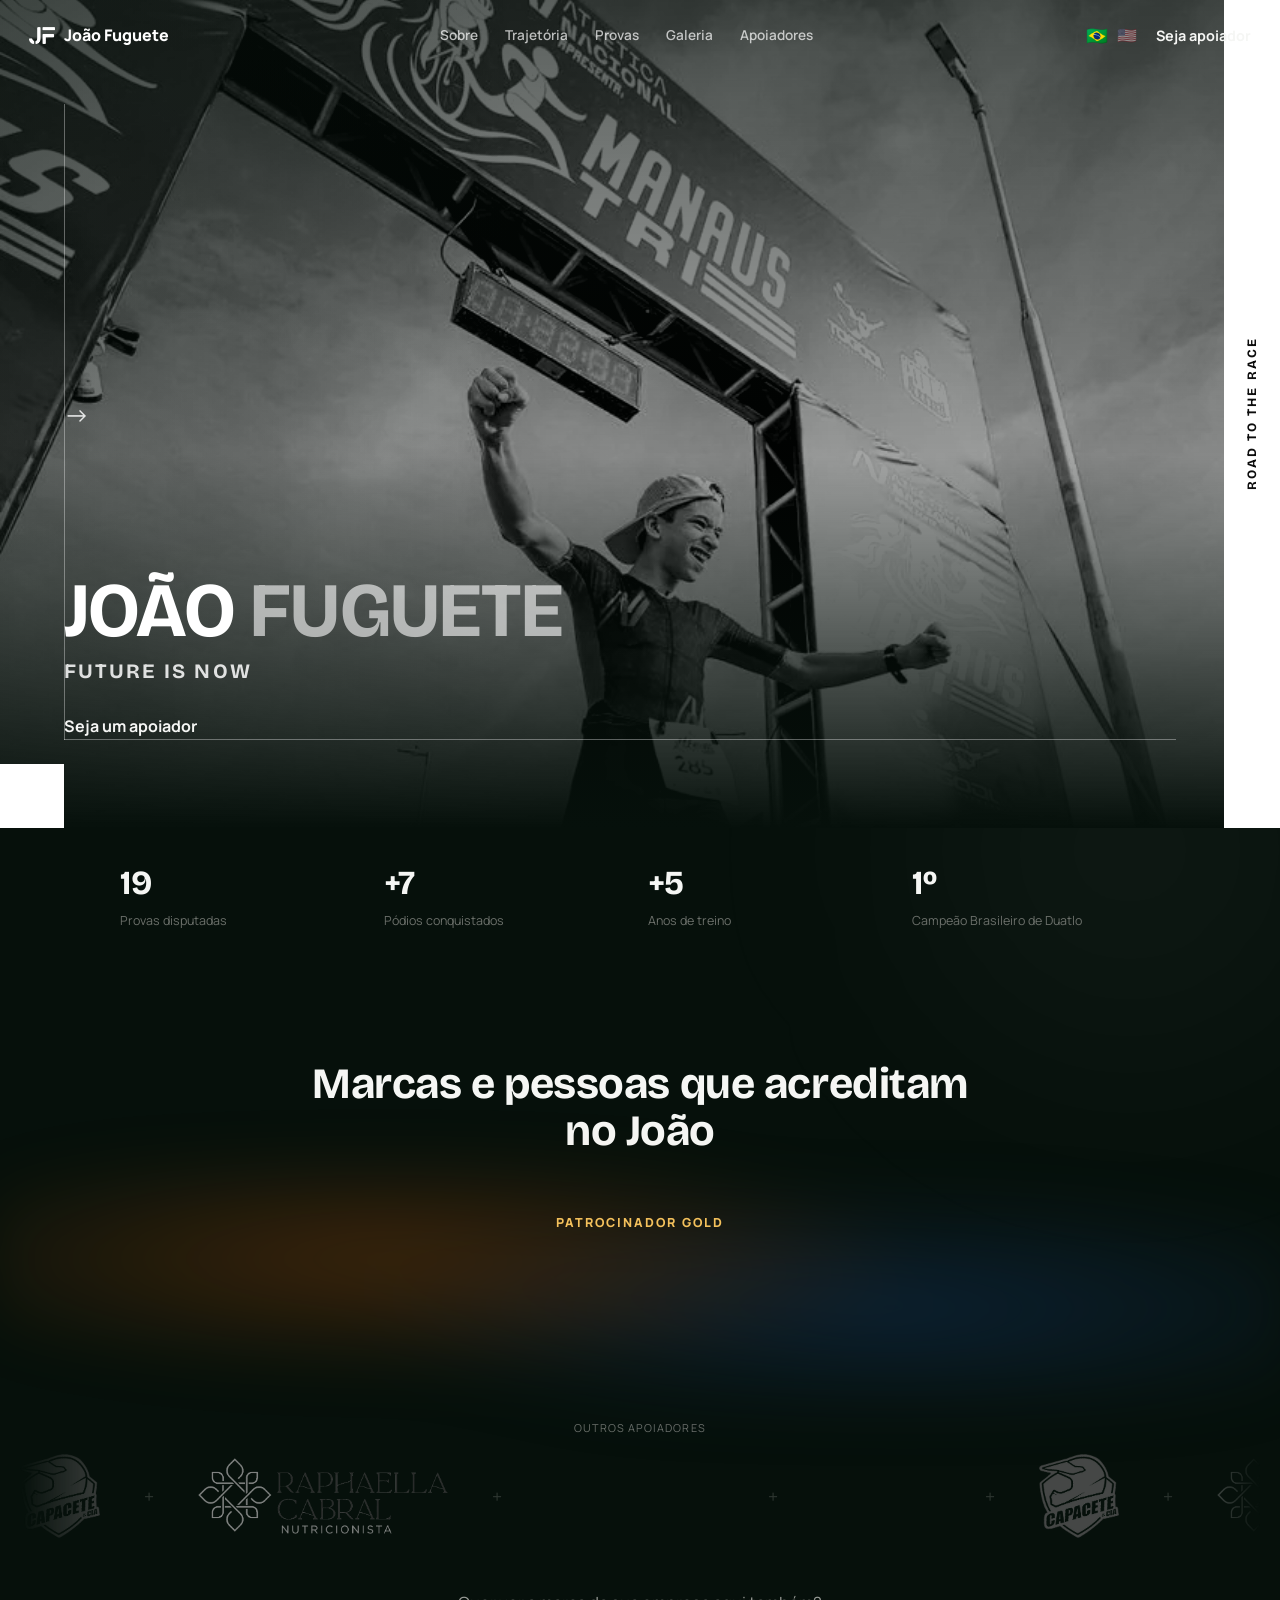
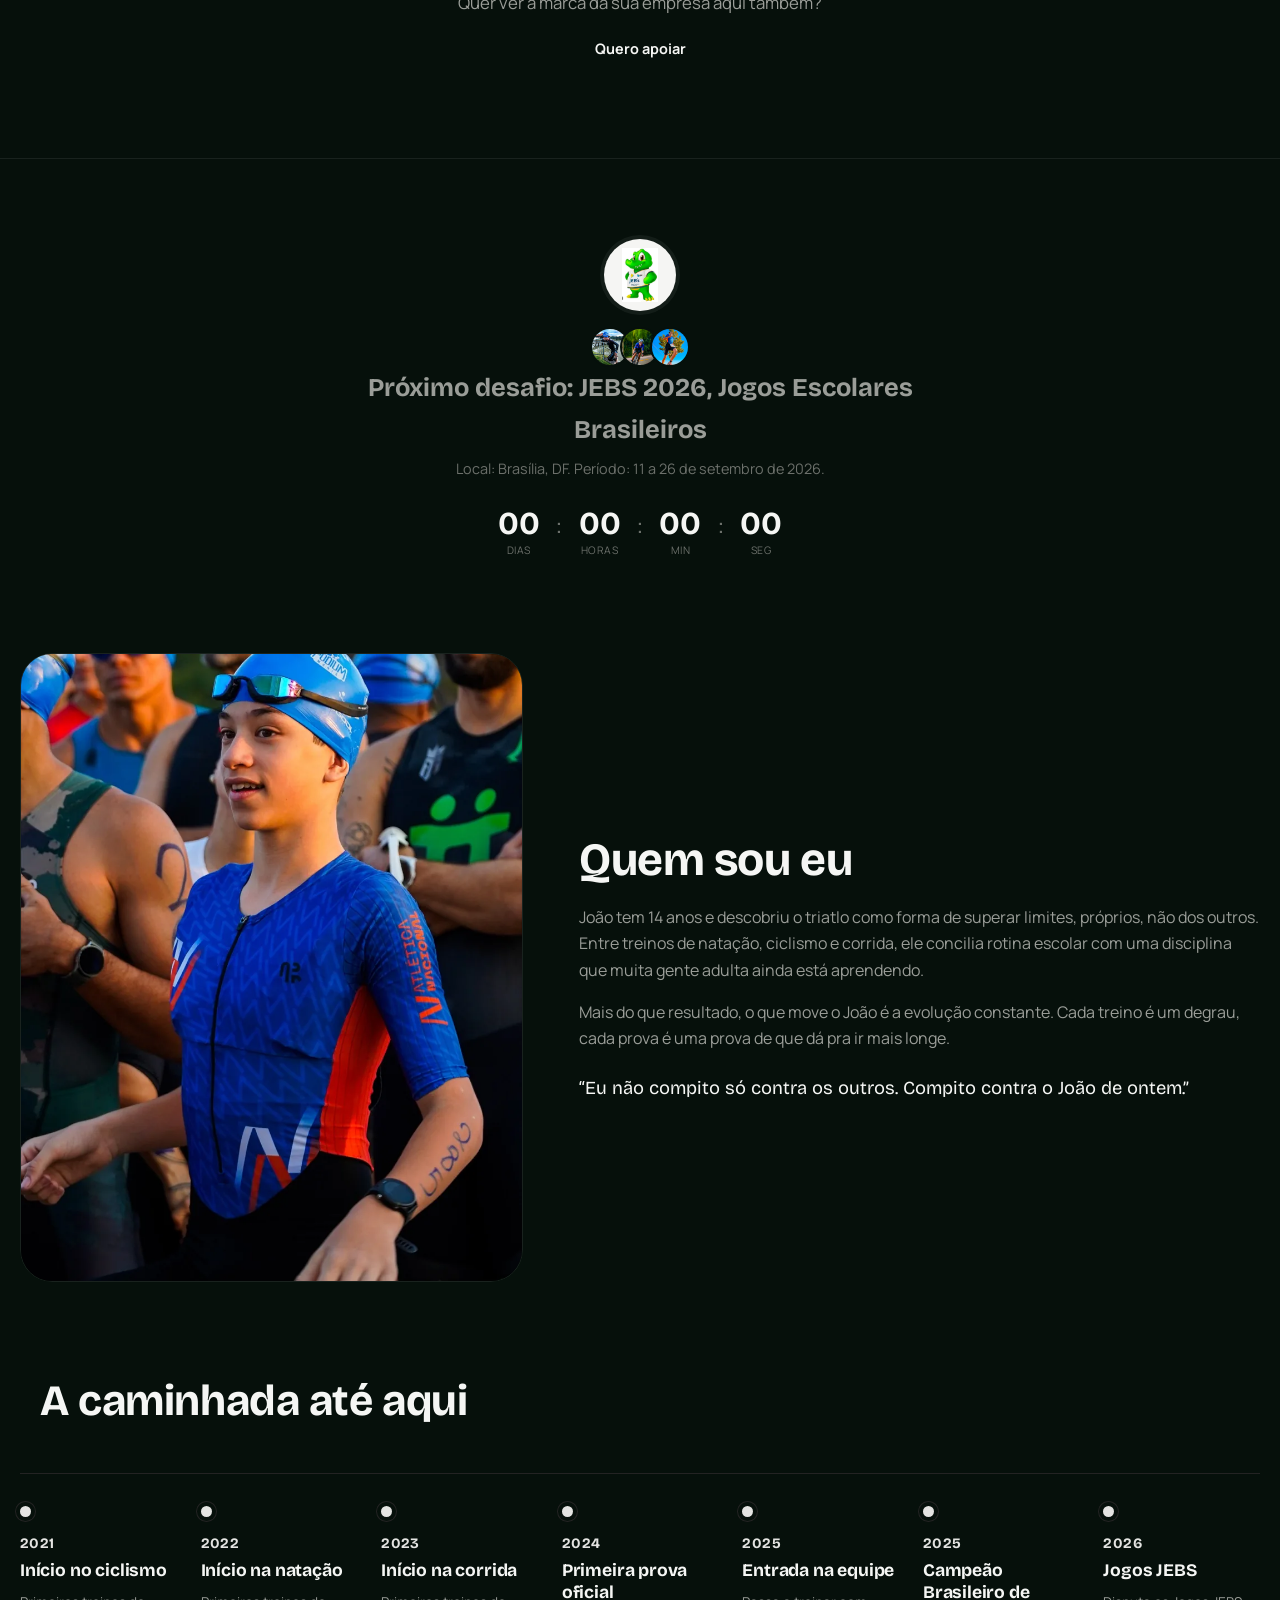
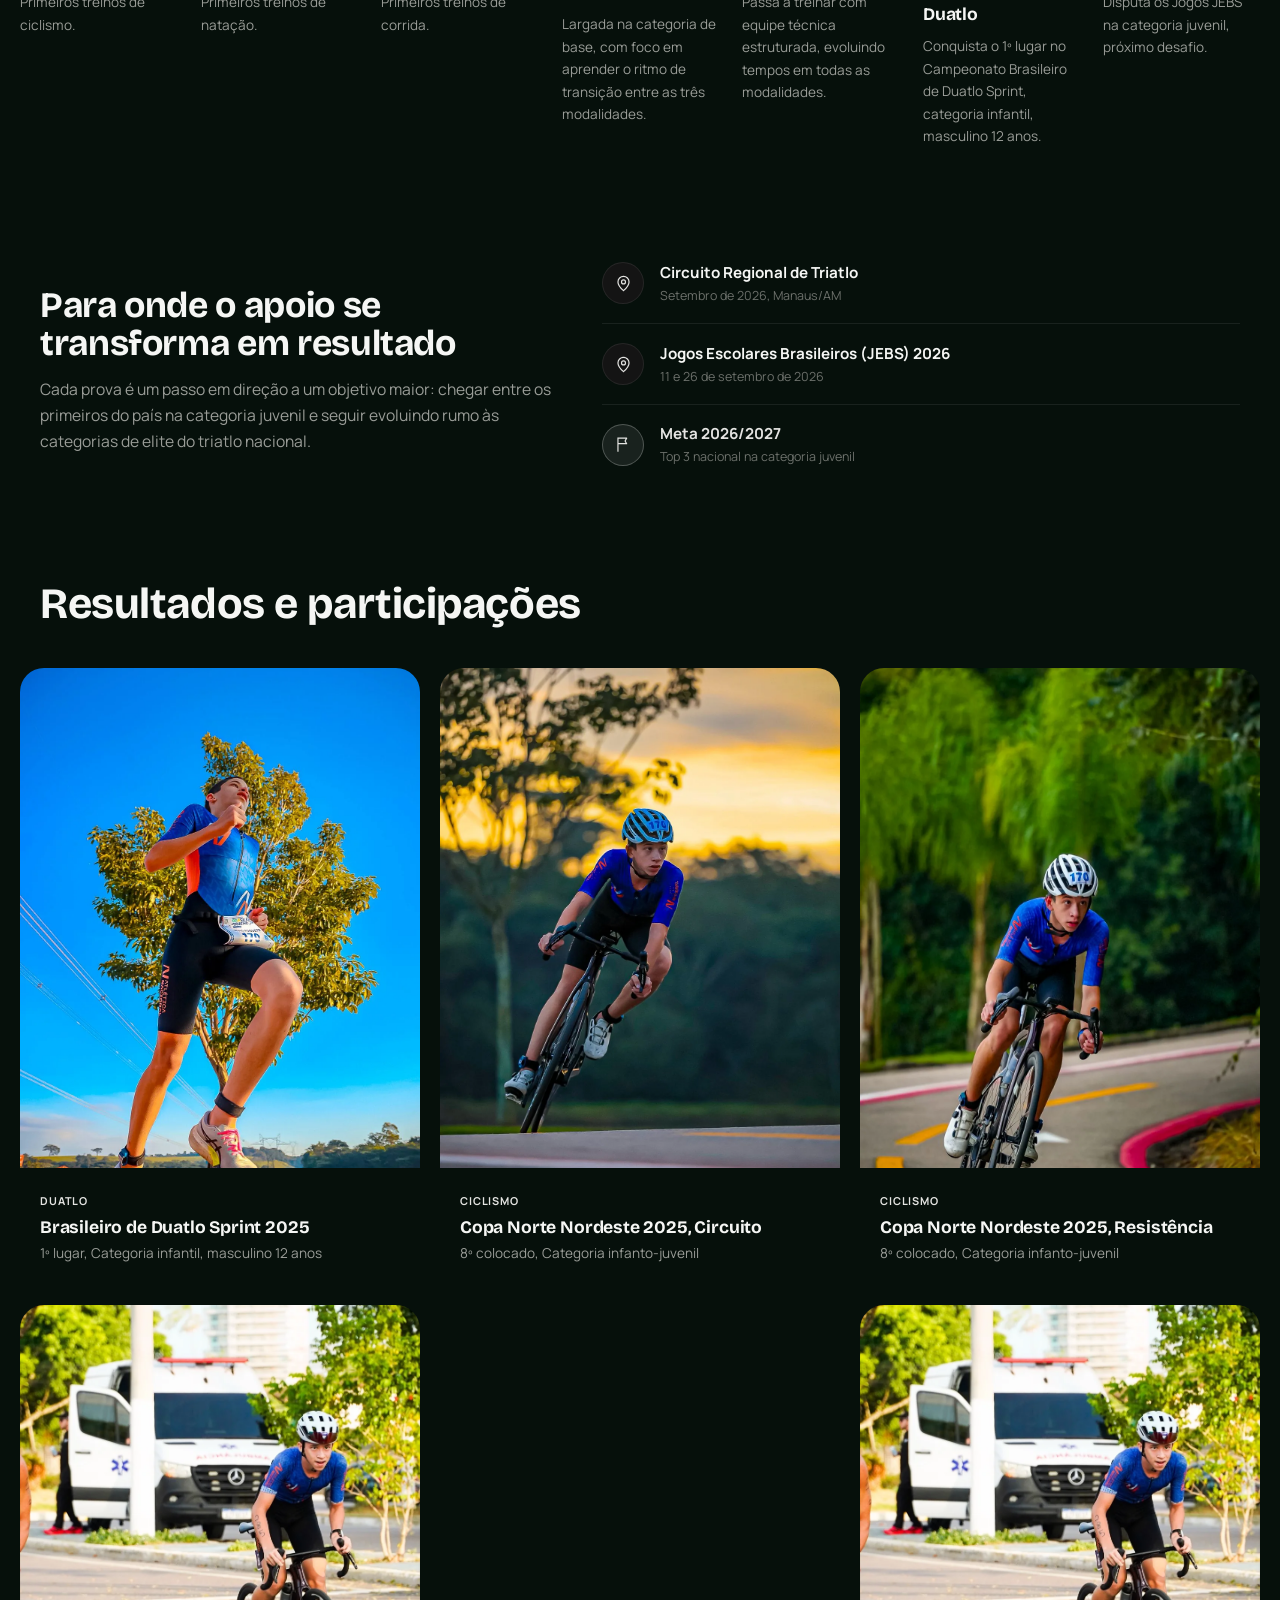
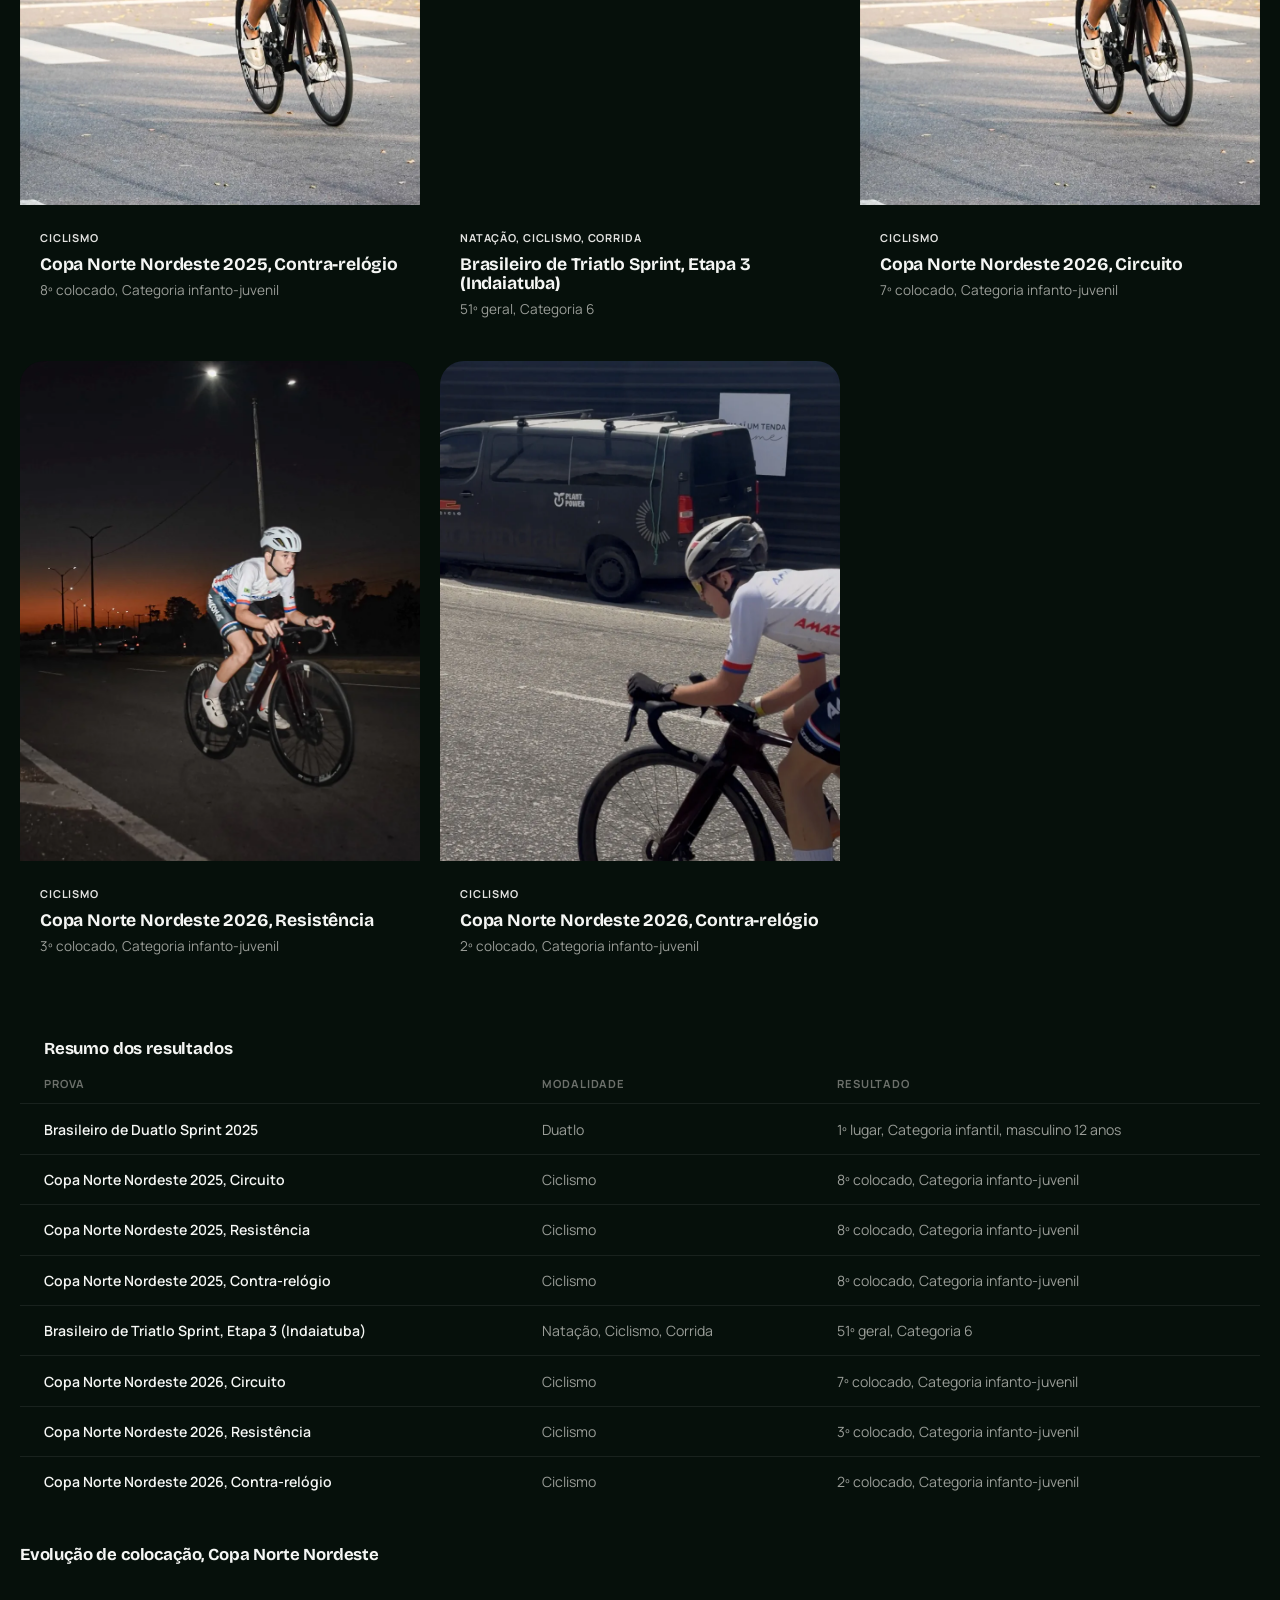
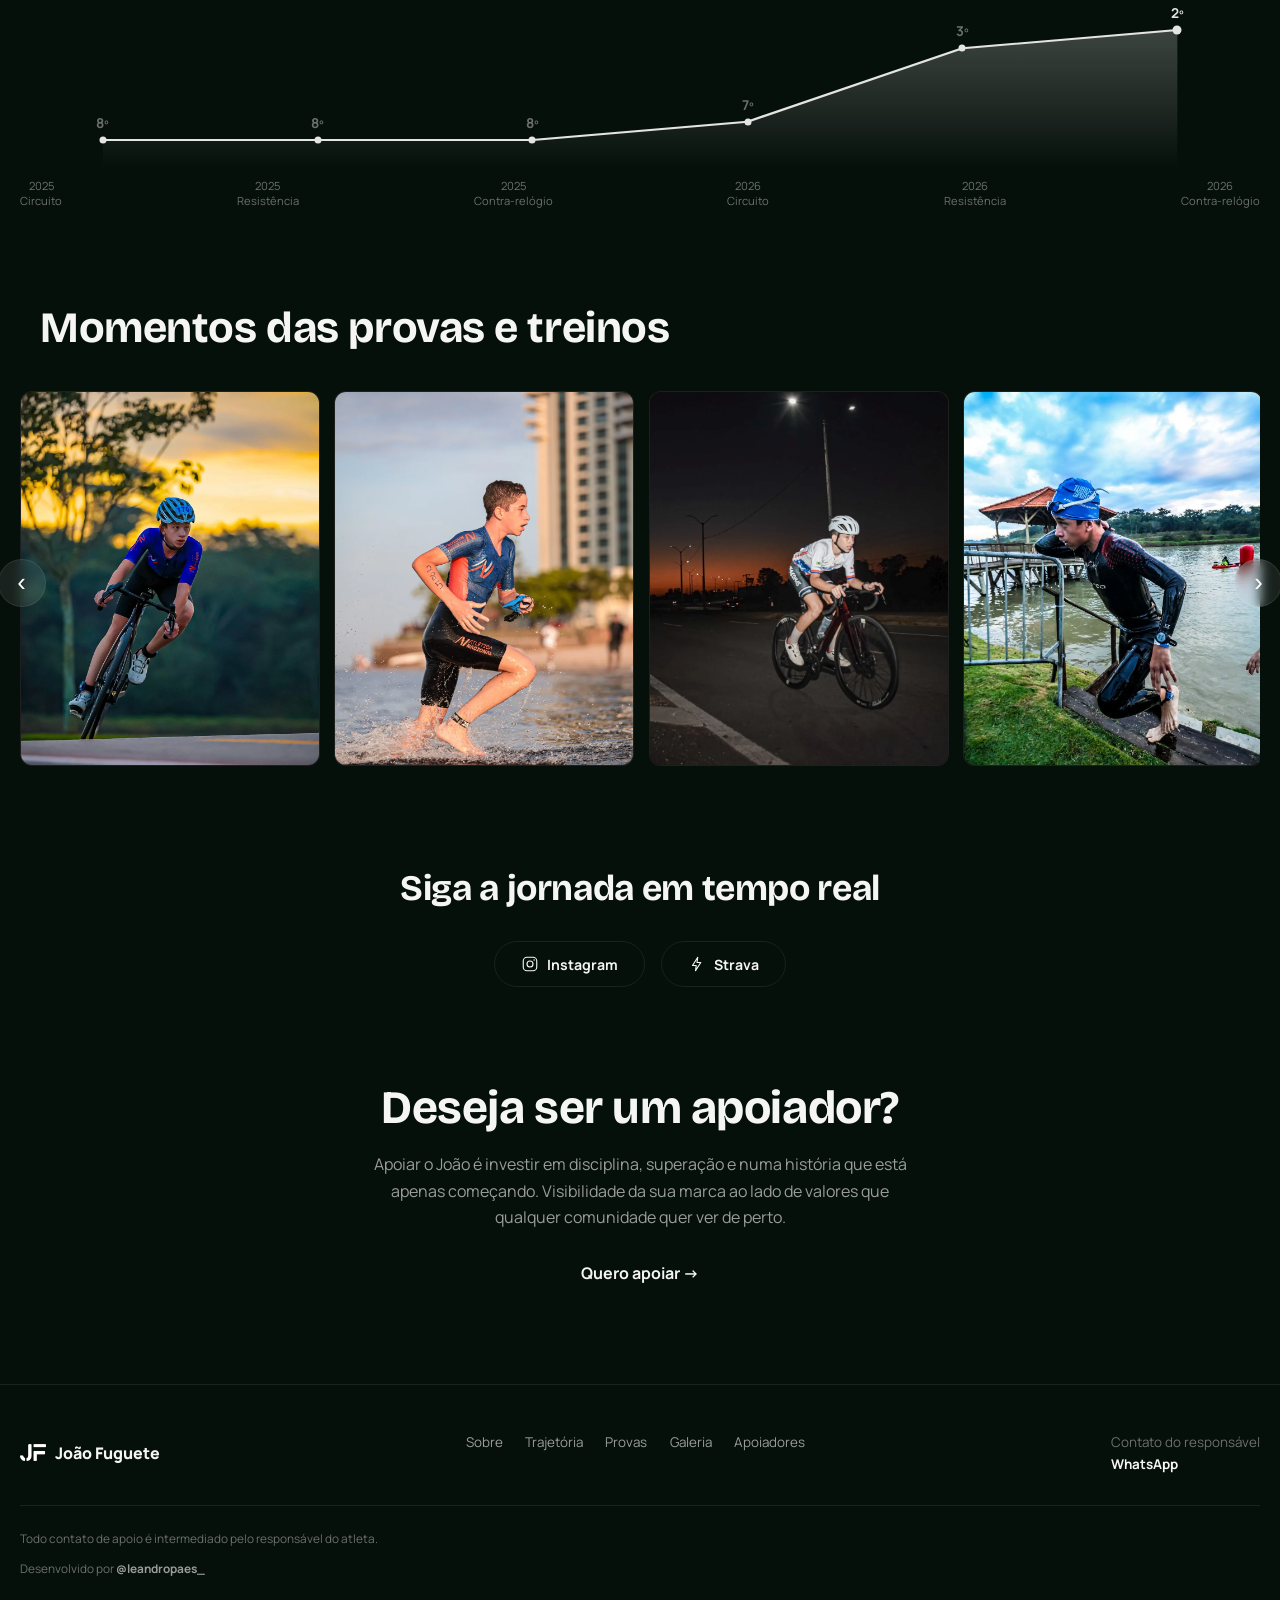
==== commit f8e1a2dd: "Add dedicated Atlética Nacional sponsor page Self-contained page in their own brand colors (navy #11" ====
--- a/index.html
+++ b/index.html
@@ -102,7 +102,7 @@
 
     <div class="supporters-gold" data-reveal>
       <span class="supporters-gold-badge" data-i18n="supporters.goldLabel">Patrocinador Gold</span>
-      <a href="#" class="supporter-card supporter-card--gold">
+      <a href="atletica-nacional.html" class="supporter-card supporter-card--gold">
         <img loading="lazy" decoding="async" src="fotos/apoiador-atletica-nacional.webp" data-i18n-alt="supporters.logo2Alt" alt="Atlética Nacional, apoiadora">
       </a>
     </div>
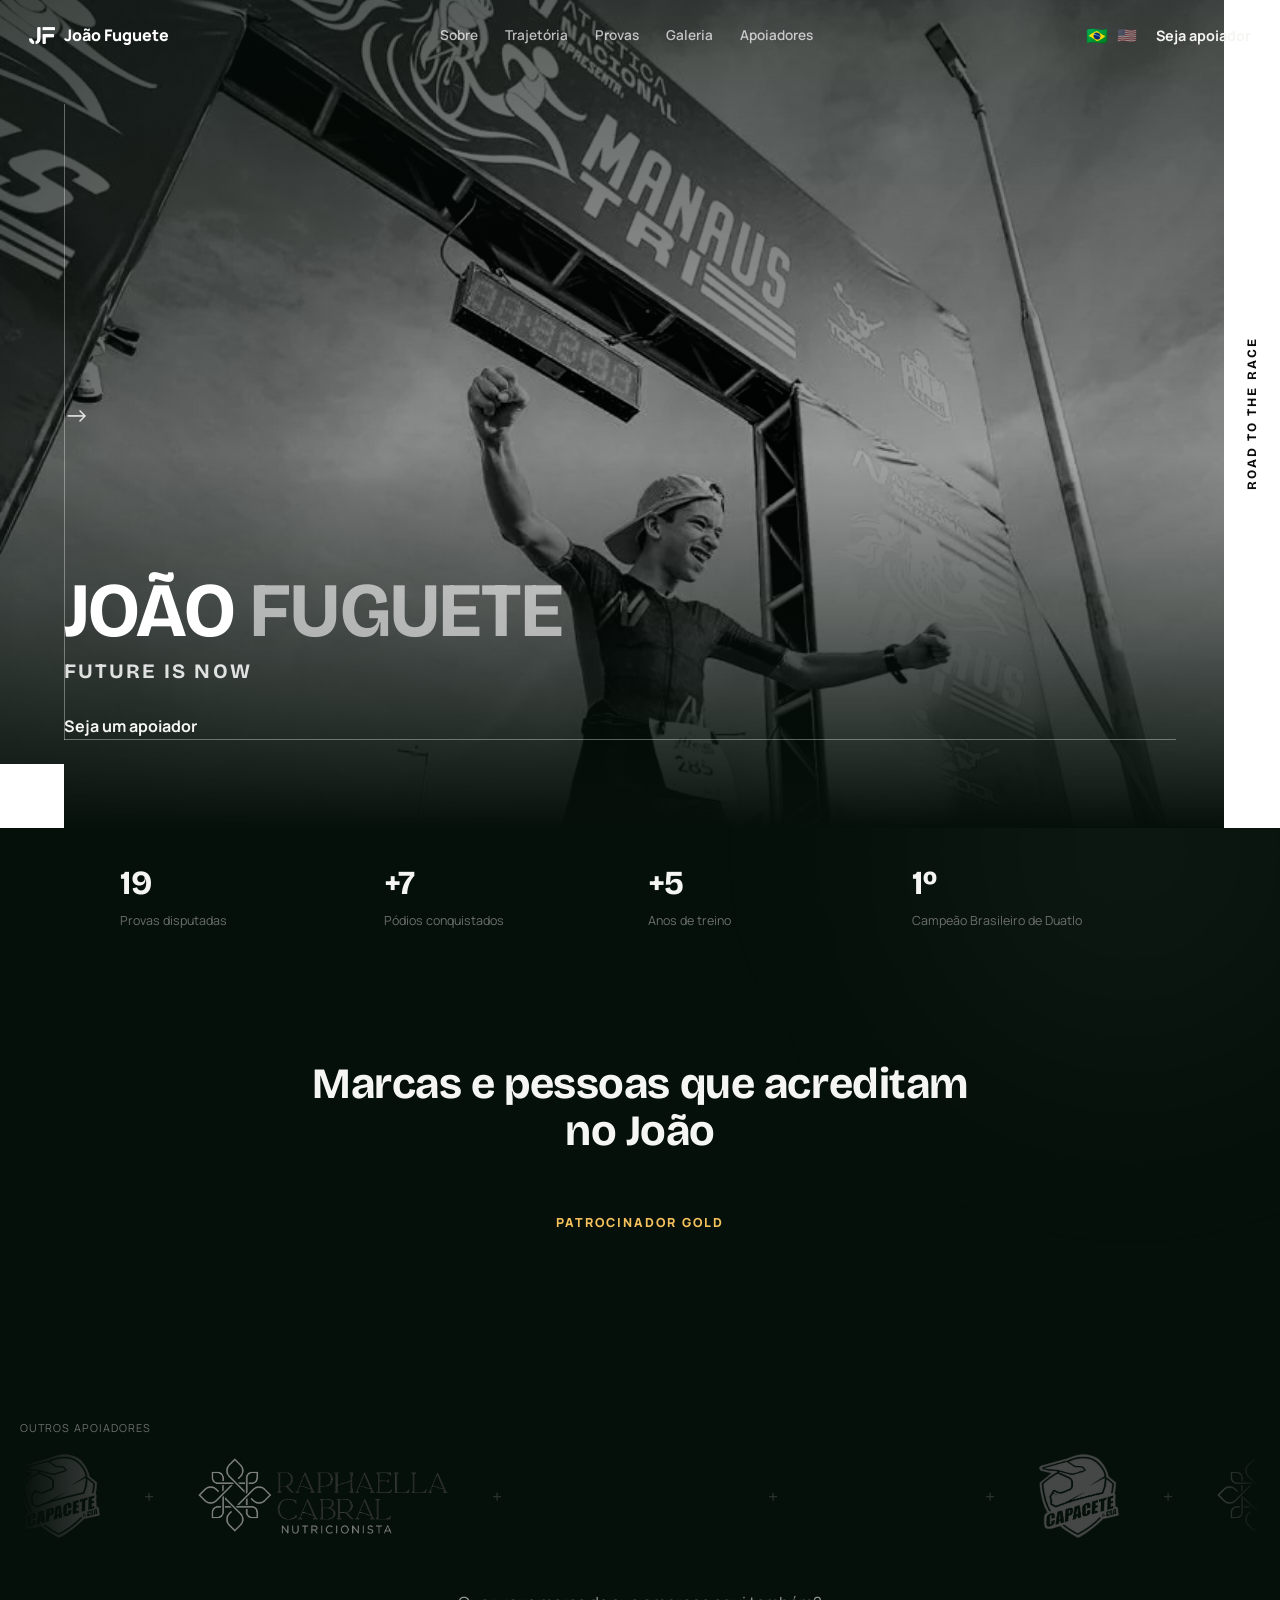
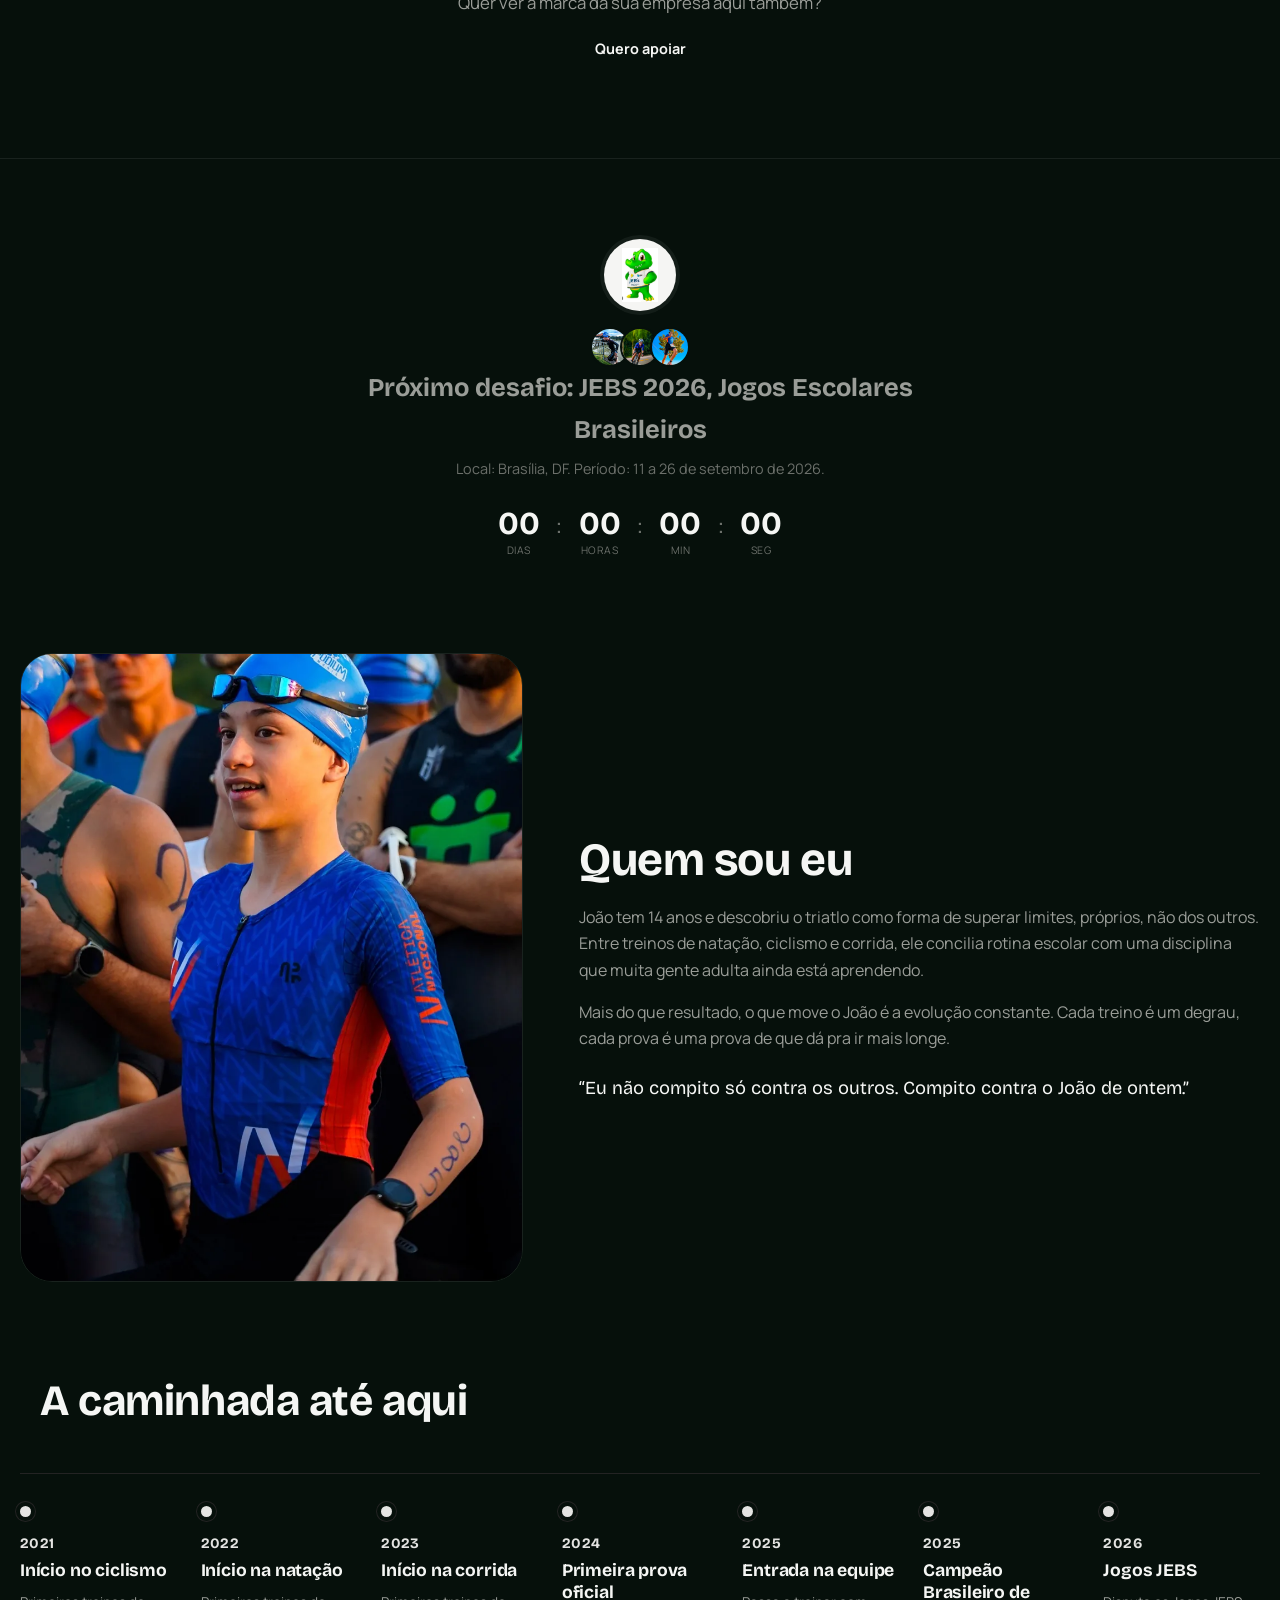
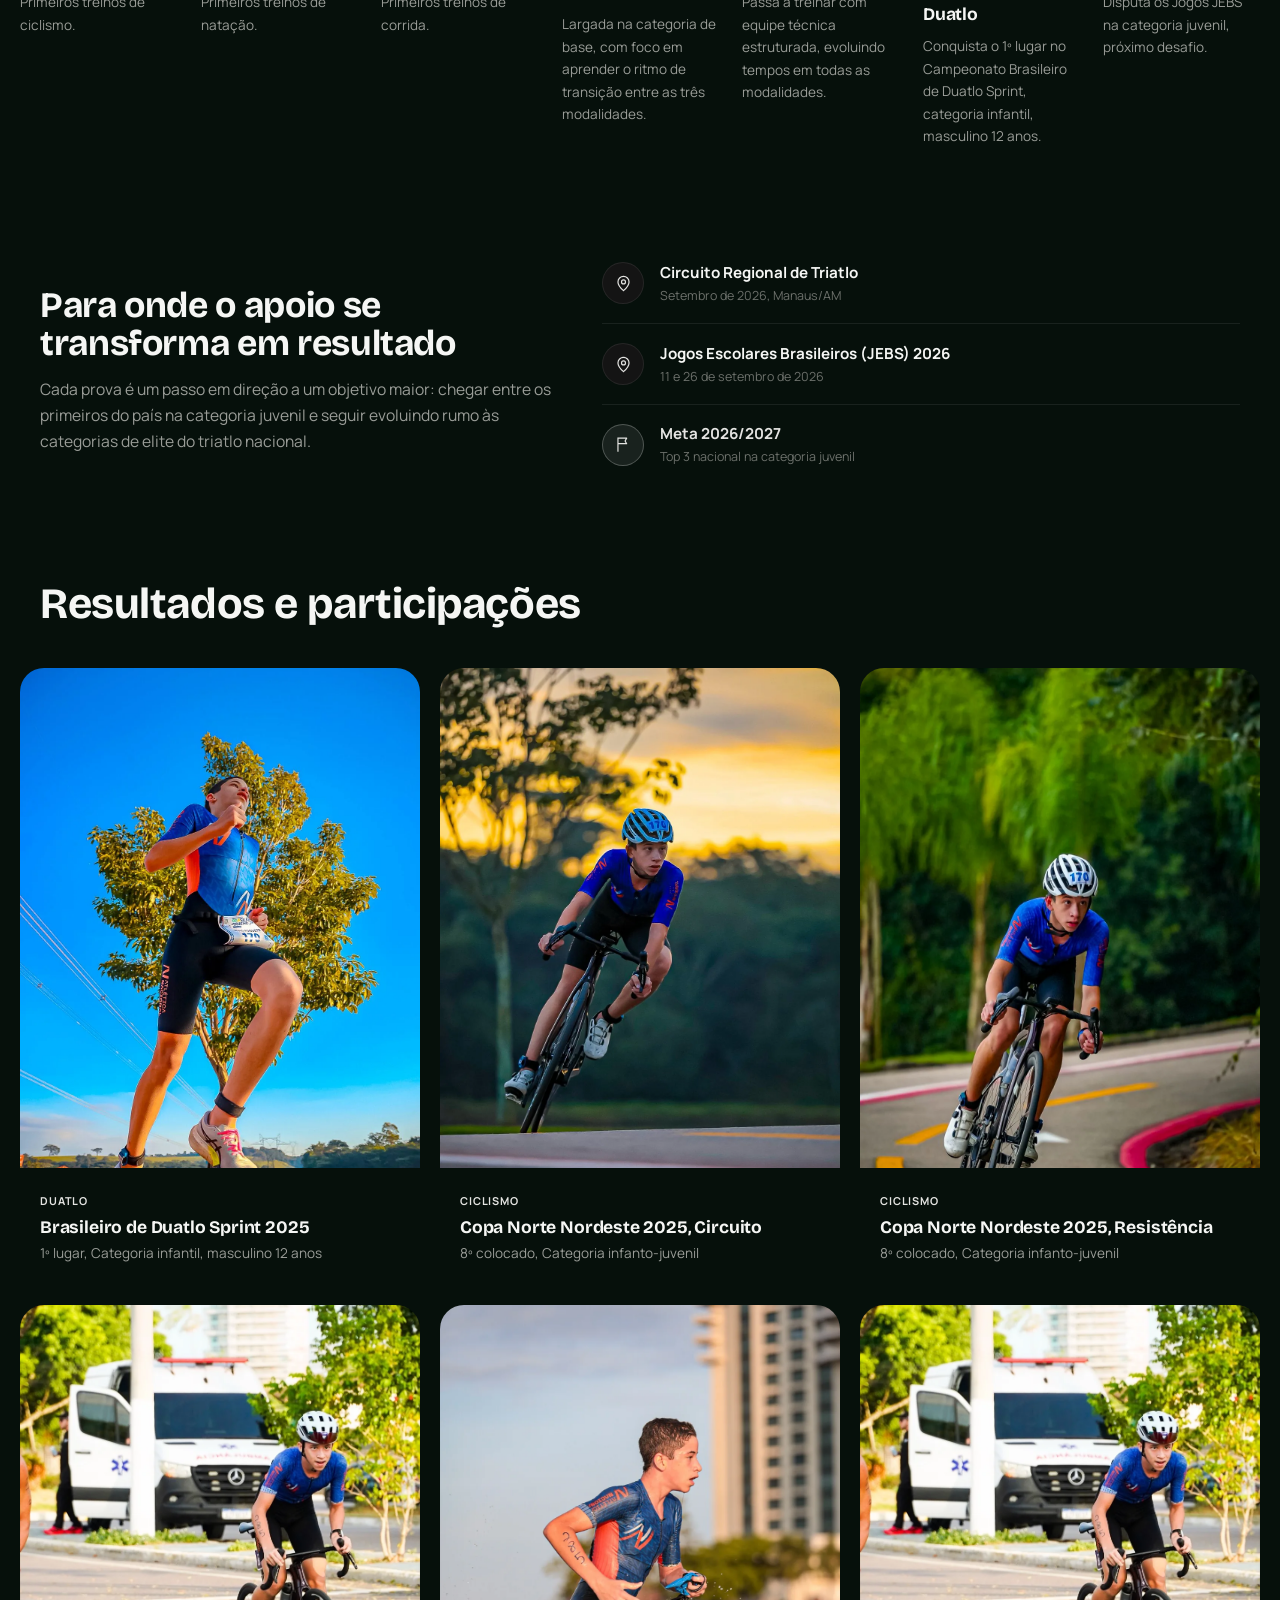
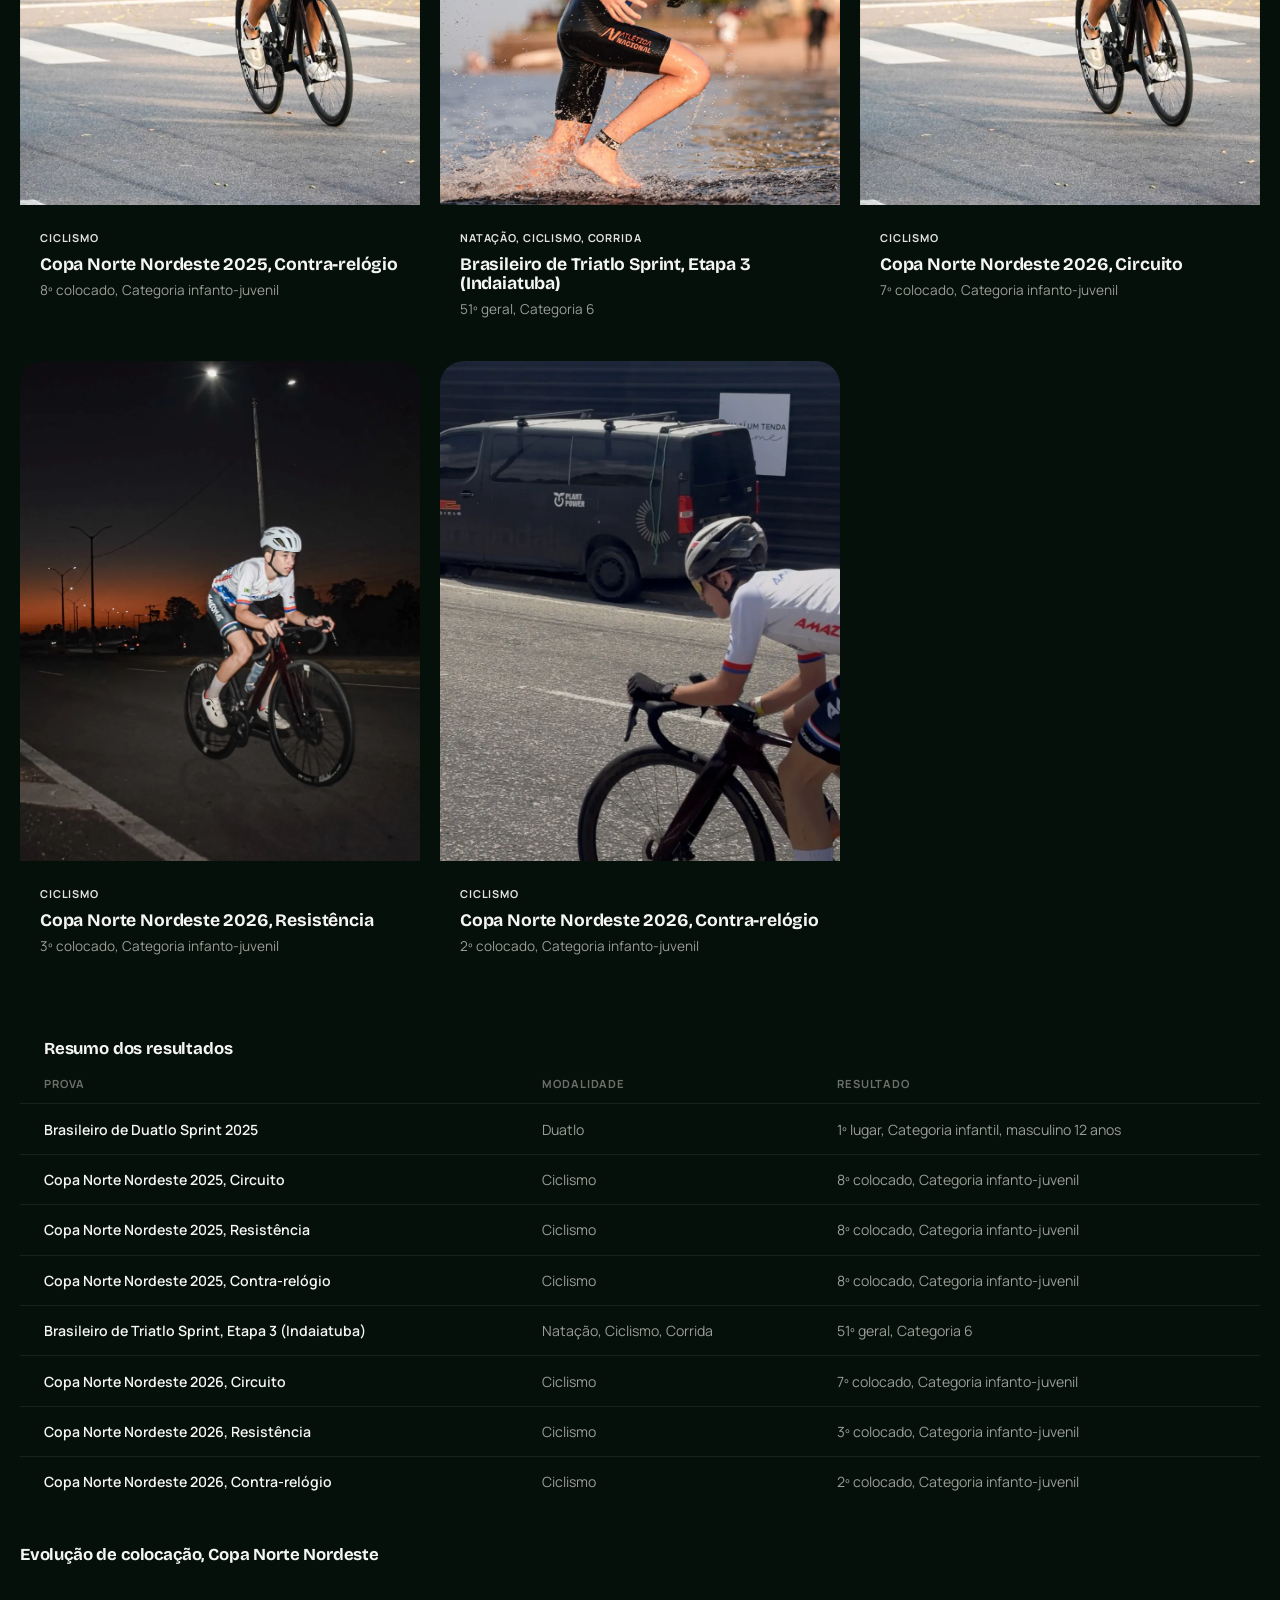
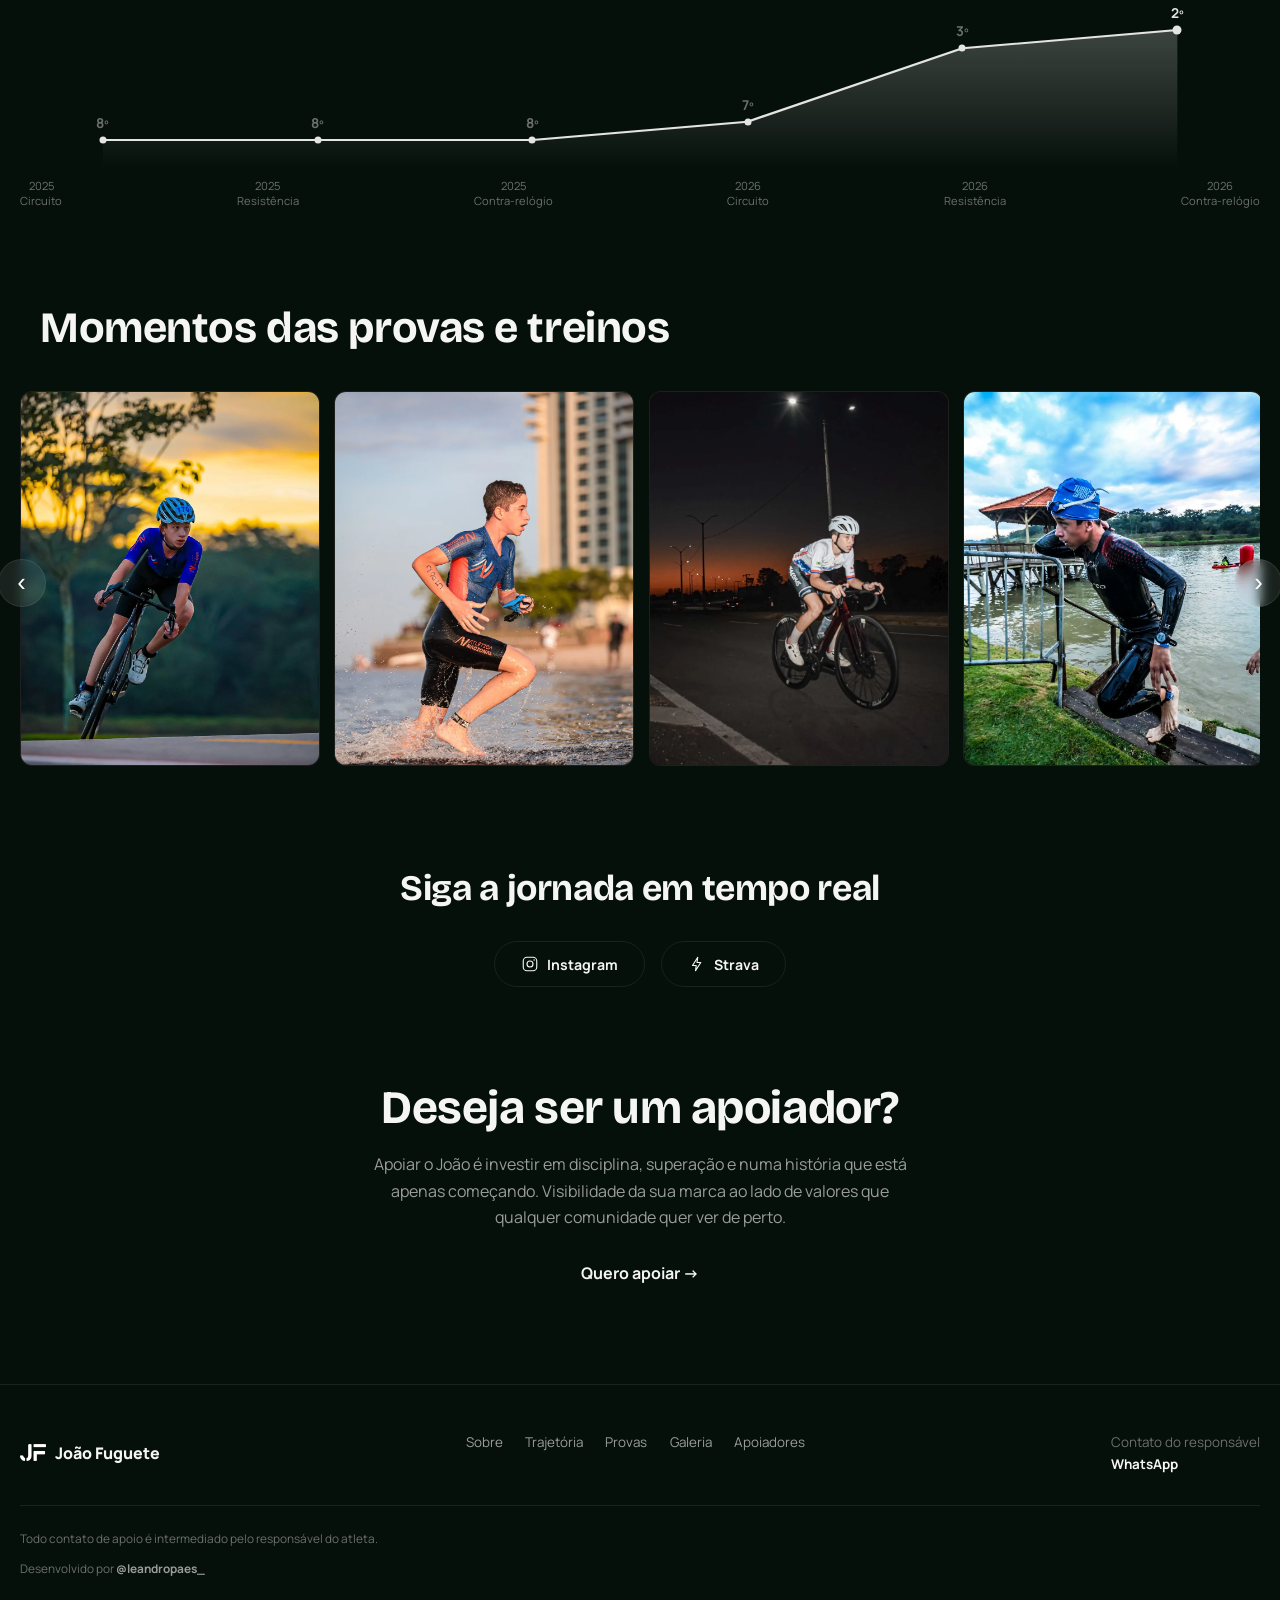
==== commit 7e4fedcb: "Overhaul Atlética Nacional page: nav, hero, plans grid, footer legal Atlética Nacional page: - New n" ====
--- a/index.html
+++ b/index.html
@@ -103,7 +103,7 @@
     <div class="supporters-gold" data-reveal>
       <span class="supporters-gold-badge" data-i18n="supporters.goldLabel">Patrocinador Gold</span>
       <a href="atletica-nacional.html" class="supporter-card supporter-card--gold">
-        <img loading="lazy" decoding="async" src="fotos/apoiador-atletica-nacional.webp" data-i18n-alt="supporters.logo2Alt" alt="Atlética Nacional, apoiadora">
+        <img width="280" height="108" decoding="async" src="fotos/apoiador-atletica-nacional.webp" data-i18n-alt="supporters.logo2Alt" alt="Atlética Nacional, apoiadora">
       </a>
     </div>
 
--- a/style.css
+++ b/style.css
@@ -601,7 +601,7 @@
 .social-link:hover { border-color: var(--brand); color: var(--brand); }
 
 /* Supporters */
-.supporters { max-width: 1320px; margin: 6rem auto; padding: 0 1.25rem; text-align: center; }
+.supporters { max-width: 1320px; margin: 6rem auto; padding: 0 1.25rem; }
 .supporters .section-head { text-align: center; margin: 0 auto 2.2rem; }
 .supporters .section-head h2 { margin: 0 auto; }
 .supporters-marquee {
@@ -647,24 +647,12 @@
   pointer-events: none;
 }
 
-/* Gold sponsor: pulled out of the scrolling strip into its own featured slot,
-   with an ambient glow in Atlética Nacional's own brand colors behind it. */
+/* Gold sponsor: pulled out of the scrolling strip into its own featured slot */
 .supporters-gold {
-  position: relative;
   display: flex; flex-direction: column; align-items: center; gap: 0.9rem;
+  width: fit-content;
   padding: 1.5rem 1rem;
-  margin-bottom: 2.6rem;
-}
-.supporters-gold::before {
-  content: '';
-  position: absolute;
-  inset: -30px;
-  z-index: -1;
-  background:
-    radial-gradient(ellipse 60% 70% at 30% 40%, rgba(255,110,11,0.22) 0%, transparent 70%),
-    radial-gradient(ellipse 60% 70% at 70% 60%, rgba(17,46,81,0.55) 0%, transparent 70%);
-  filter: blur(30px);
-  pointer-events: none;
+  margin: 0 auto 2.6rem;
 }
 .supporters-gold-badge {
   font-size: 0.78rem; letter-spacing: 0.16em; text-transform: uppercase;
@@ -674,7 +662,7 @@
   opacity: 1; filter: none;
 }
 .supporter-card--gold:hover { transform: translateY(-3px); }
-.supporter-card--gold img { height: 108px; max-width: 320px; }
+.supporter-card--gold img { width: 280px; height: 108px; object-fit: contain; }
 .supporters-subhead {
   font-size: 0.68rem; letter-spacing: 0.1em; text-transform: uppercase;
   color: var(--text-dim); margin-bottom: 1.1rem;
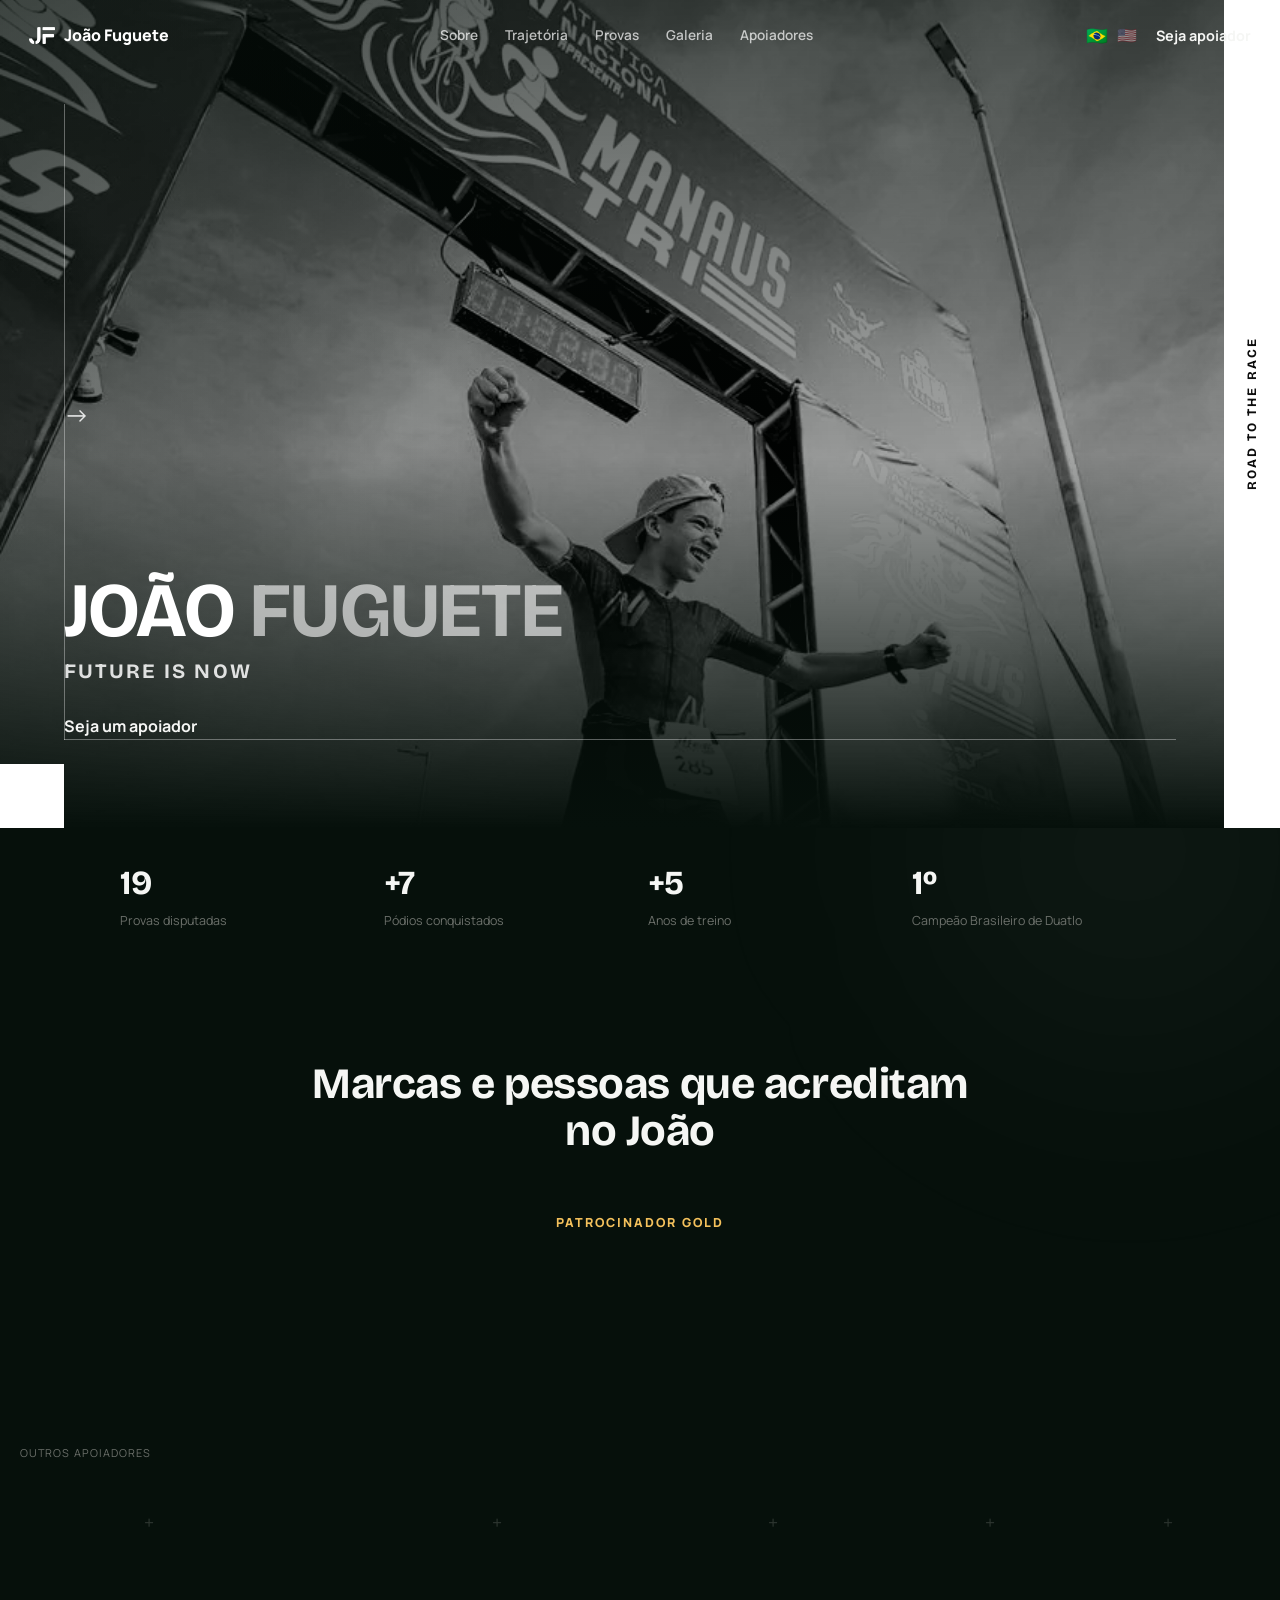
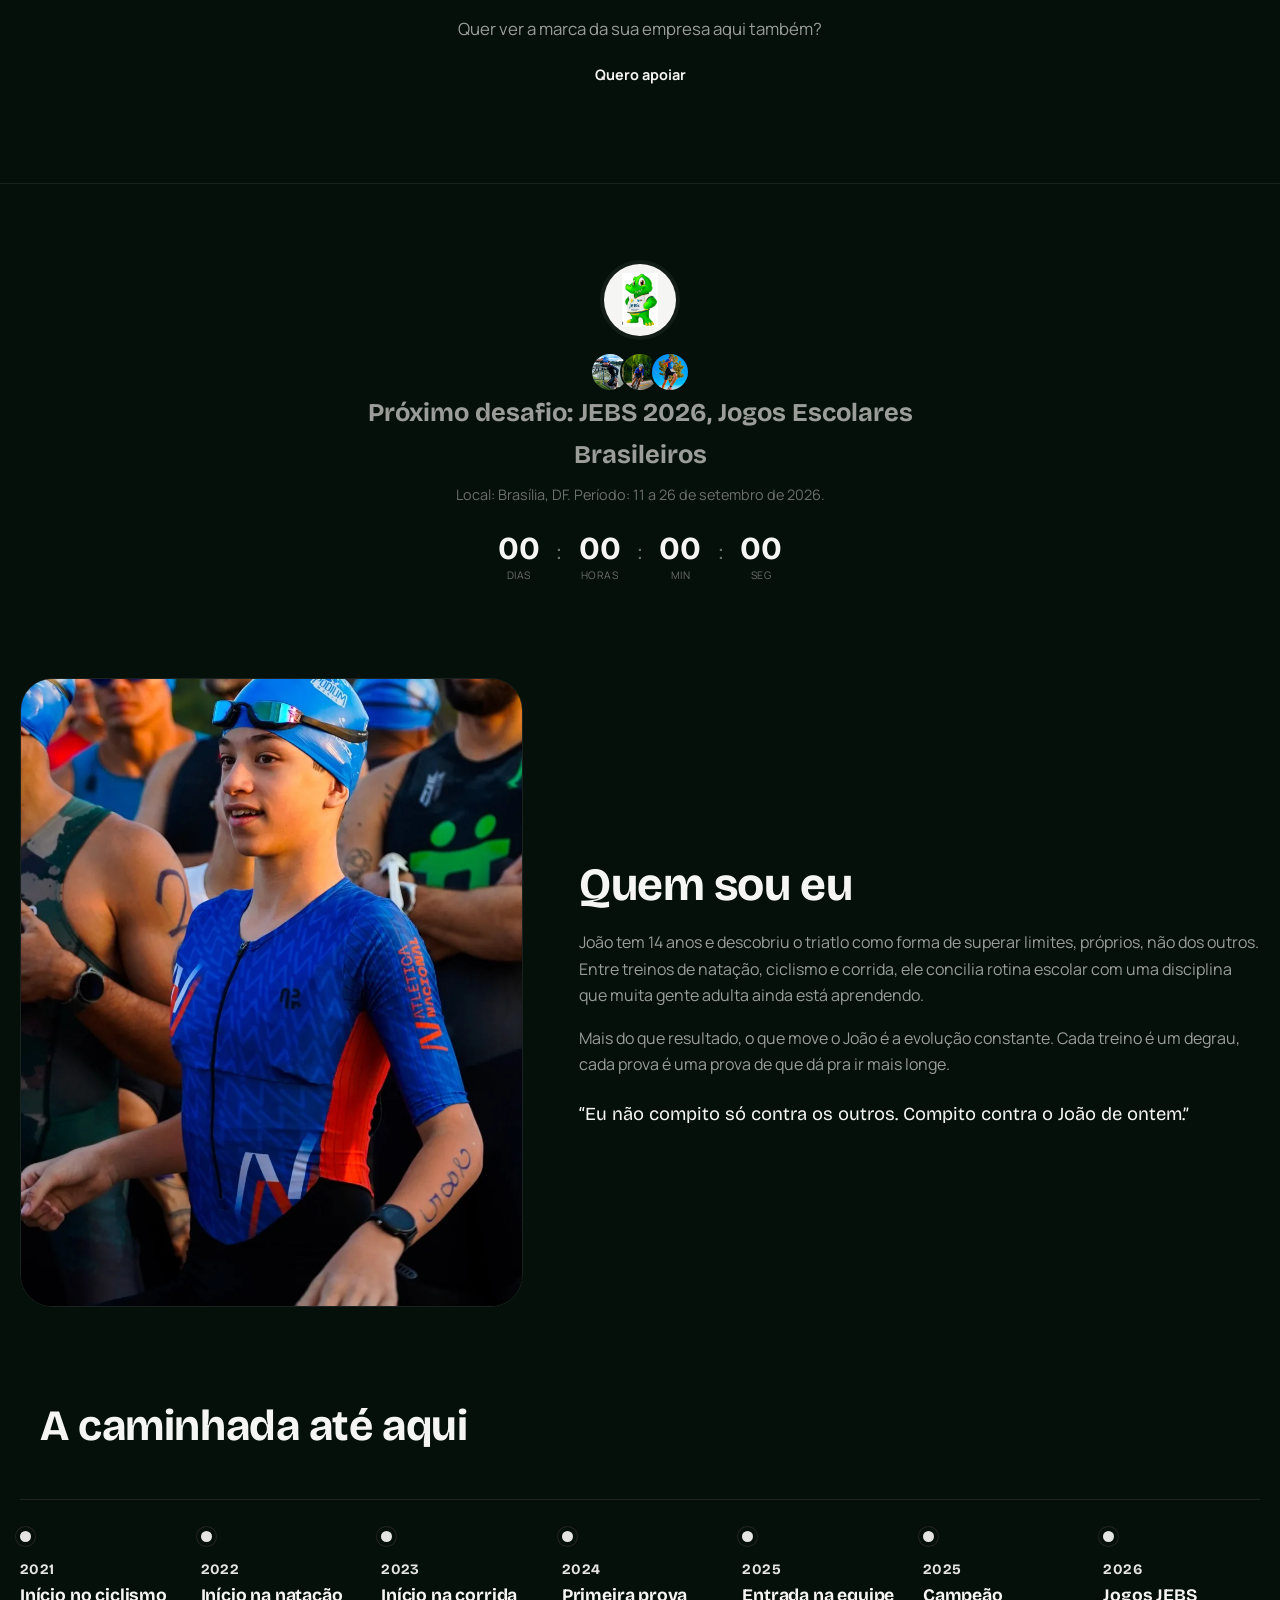
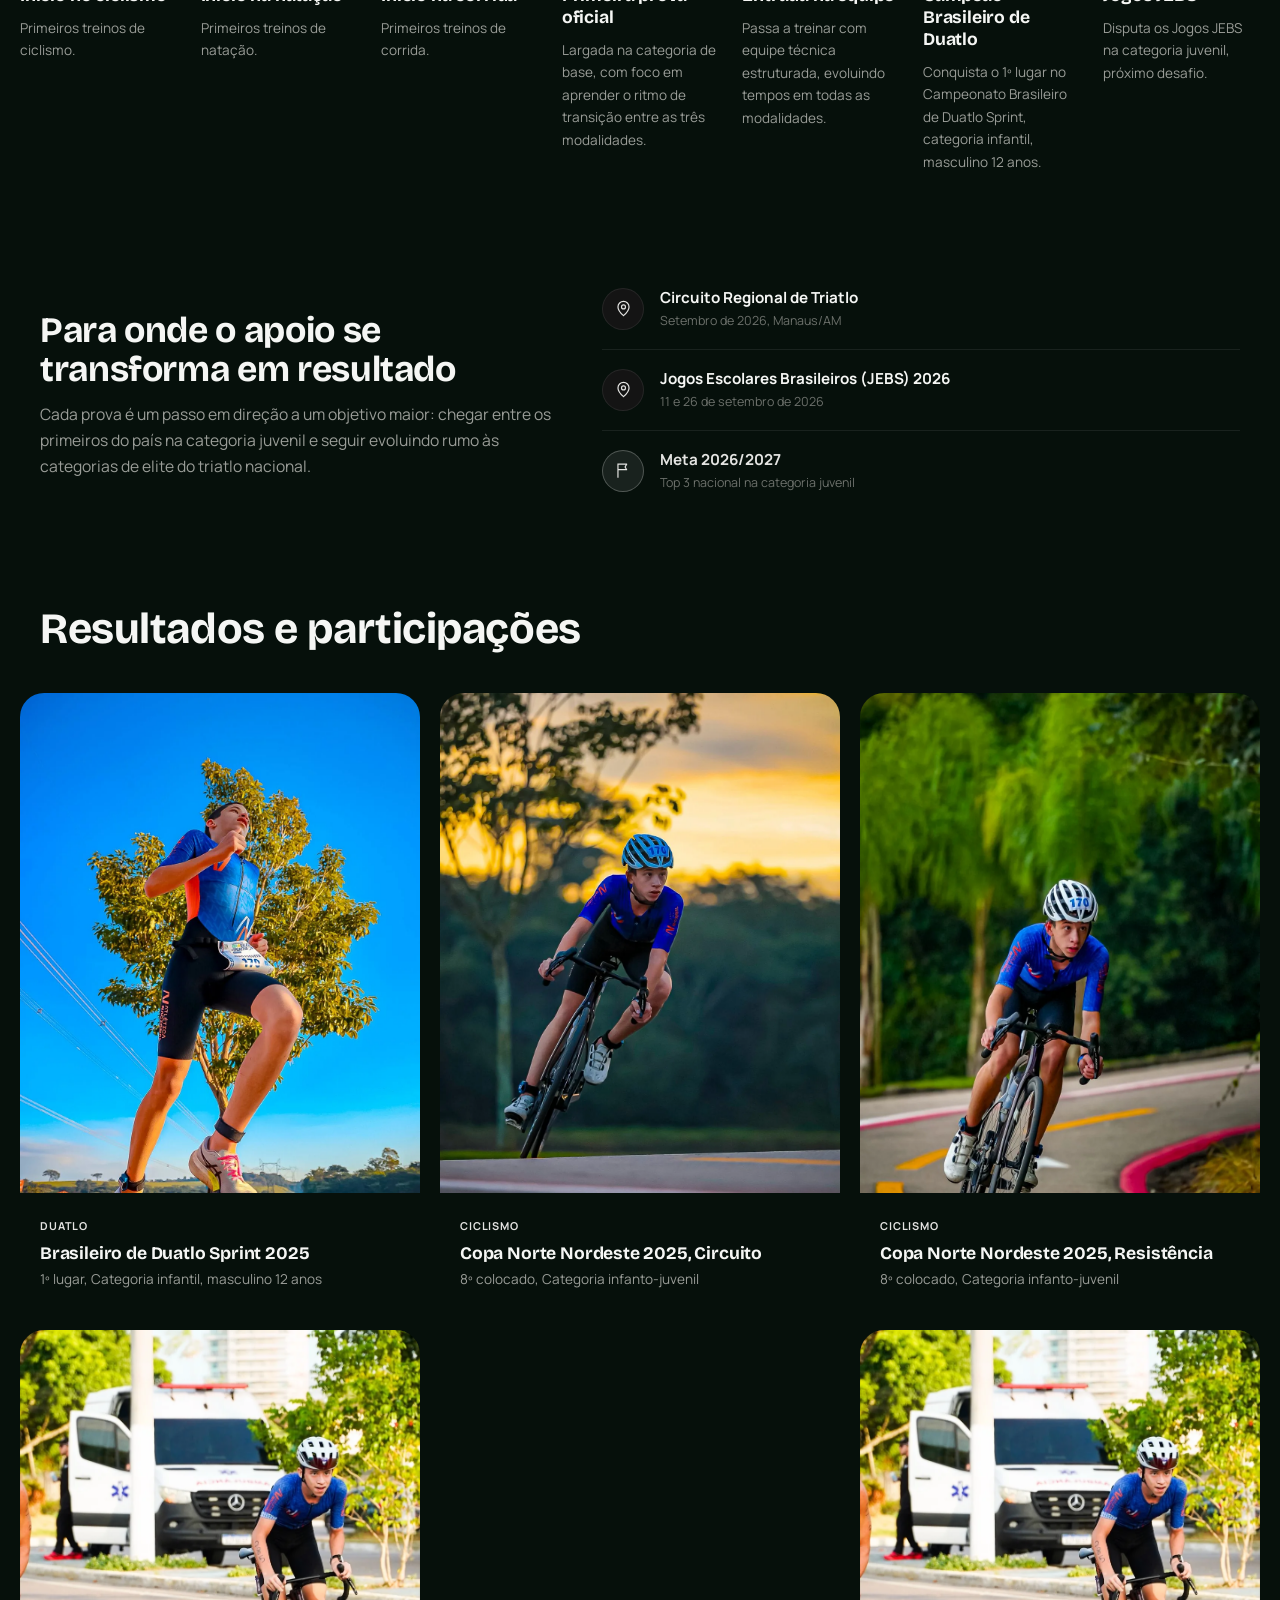
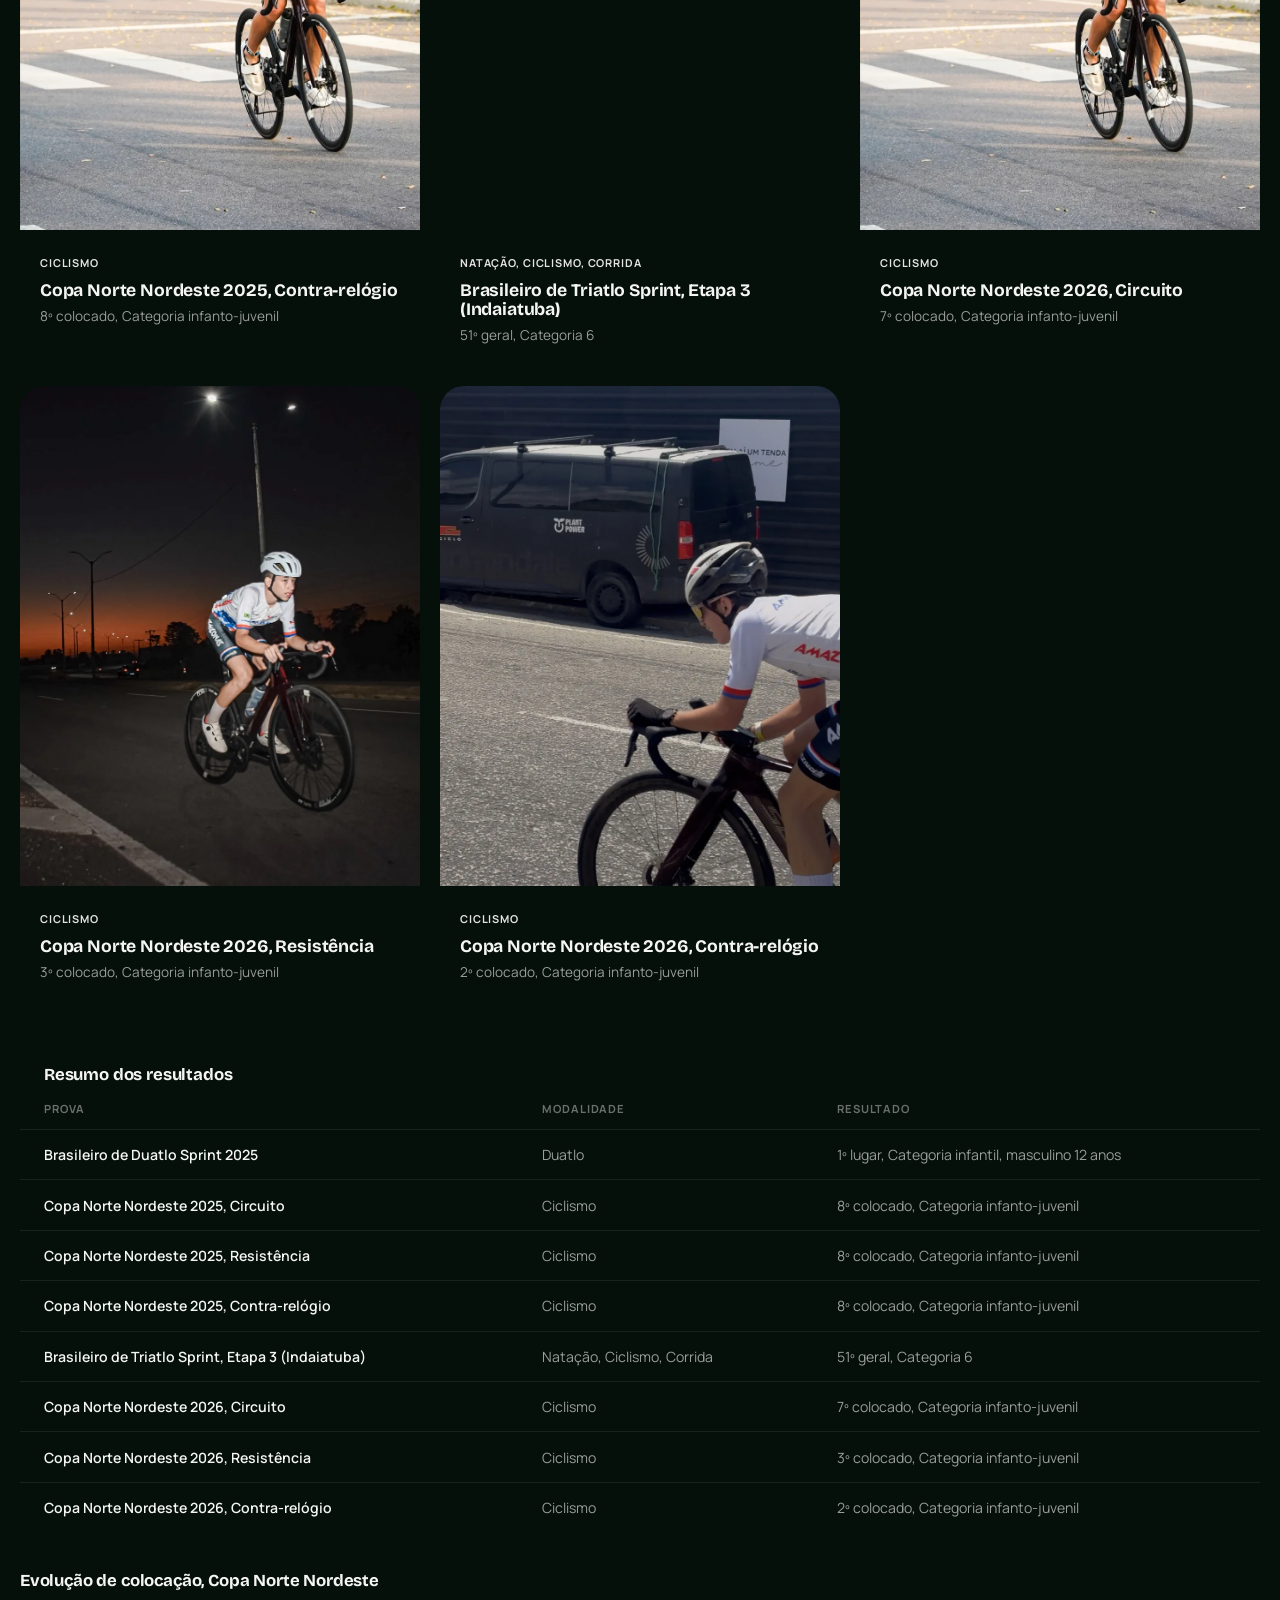
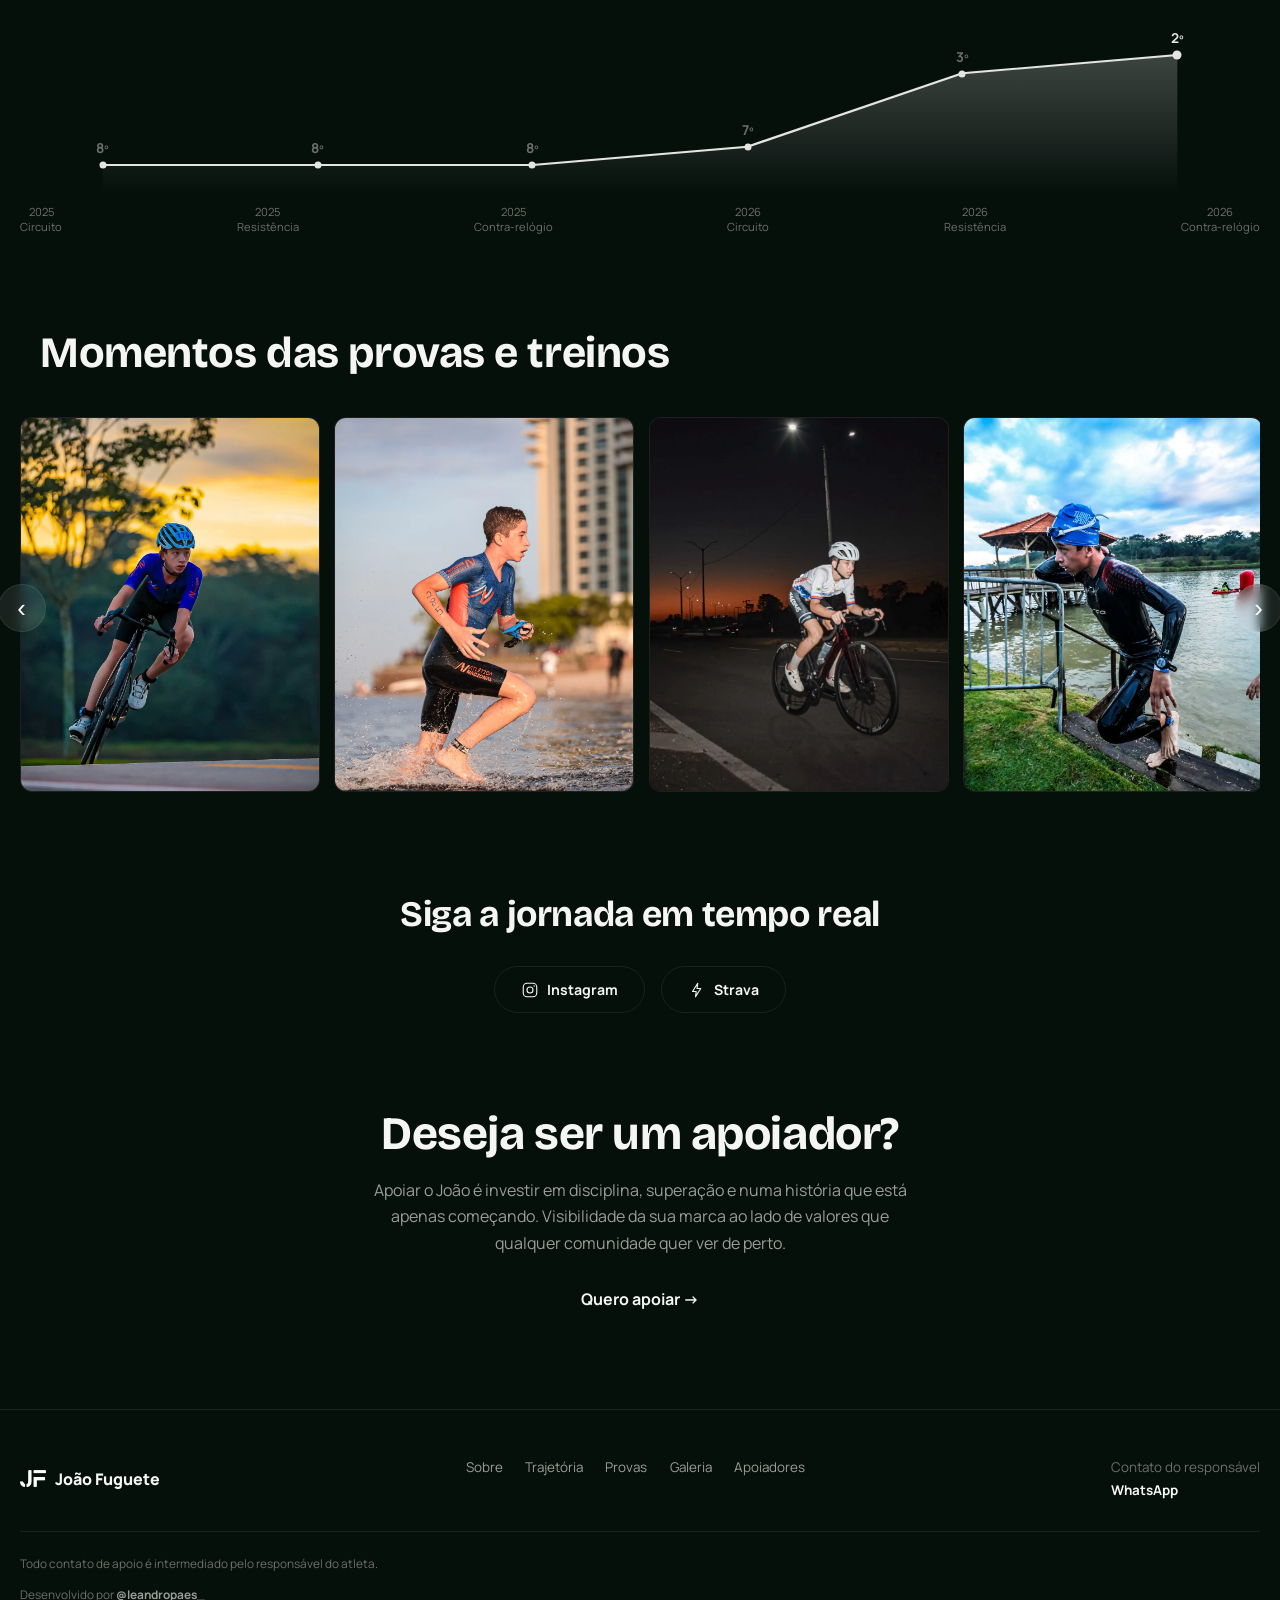
==== commit 2e6ea518: "Add hover hint on Gold sponsor card Shows "Conheça →" / "Learn more →" beneath the Atlética Nacional" ====
--- a/index.html
+++ b/index.html
@@ -104,6 +104,7 @@
       <span class="supporters-gold-badge" data-i18n="supporters.goldLabel">Patrocinador Gold</span>
       <a href="atletica-nacional.html" class="supporter-card supporter-card--gold">
         <img width="280" height="108" decoding="async" src="fotos/apoiador-atletica-nacional.webp" data-i18n-alt="supporters.logo2Alt" alt="Atlética Nacional, apoiadora">
+        <span class="supporter-card--gold-hint" data-i18n="supporters.goldHint">Conheça &#8594;</span>
       </a>
     </div>
 
--- a/style.css
+++ b/style.css
@@ -659,10 +659,26 @@
   font-weight: 800; color: #f4c15c;
 }
 .supporter-card--gold {
+  position: relative;
   opacity: 1; filter: none;
+  padding-bottom: 1.6rem;
 }
 .supporter-card--gold:hover { transform: translateY(-3px); }
 .supporter-card--gold img { width: 280px; height: 108px; object-fit: contain; }
+.supporter-card--gold-hint {
+  position: absolute; left: 50%; bottom: 0;
+  transform: translate(-50%, 4px);
+  font-size: 0.75rem; font-weight: 700; letter-spacing: 0.04em;
+  color: #f4c15c;
+  opacity: 0;
+  transition: opacity 0.2s ease, transform 0.2s ease;
+  pointer-events: none;
+  white-space: nowrap;
+}
+.supporter-card--gold:hover .supporter-card--gold-hint,
+.supporter-card--gold:focus-visible .supporter-card--gold-hint {
+  opacity: 1; transform: translate(-50%, 0);
+}
 .supporters-subhead {
   font-size: 0.68rem; letter-spacing: 0.1em; text-transform: uppercase;
   color: var(--text-dim); margin-bottom: 1.1rem;
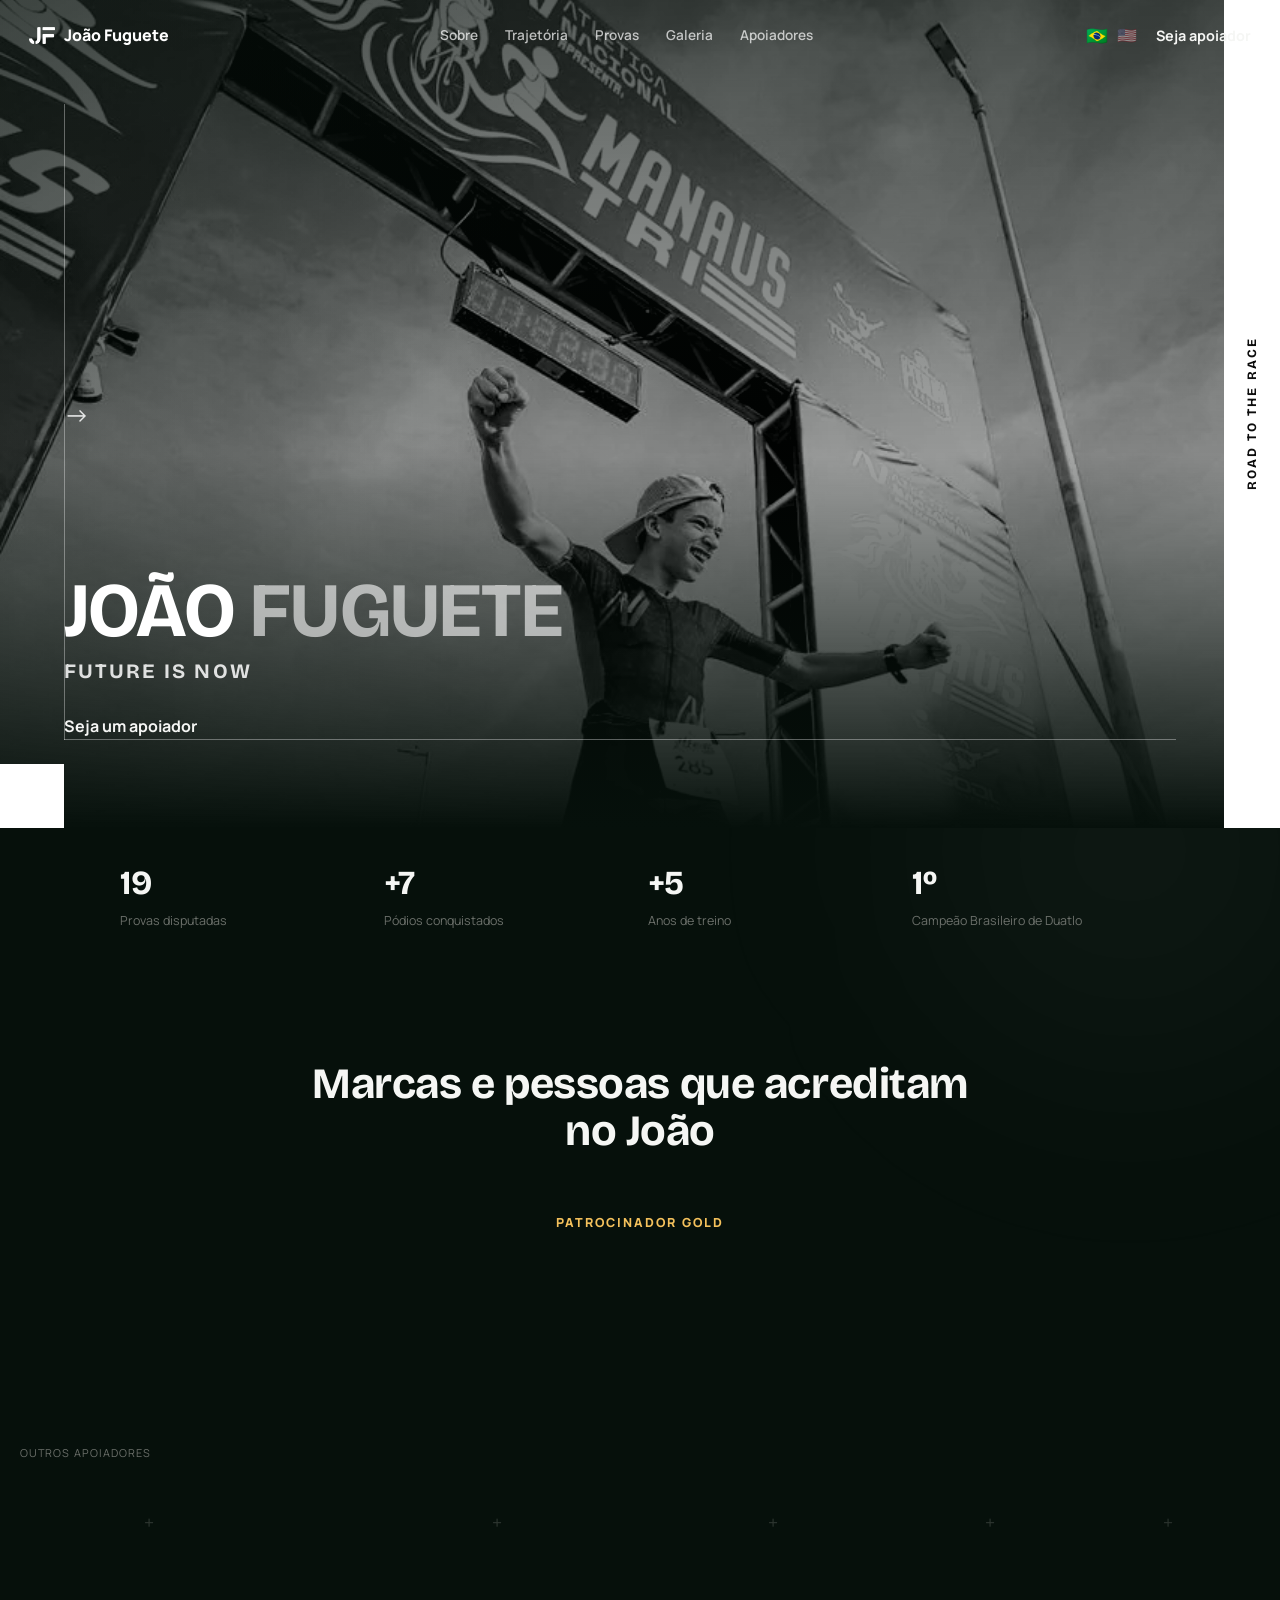
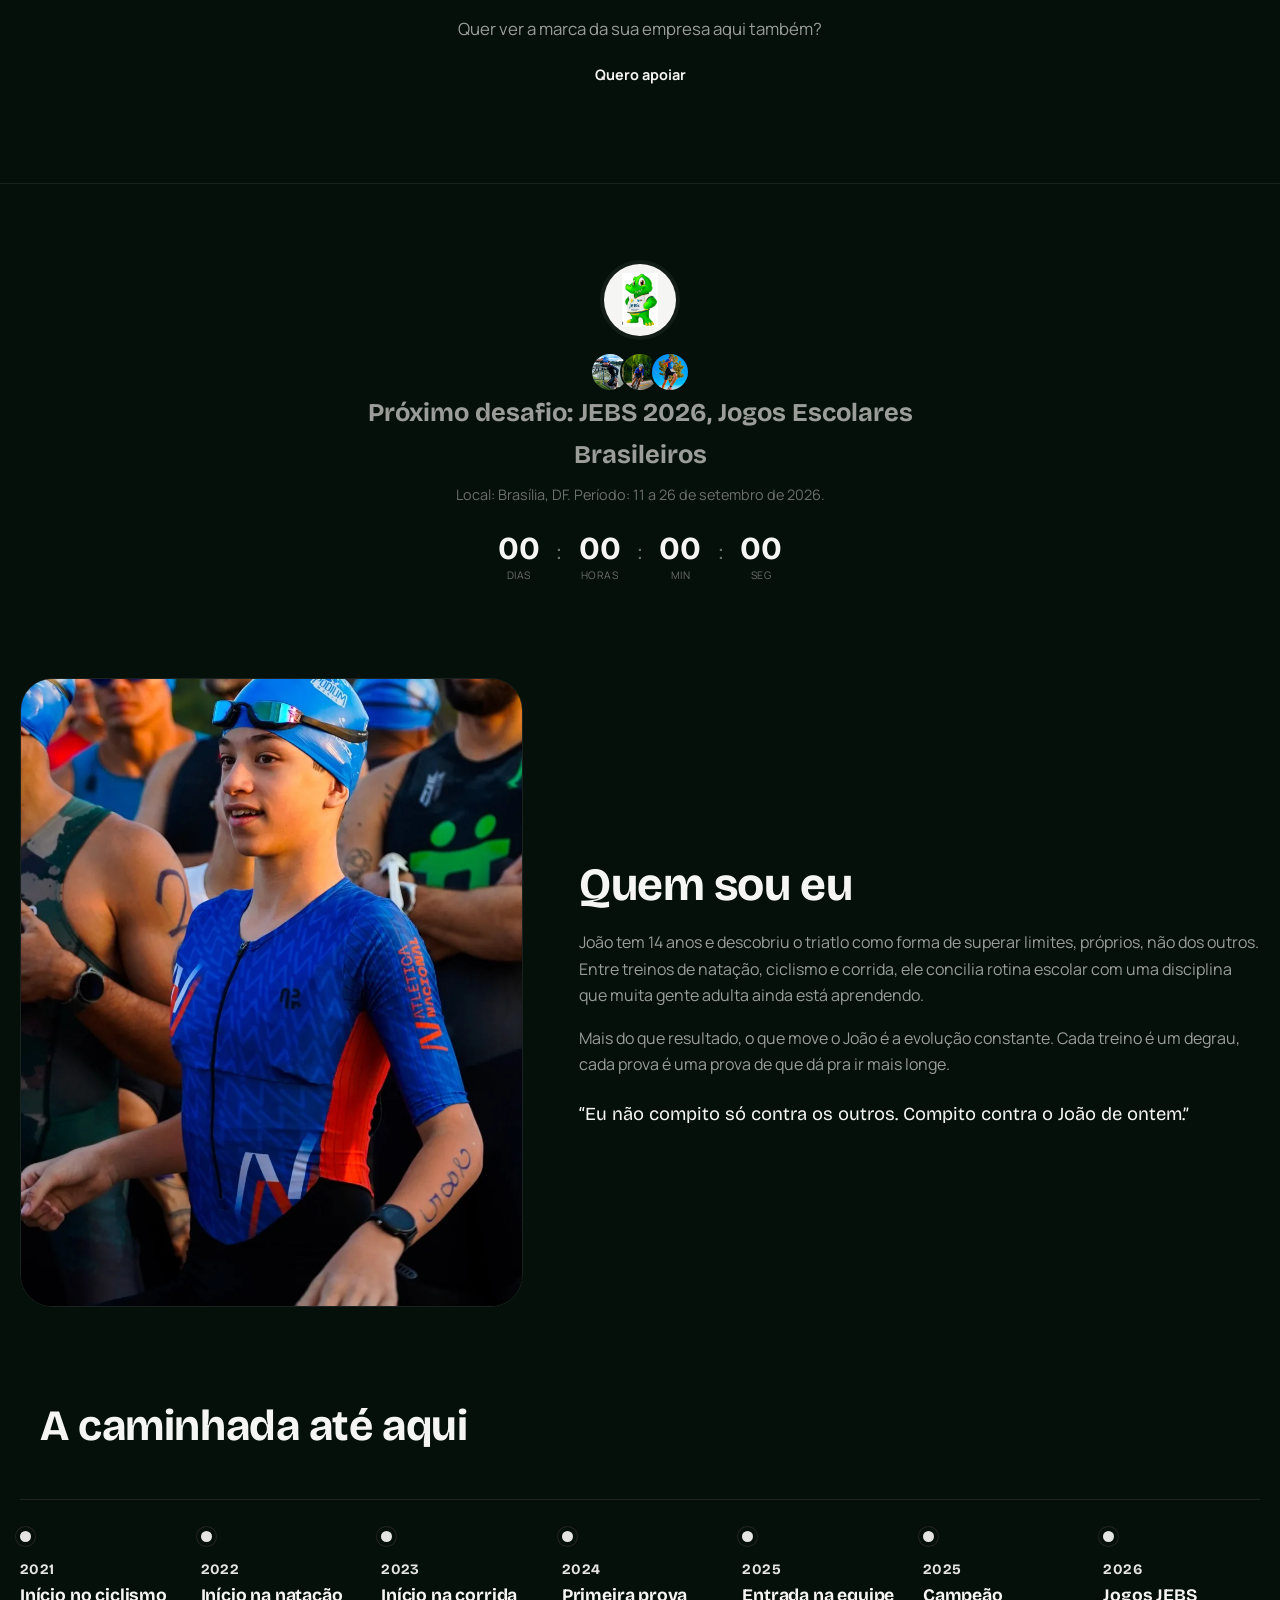
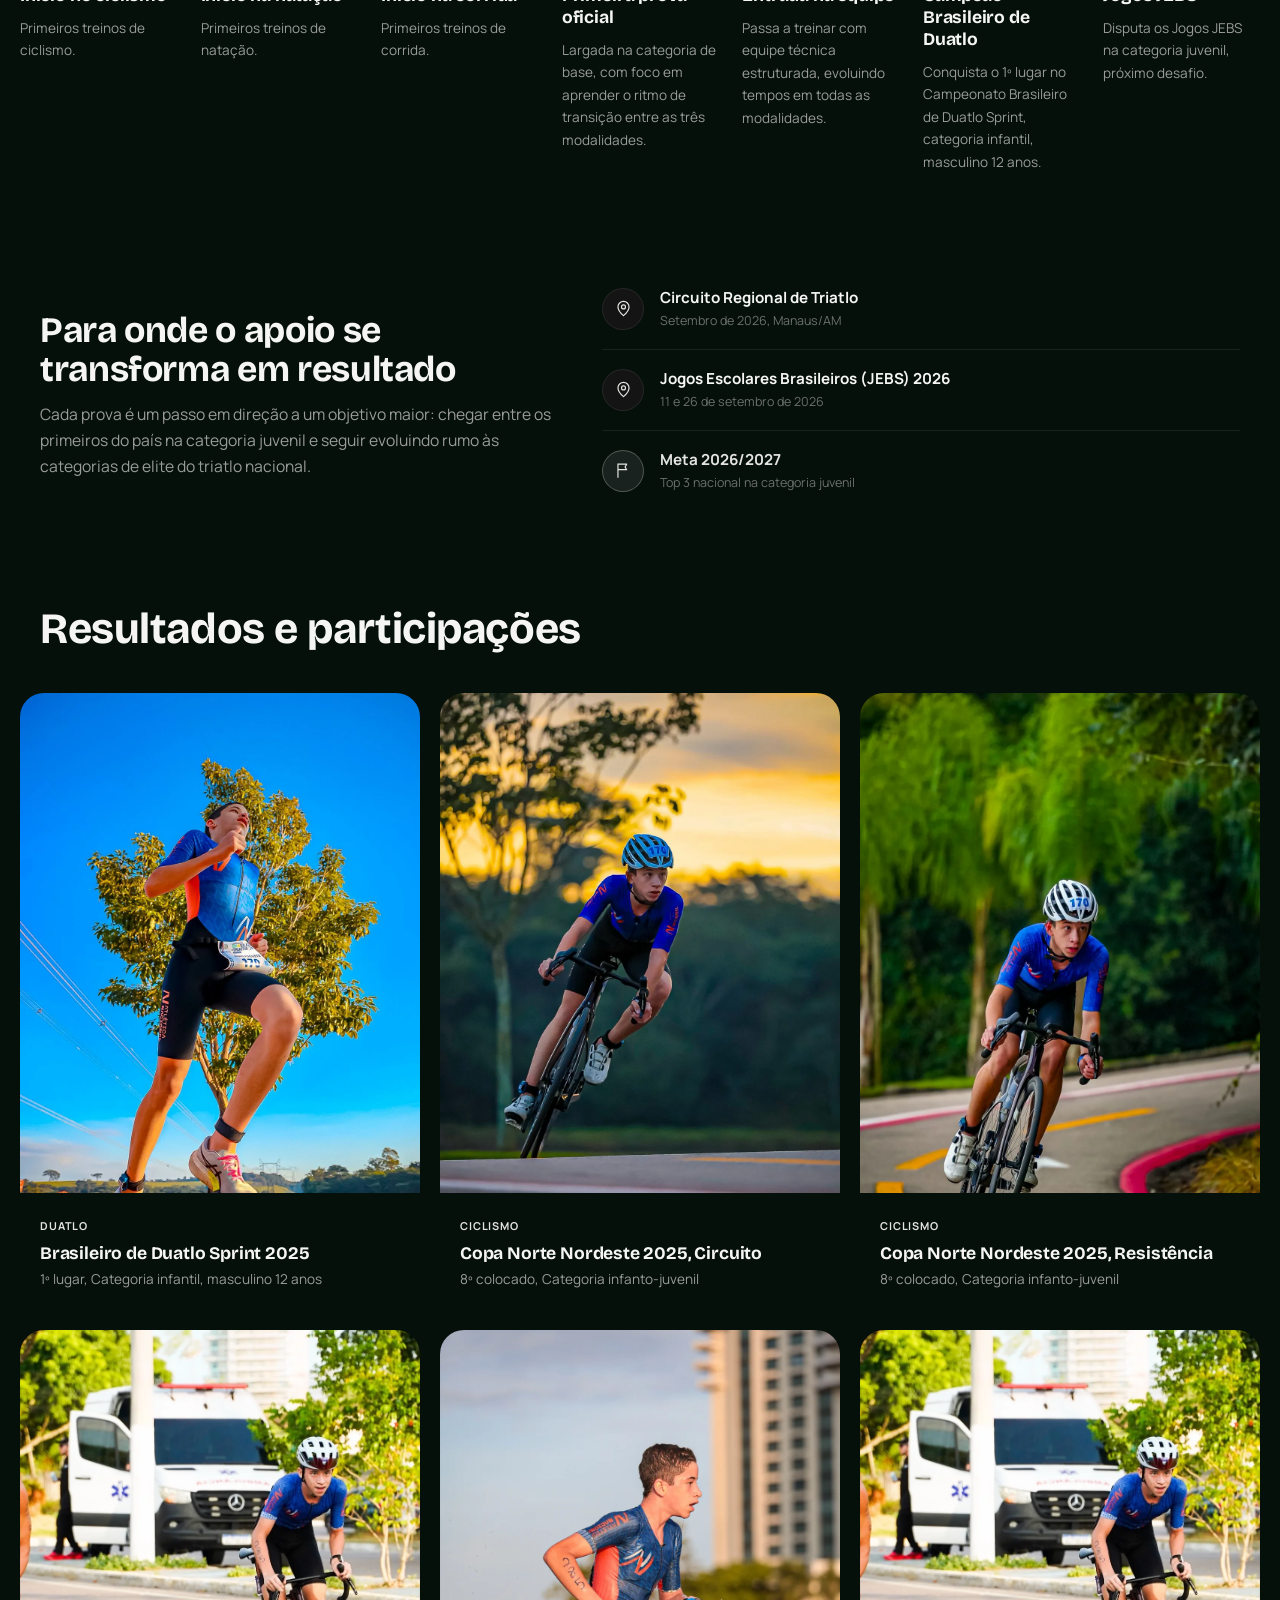
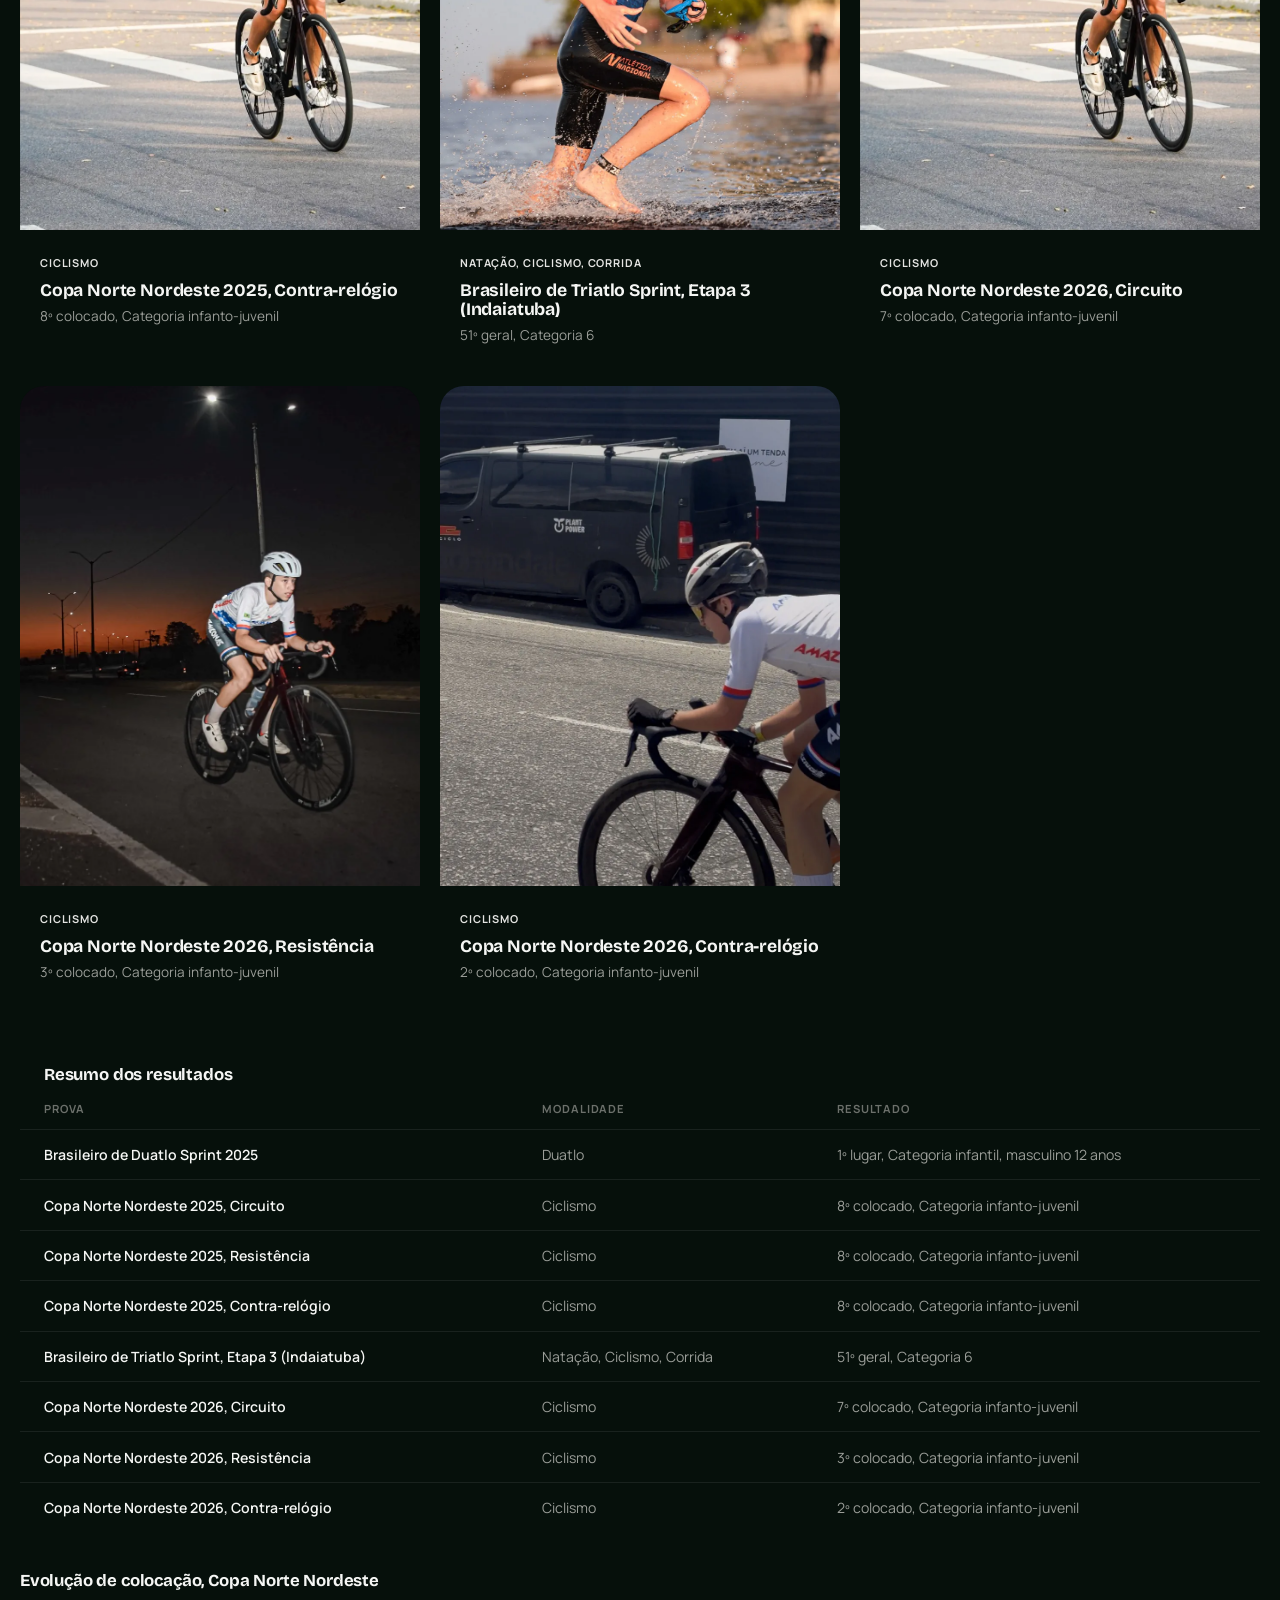
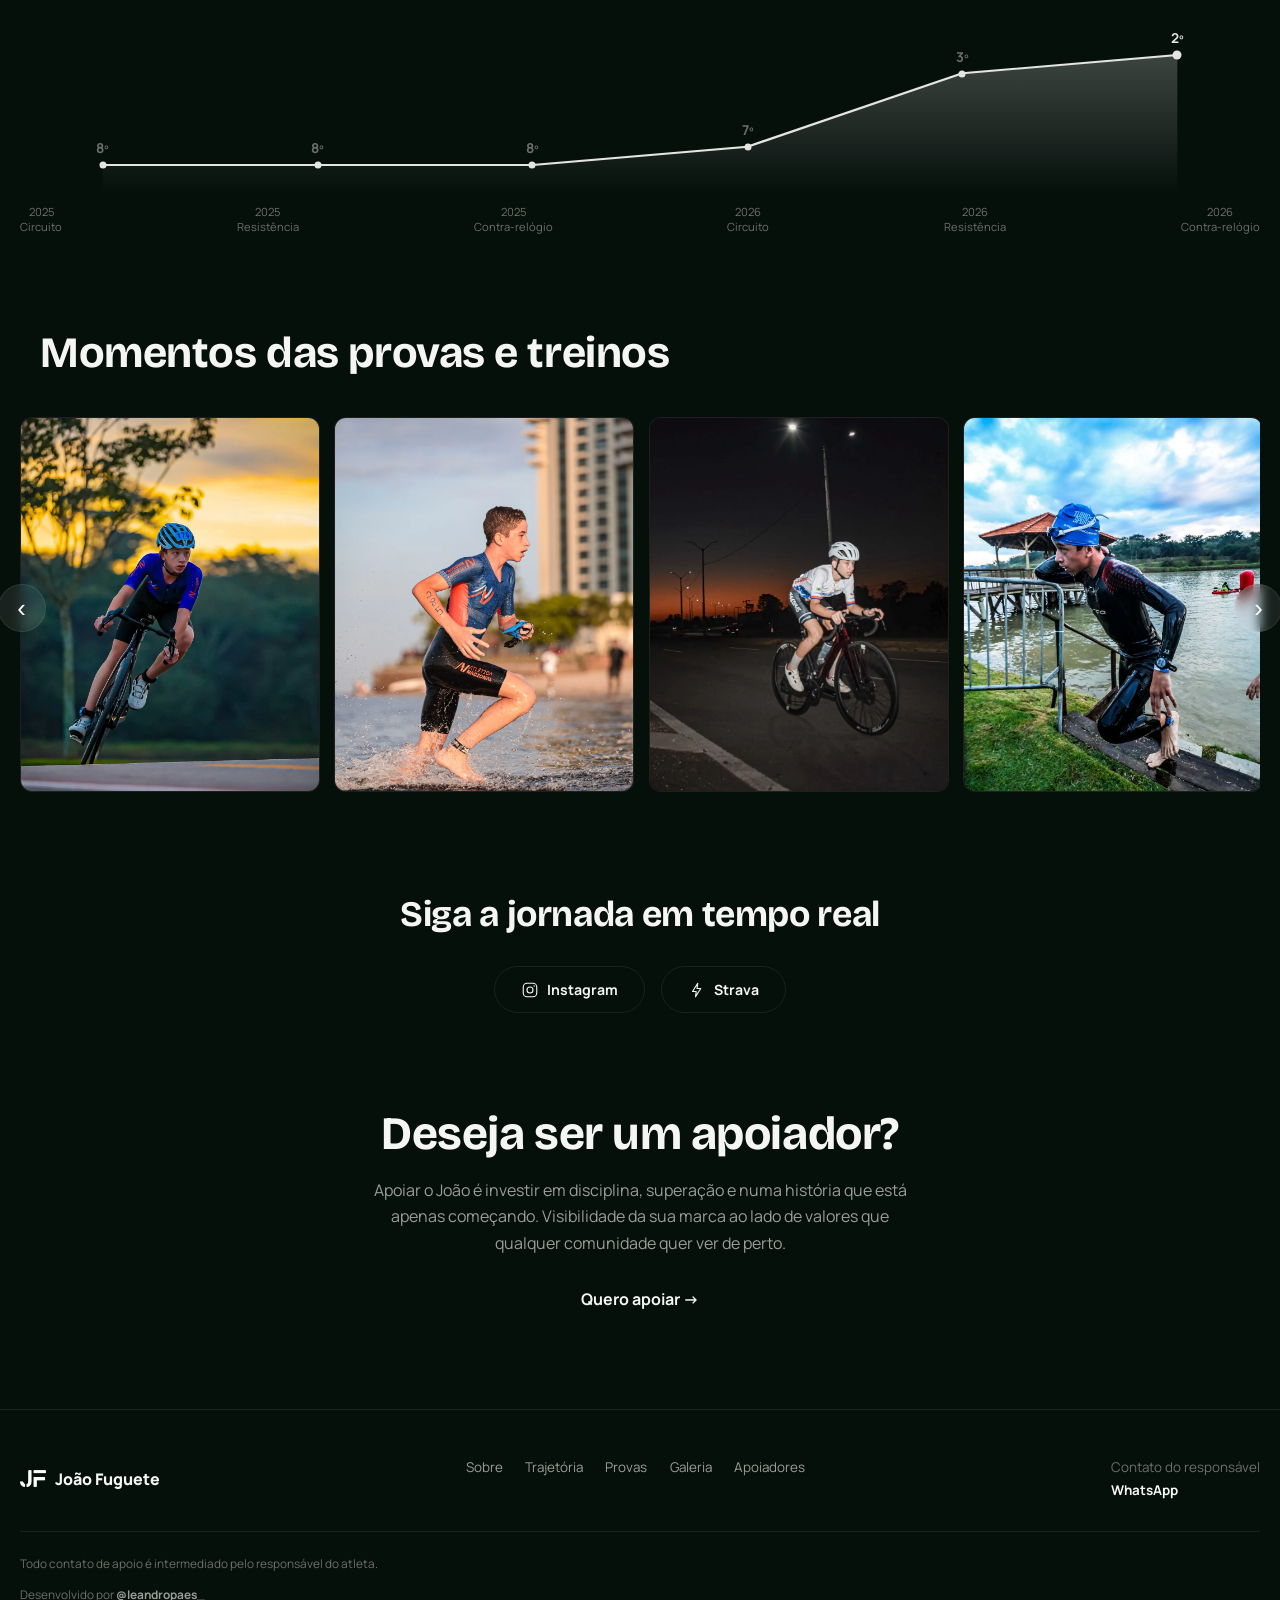
==== commit f15435df: "Bump style.css cache-busting version The gold-sponsor hover-hint CSS shipped in the previous commit " ====
--- a/index.html
+++ b/index.html
@@ -22,7 +22,7 @@
 <link rel="preconnect" href="https://fonts.googleapis.com">
 <link rel="preconnect" href="https://fonts.gstatic.com" crossorigin>
 <link href="https://fonts.googleapis.com/css2?family=Bricolage+Grotesque:opsz,wght@12..96,400..800&family=Manrope:wght@400;500;600;700;800&display=swap" rel="stylesheet">
-<link rel="stylesheet" href="style.css?v=12">
+<link rel="stylesheet" href="style.css?v=13">
 </head>
 <body>
 
